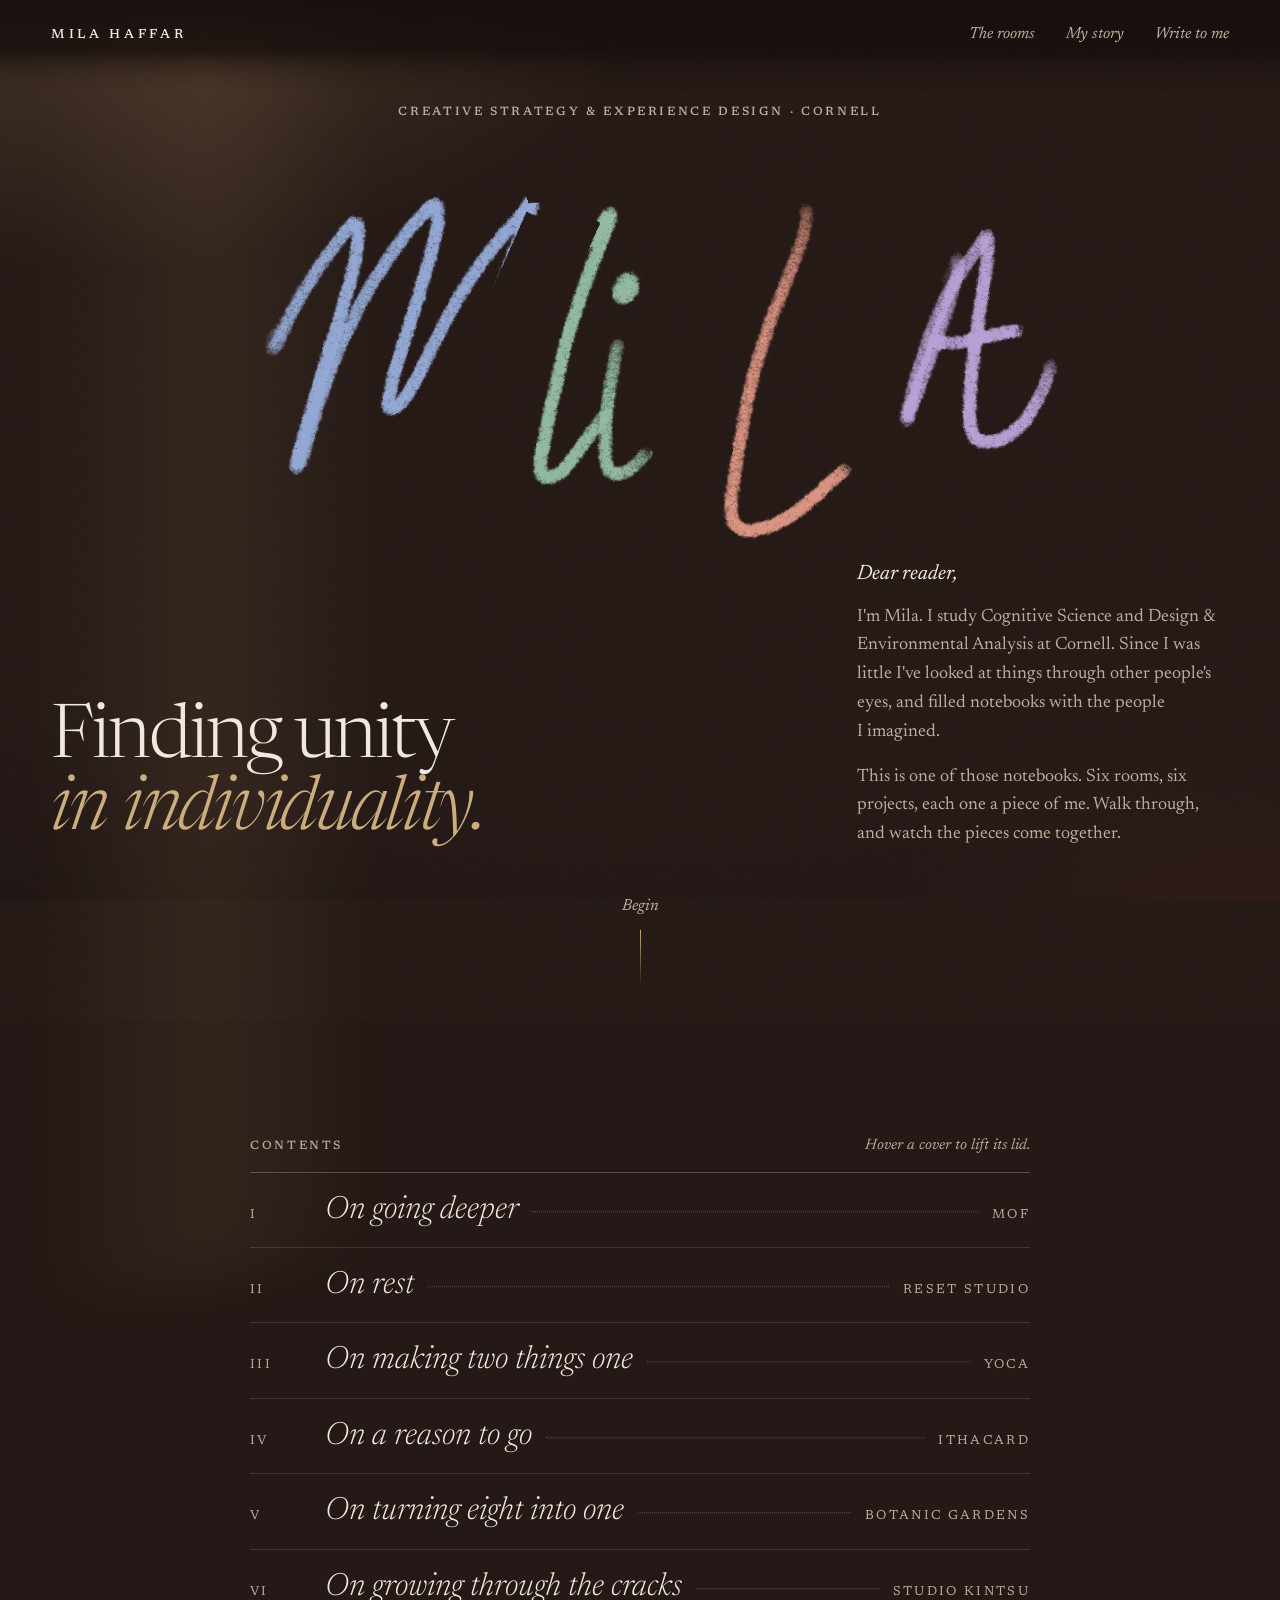
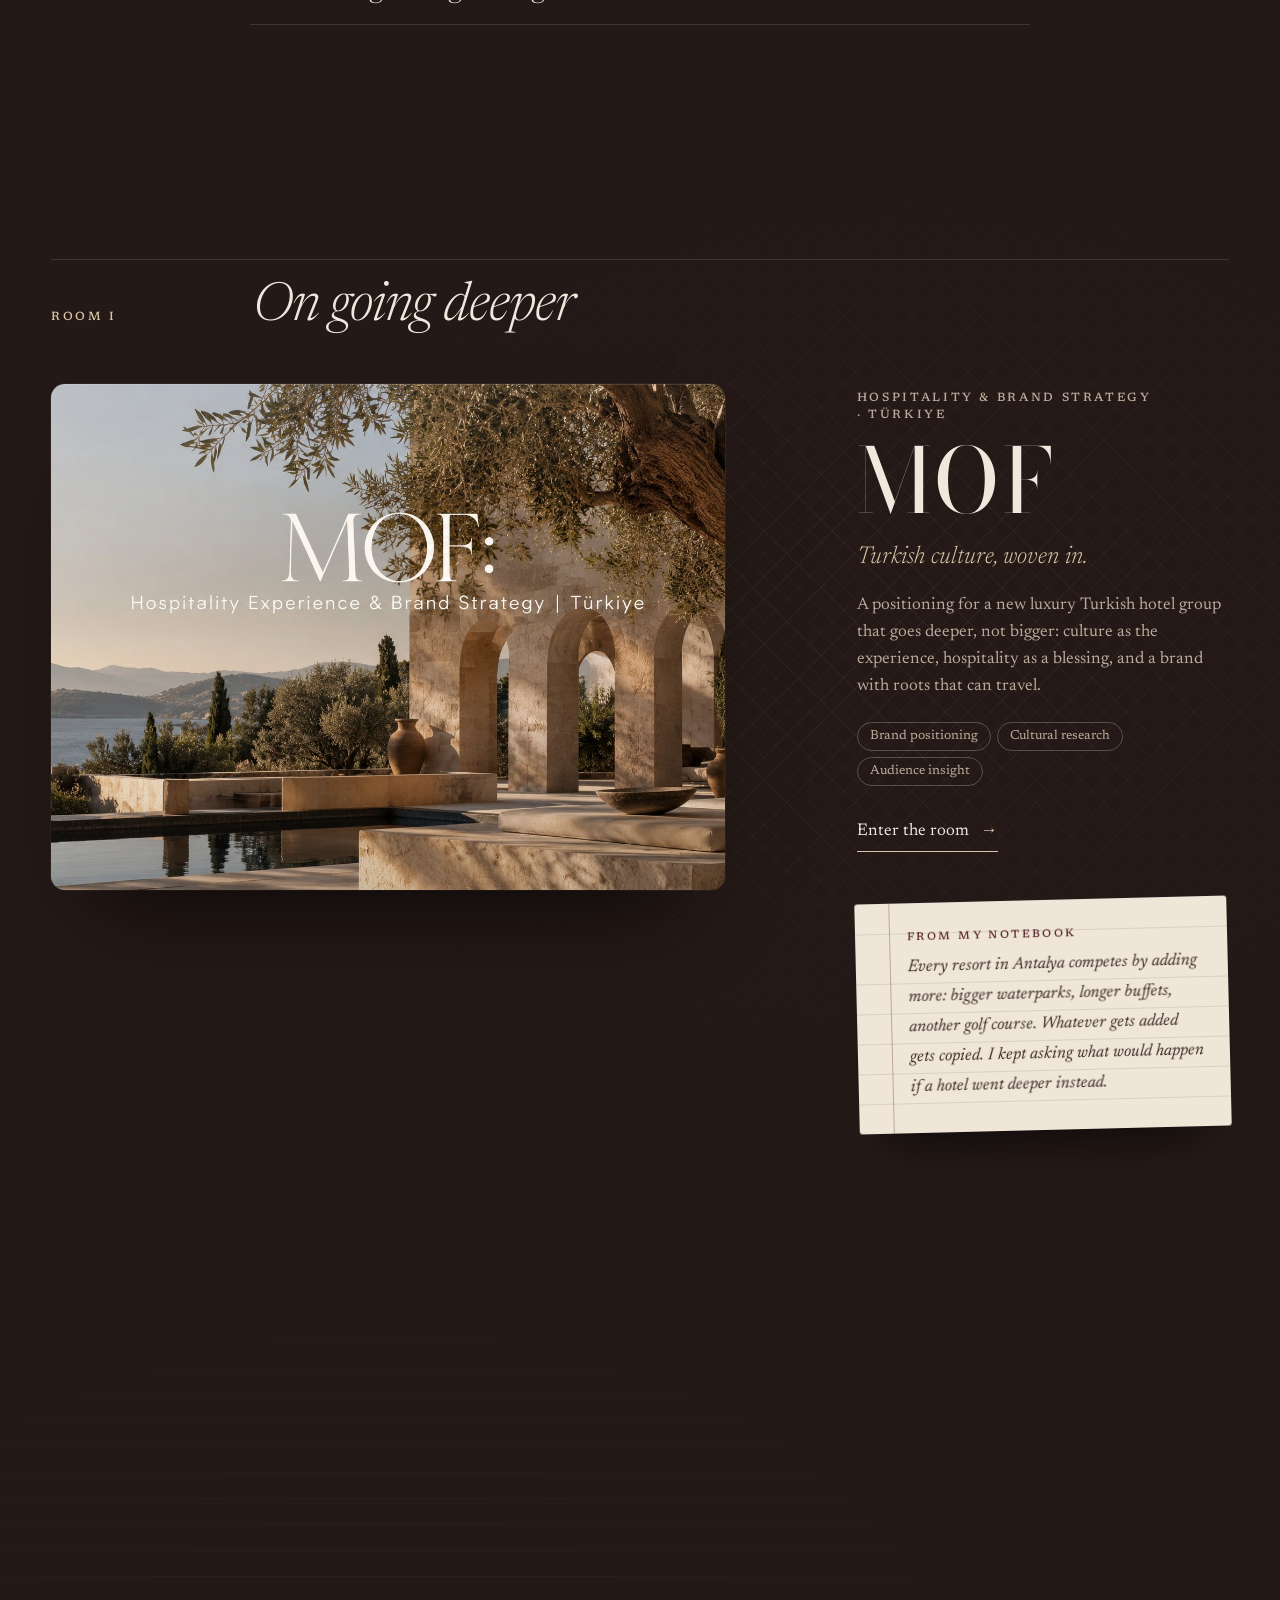
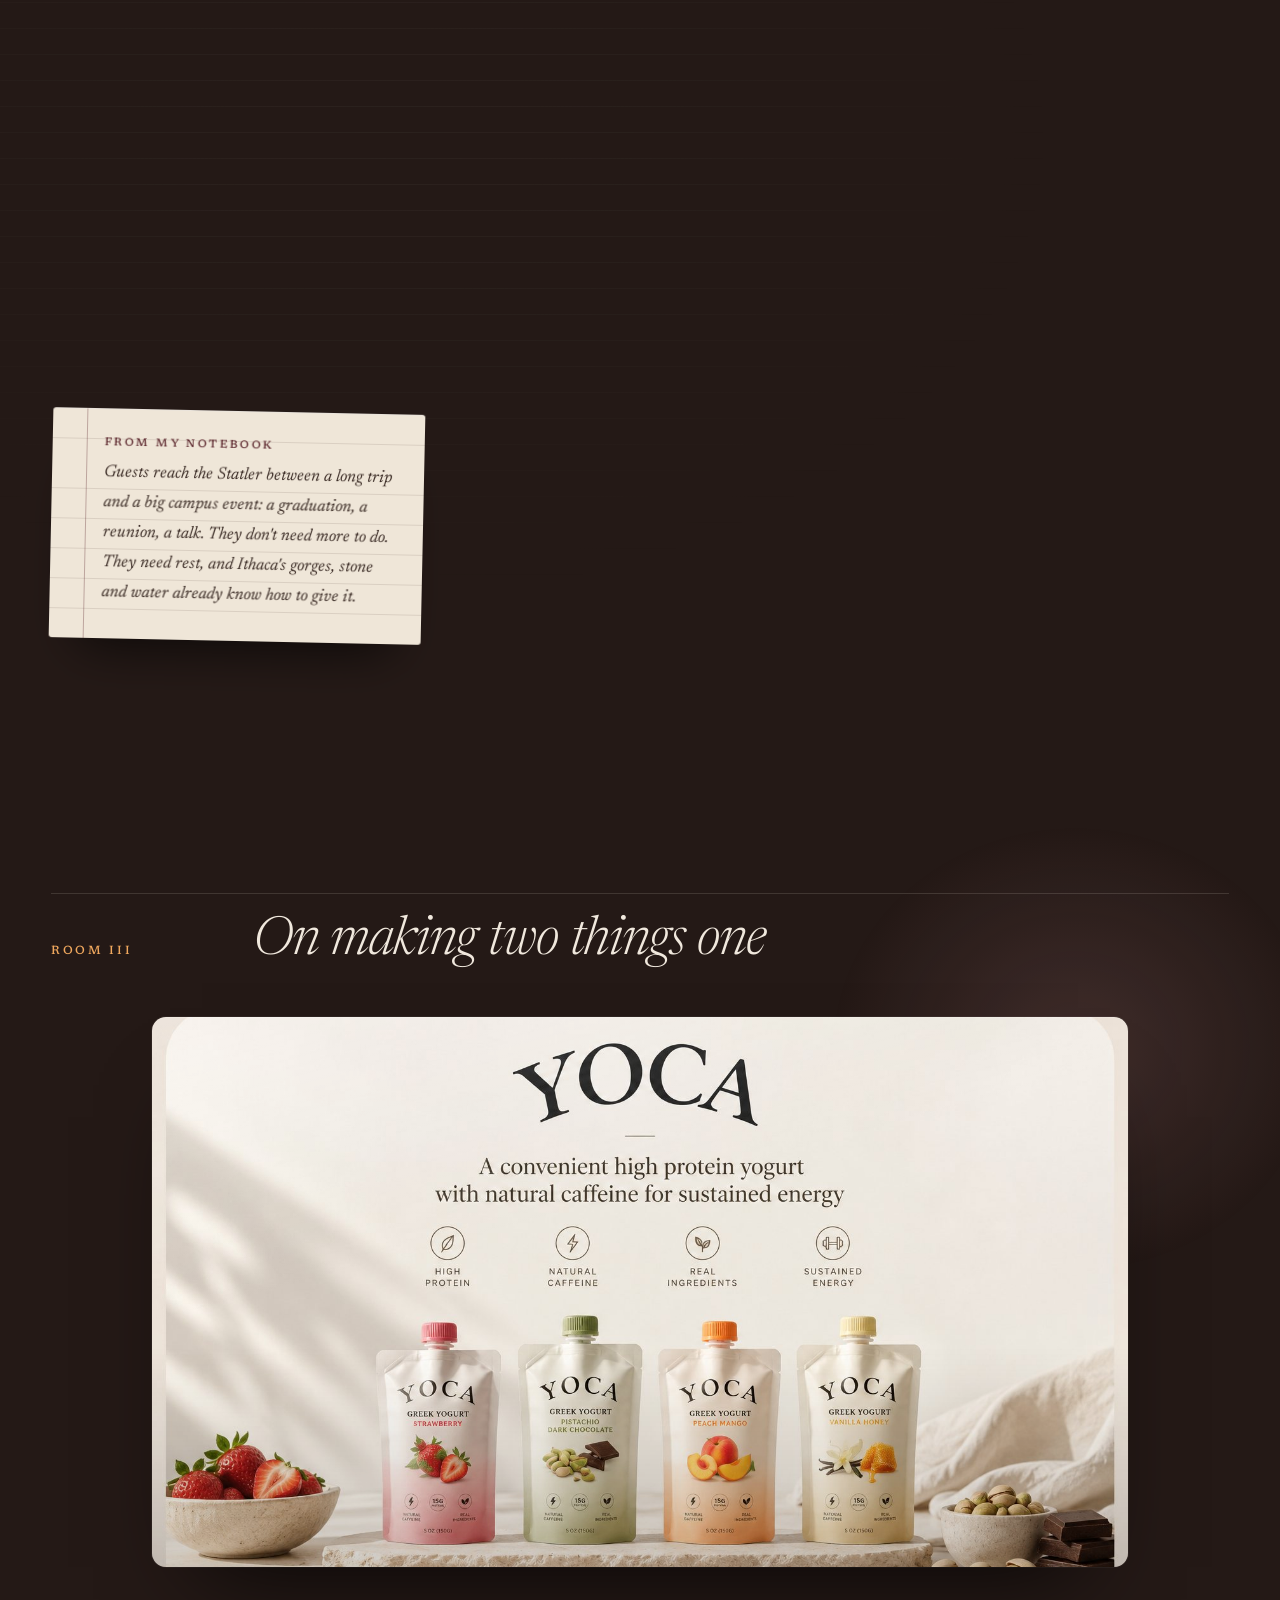
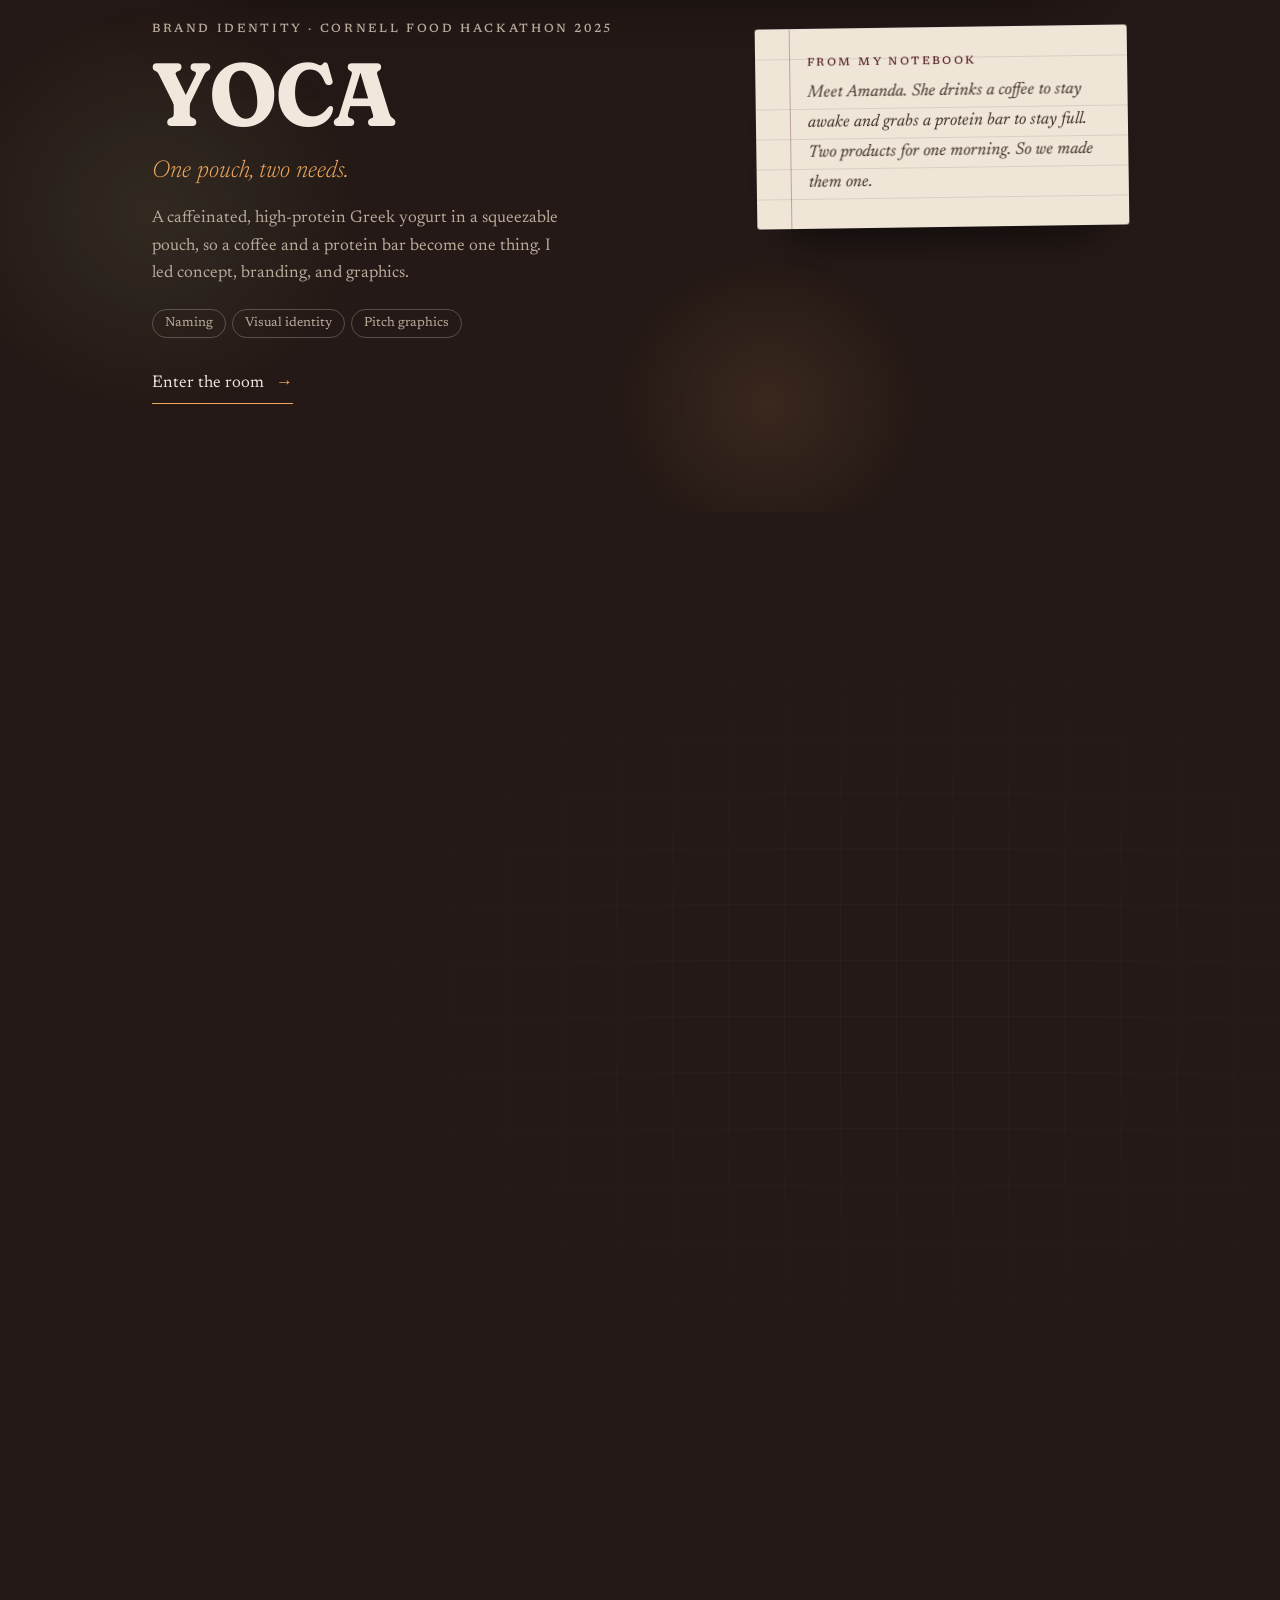
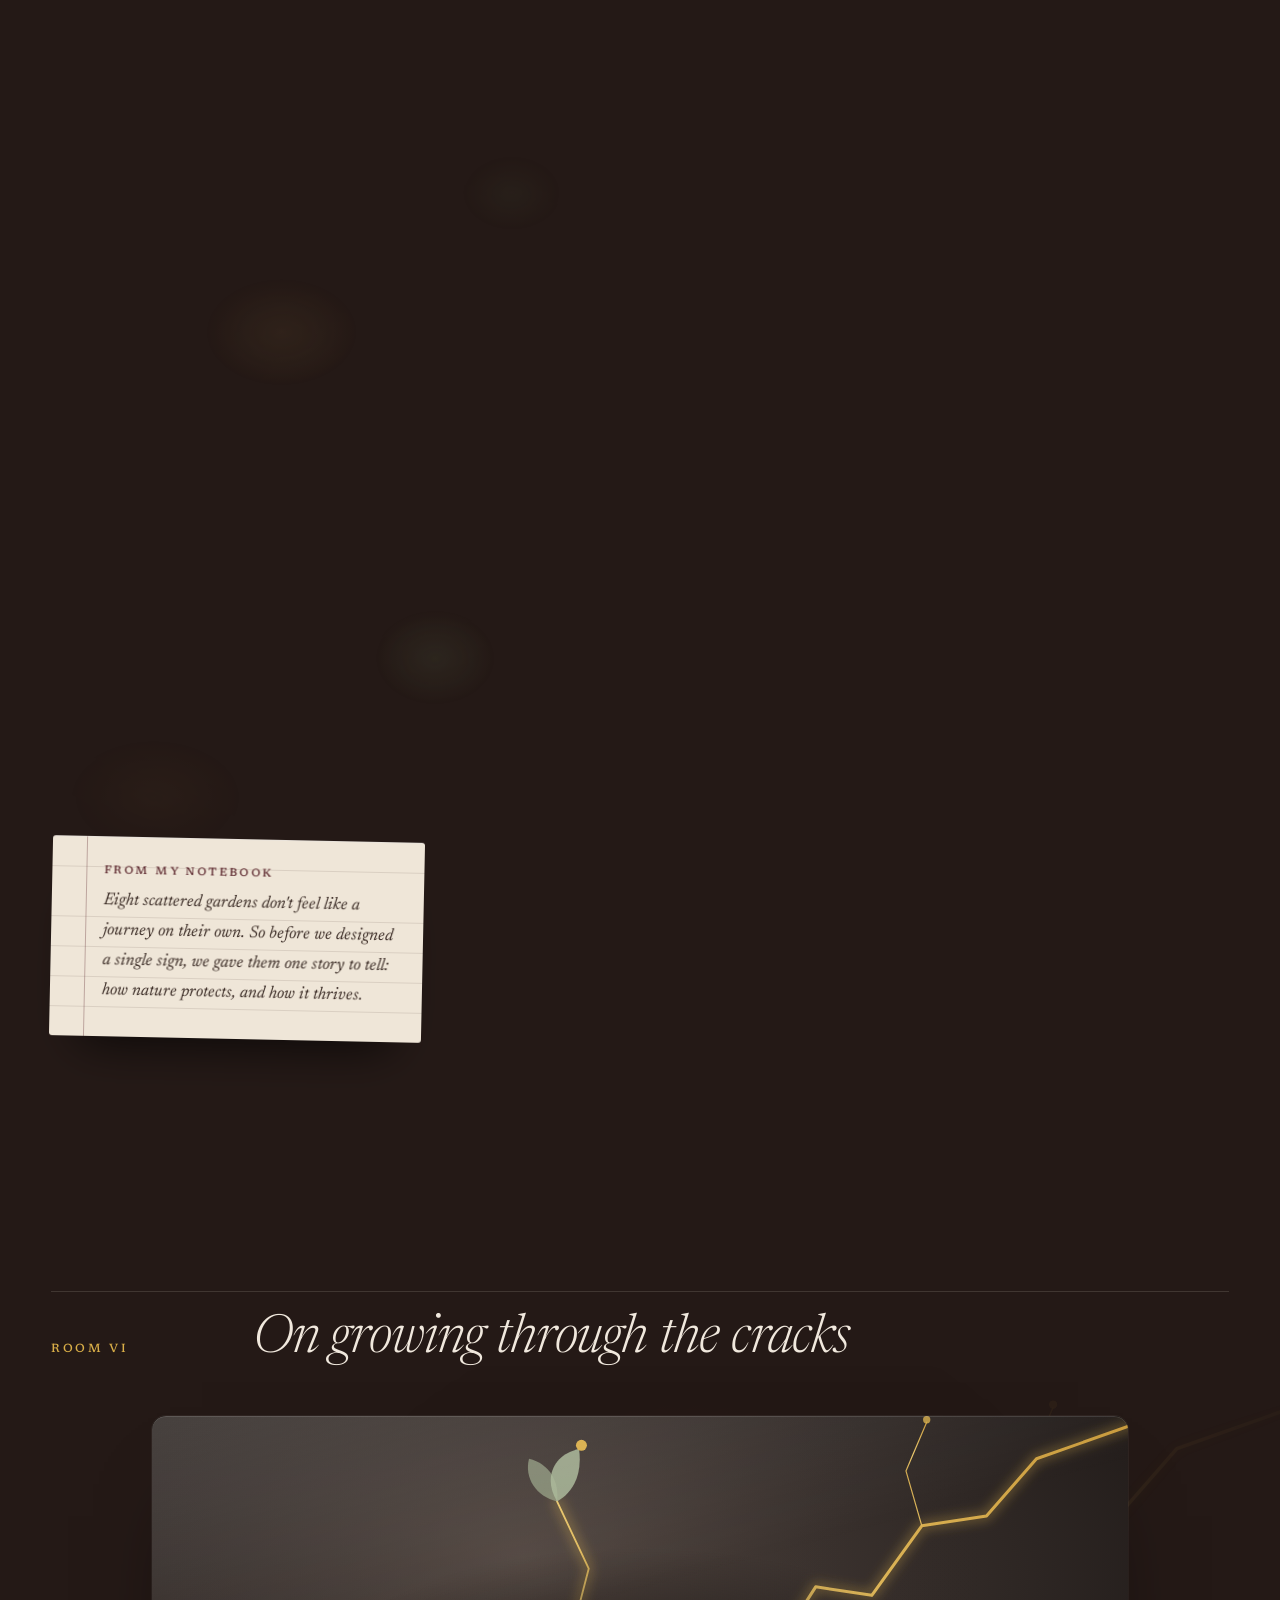
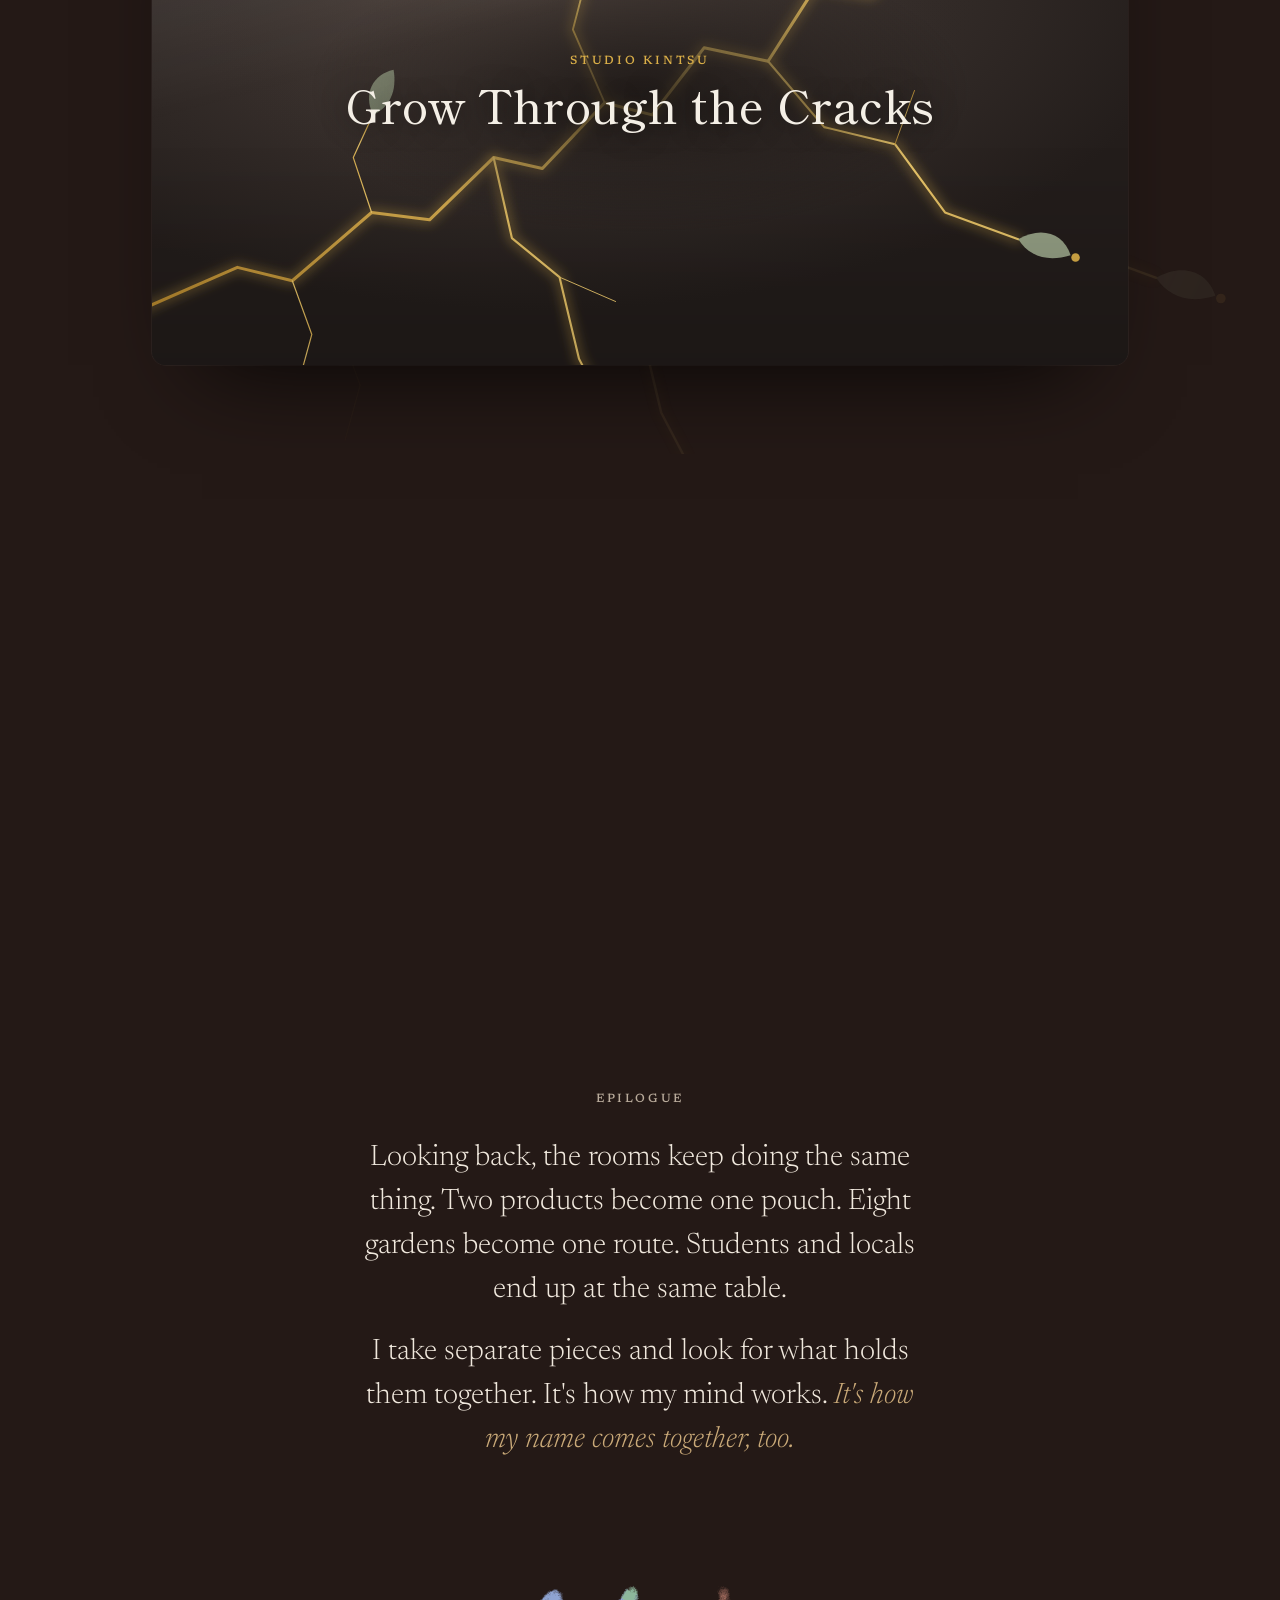
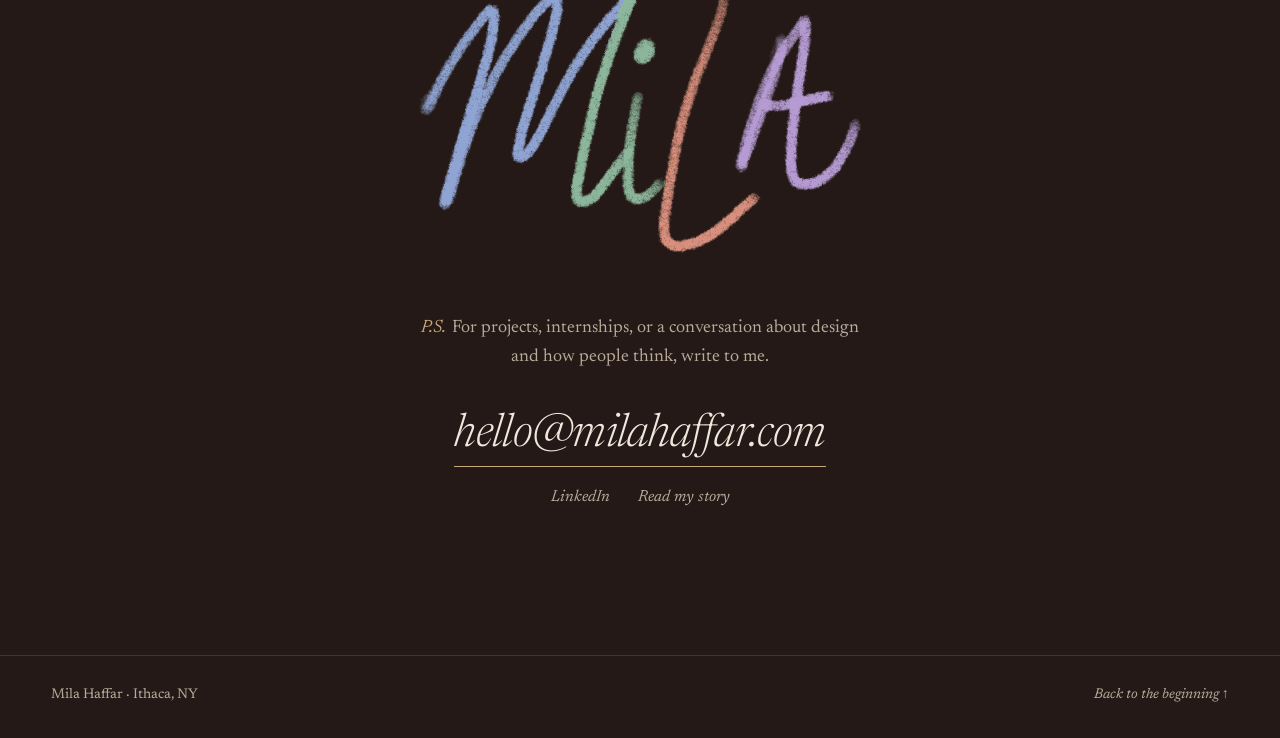
==== index.html @ f03a0a10 "Redesign the portfolio from Mila's survey: a diary in six rooms Mila filled in her portfolio directi" ====
<!DOCTYPE html>
<html lang="en" data-world="home">
<head>
<meta charset="utf-8">
<meta name="viewport" content="width=device-width, initial-scale=1">
<title>Mila Haffar — Creative Strategy &amp; Experience Design</title>
<meta name="description" content="Mila Haffar studies Cognitive Science and Design &amp; Environmental Analysis at Cornell. A diary of how she thinks, in six rooms: hospitality, service design, brand identity, an app, wayfinding and a lamp.">
<meta name="theme-color" content="#241916">
<script>document.documentElement.classList.add('js');</script>
<link rel="preconnect" href="https://fonts.googleapis.com">
<link rel="preconnect" href="https://fonts.gstatic.com" crossorigin>
<link rel="stylesheet" href="https://fonts.googleapis.com/css2?family=Newsreader:ital,opsz,wght@0,6..72,300..600;1,6..72,300..600&amp;display=swap">
<link rel="stylesheet" href="https://fonts.googleapis.com/css2?family=Bodoni+Moda:opsz,wght@6..96,400&amp;family=Marcellus&amp;family=Fraunces:opsz,wght,SOFT,WONK@144,700,100,1&amp;family=DM+Sans:opsz,wght@9..40,600&amp;family=Cormorant+Garamond:ital,wght@1,500&amp;family=Shippori+Mincho:wght@500&amp;display=swap&amp;text=%20ABCEFGIKMORSTYacdeghiklnorstuw">
<link rel="stylesheet" href="css/styles.css">
<script src="js/mila.js" defer></script>
<script src="js/site.js" defer></script>
</head>
<body id="top">
<a class="skip" href="#contents">Skip to the work</a>
<div class="atmosphere" aria-hidden="true"></div>
<div class="grain" aria-hidden="true"></div>

<header class="topbar">
  <a class="brand" href="index.html">Mila Haffar</a>
  <nav class="topnav" aria-label="Main">
    <a class="hide-sm" href="#contents">The rooms</a>
    <a href="about.html">My story</a>
    <a href="contact.html">Write to me</a>
  </nav>
  <div class="dock" aria-hidden="true">
    <div class="mila" data-mila="dock"></div>
    <div class="dock-text"><span class="dock-num">Room I of VI</span><span class="dock-chapter">On going deeper</span></div>
  </div>
</header>

<main>
  <section class="prologue" data-world="home" aria-labelledby="prologue-title">
    <p class="label prologue-label">Creative strategy &amp; experience design · Cornell</p>
    <div class="mila mila--hero" data-mila="hero" role="img" aria-label="Mila, handwritten, in four separate letters"></div>
    <h1 class="prologue-title" id="prologue-title">Finding unity <em>in individuality.</em></h1>
    <div class="prologue-note">
      <p class="salutation">Dear reader,</p>
      <p>I'm Mila. I study Cognitive Science and Design &amp; Environmental Analysis at Cornell. Since I was little I've looked at things through other people's eyes, and filled notebooks with the people I imagined.</p>
      <p>This is one of those notebooks. Six rooms, six projects, each one a piece of me. Walk through, and watch the pieces come together.</p>
    </div>
    <a class="cue" href="#contents">Begin<span class="cue-line" aria-hidden="true"></span></a>
  </section>

  <section class="contents" id="contents" data-world="home" aria-labelledby="contents-title">
    <div class="contents-inner" data-reveal>
      <div class="contents-head">
        <h2 class="label" id="contents-title">Contents</h2>
        <span class="contents-hint">Hover a cover to lift its lid.</span>
      </div>
      <ol>
        <li data-world="mof"><a href="#room-mof"><span class="c-num">I</span><span class="c-title">On going deeper</span><span class="c-leader" aria-hidden="true"></span><span class="c-proj">MOF</span></a></li>
        <li data-world="reset"><a href="#room-reset"><span class="c-num">II</span><span class="c-title">On rest</span><span class="c-leader" aria-hidden="true"></span><span class="c-proj">ReSET Studio</span></a></li>
        <li data-world="yoca"><a href="#room-yoca"><span class="c-num">III</span><span class="c-title">On making two things one</span><span class="c-leader" aria-hidden="true"></span><span class="c-proj">YOCA</span></a></li>
        <li data-world="ithacard"><a href="#room-ithacard"><span class="c-num">IV</span><span class="c-title">On a reason to go</span><span class="c-leader" aria-hidden="true"></span><span class="c-proj">IthaCard</span></a></li>
        <li data-world="botanic"><a href="#room-botanic"><span class="c-num">V</span><span class="c-title">On turning eight into one</span><span class="c-leader" aria-hidden="true"></span><span class="c-proj">Botanic Gardens</span></a></li>
        <li data-world="kintsu"><a href="#room-kintsu"><span class="c-num">VI</span><span class="c-title">On growing through the cracks</span><span class="c-leader" aria-hidden="true"></span><span class="c-proj">Studio Kintsu</span></a></li>
      </ol>
    </div>
  </section>

  <!-- Room I -->
  <section class="room room--left" id="room-mof" data-world="mof" data-num="I" data-chapter="On going deeper" aria-labelledby="t-mof">
    <header class="room-head" data-reveal>
      <p class="label room-num">Room I</p>
      <p class="room-chapter">On going deeper</p>
    </header>
    <a class="box" href="work/mof.html" aria-label="MOF: open the project" data-reveal style="--d: 120ms">
      <div class="kit">
        <div class="kit-top" style="--d: 200ms"><span class="label">Creative strategy · Hospitality</span><span class="kit-arrow" aria-hidden="true">↗</span></div>
        <div class="swatches" style="--d: 240ms"><span style="--c: #f2ebe0"></span><span style="--c: #d9c7a7"></span><span style="--c: #9c8a63"></span><span style="--c: #5b6f86"></span><span style="--c: #2e3a46"></span></div>
        <div class="lines" style="--d: 300ms"><span>Go deeper, not bigger</span><span>A guest is a blessing</span><span>Roots that travel</span></div>
      </div>
      <div class="lid"><img src="assets/mof-cover.jpg" alt="MOF — Hospitality Experience &amp; Brand Strategy, Türkiye" decoding="async"></div>
    </a>
    <div class="room-card" data-reveal style="--d: 200ms">
      <p class="label room-kind">Hospitality &amp; brand strategy · Türkiye</p>
      <h2 class="room-title title" id="t-mof"><a href="work/mof.html">MOF</a></h2>
      <p class="room-quote">Turkish culture, woven in.</p>
      <p class="room-desc">A positioning for a new luxury Turkish hotel group that goes deeper, not bigger: culture as the experience, hospitality as a blessing, and a brand with roots that can travel.</p>
      <ul class="pills"><li>Brand positioning</li><li>Cultural research</li><li>Audience insight</li></ul>
      <a class="enter" href="work/mof.html">Enter the room <span aria-hidden="true">→</span></a>
    </div>
    <aside class="note" data-reveal style="--d: 320ms">
      <p class="note-label">From my notebook</p>
      <p>Every resort in Antalya competes by adding more: bigger waterparks, longer buffets, another golf course. Whatever gets added gets copied. I kept asking what would happen if a hotel went deeper instead.</p>
    </aside>
  </section>

  <!-- Room II -->
  <section class="room room--right" id="room-reset" data-world="reset" data-num="II" data-chapter="On rest" aria-labelledby="t-reset">
    <header class="room-head" data-reveal>
      <p class="label room-num">Room II</p>
      <p class="room-chapter">On rest</p>
    </header>
    <a class="box" href="work/reset-studio.html" aria-label="ReSET Studio: open the project" data-reveal style="--d: 120ms">
      <div class="kit">
        <div class="kit-top" style="--d: 200ms"><span class="label">Service design · Statler Hotel</span><span class="kit-arrow" aria-hidden="true">↗</span></div>
        <div class="swatches" style="--d: 240ms"><span style="--c: #f3eee5"></span><span style="--c: #dcd5c8"></span><span style="--c: #9aa79a"></span><span style="--c: #7e8fa3"></span><span style="--c: #4f5b66"></span></div>
        <div class="lines" style="--d: 300ms"><span>Return to yourself</span><span>Slate, walnut, water</span><span>Rest is the amenity</span></div>
      </div>
      <div class="lid"><img src="assets/reset-cover.jpg" alt="ReSET Studio — The Statler Hotel, reimagining the guest experience" loading="lazy" decoding="async"></div>
    </a>
    <div class="room-card" data-reveal style="--d: 200ms">
      <p class="label room-kind">Service design · Statler Hotel · DEA 1110</p>
      <h2 class="room-title title" id="t-reset"><a href="work/reset-studio.html">ReSET Studio</a></h2>
      <p class="room-quote">Return to yourself.</p>
      <p class="room-desc">A room redesign that brings Ithaca's nature inside for guests who arrive between busy travel and busy campus events, and mostly need rest.</p>
      <ul class="pills"><li>Three personas</li><li>Journey map</li><li>Amenity kit</li></ul>
      <a class="enter" href="work/reset-studio.html">Enter the room <span aria-hidden="true">→</span></a>
    </div>
    <aside class="note" data-reveal style="--d: 320ms">
      <p class="note-label">From my notebook</p>
      <p>Guests reach the Statler between a long trip and a big campus event: a graduation, a reunion, a talk. They don't need more to do. They need rest, and Ithaca's gorges, stone and water already know how to give it.</p>
    </aside>
  </section>

  <!-- Room III -->
  <section class="room room--wide" id="room-yoca" data-world="yoca" data-num="III" data-chapter="On making two things one" aria-labelledby="t-yoca">
    <header class="room-head" data-reveal>
      <p class="label room-num">Room III</p>
      <p class="room-chapter">On making two things one</p>
    </header>
    <a class="box" href="work/yoca.html" aria-label="YOCA: open the project" data-reveal style="--d: 120ms">
      <div class="kit">
        <div class="kit-top" style="--d: 200ms"><span class="label">Brand identity · Food Hackathon</span><span class="kit-arrow" aria-hidden="true">↗</span></div>
        <div class="swatches" style="--d: 240ms"><span style="--c: #e6a3a9"></span><span style="--c: #9fb57f"></span><span style="--c: #4b3026"></span><span style="--c: #f0a85e"></span><span style="--c: #f1ddaa"></span></div>
        <div class="lines" style="--d: 300ms"><span>One pouch, two needs</span><span>20g protein, 100mg caffeine</span><span>Four flavors</span></div>
      </div>
      <div class="lid" style="--focus: 50% 18%"><img src="assets/yoca-cover.jpg" alt="YOCA — high-protein yogurt with natural caffeine" loading="lazy" decoding="async"></div>
    </a>
    <div class="room-card" data-reveal style="--d: 200ms">
      <p class="label room-kind">Brand identity · Cornell Food Hackathon 2025</p>
      <h2 class="room-title title" id="t-yoca"><a href="work/yoca.html">YOCA</a></h2>
      <p class="room-quote">One pouch, two needs.</p>
      <p class="room-desc">A caffeinated, high-protein Greek yogurt in a squeezable pouch, so a coffee and a protein bar become one thing. I led concept, branding, and graphics.</p>
      <ul class="pills"><li>Naming</li><li>Visual identity</li><li>Pitch graphics</li></ul>
      <a class="enter" href="work/yoca.html">Enter the room <span aria-hidden="true">→</span></a>
    </div>
    <aside class="note" data-reveal style="--d: 320ms">
      <p class="note-label">From my notebook</p>
      <p>Meet Amanda. She drinks a coffee to stay awake and grabs a protein bar to stay full. Two products for one morning. So we made them one.</p>
    </aside>
  </section>

  <!-- Room IV -->
  <section class="room room--left" id="room-ithacard" data-world="ithacard" data-num="IV" data-chapter="On a reason to go" aria-labelledby="t-ithacard">
    <header class="room-head" data-reveal>
      <p class="label room-num">Room IV</p>
      <p class="room-chapter">On a reason to go</p>
    </header>
    <a class="box" href="work/ithacard.html" aria-label="IthaCard: open the project" data-reveal style="--d: 120ms">
      <div class="kit">
        <div class="kit-top" style="--d: 200ms"><span class="label">App concept · Ithaca, NY</span><span class="kit-arrow" aria-hidden="true">↗</span></div>
        <div class="swatches" style="--d: 240ms"><span style="--c: #ece3d6"></span><span style="--c: #c9b9a3"></span><span style="--c: #2f2b28"></span><span style="--c: #2f8a85"></span><span style="--c: #e3a53c"></span></div>
        <div class="lines" style="--d: 300ms"><span>Campus to Commons</span><span>A reason to go</span><span>Rewarded for coming back</span></div>
      </div>
      <div class="lid"><img src="assets/ithacard-cover.jpg" alt="IthaCard — connecting Cornell students with local Ithaca businesses" loading="lazy" decoding="async"></div>
    </a>
    <div class="room-card" data-reveal style="--d: 200ms">
      <p class="label room-kind">App concept · AEM 3110 · Ithaca, NY</p>
      <h2 class="room-title title" id="t-ithacard"><a href="work/ithacard.html">IthaCard</a></h2>
      <p class="room-quote">Campus to Commons.</p>
      <p class="room-desc">An app that gives Cornell students a reason to leave Collegetown and gives local businesses loyal customers, shaped by interviews on both sides of the counter.</p>
      <ul class="pills"><li>Interviews</li><li>Rewards tiers</li><li>Maps prototype</li></ul>
      <a class="enter" href="work/ithacard.html">Enter the room <span aria-hidden="true">→</span></a>
    </div>
    <aside class="note" data-reveal style="--d: 320ms">
      <p class="note-label">From my notebook</p>
      <p>In our research, 83% felt disconnected from Ithaca beyond campus. Google and Yelp already list the places. What was missing was a reason to go, and a reason to come back.</p>
    </aside>
  </section>

  <!-- Room V -->
  <section class="room room--right" id="room-botanic" data-world="botanic" data-num="V" data-chapter="On turning eight into one" aria-labelledby="t-botanic">
    <header class="room-head" data-reveal>
      <p class="label room-num">Room V</p>
      <p class="room-chapter">On turning eight into one</p>
    </header>
    <a class="box" href="work/botanic-gardens.html" aria-label="Cornell Botanic Gardens: open the project" data-reveal style="--d: 120ms">
      <div class="kit">
        <div class="kit-top" style="--d: 200ms"><span class="label">Wayfinding · Climate Route</span><span class="kit-arrow" aria-hidden="true">↗</span></div>
        <div class="swatches" style="--d: 240ms"><span style="--c: #e7e4d8"></span><span style="--c: #7f9a6a"></span><span style="--c: #3c4a34"></span><span style="--c: #b88a4a"></span><span style="--c: #d8cbb0"></span></div>
        <div class="lines" style="--d: 300ms"><span>How nature protects</span><span>How nature thrives</span><span>Start anywhere</span></div>
      </div>
      <div class="lid"><img src="assets/botanic-cover.jpg" alt="Cornell Botanic Gardens — Climate Route wayfinding" loading="lazy" decoding="async"></div>
    </a>
    <div class="room-card" data-reveal style="--d: 200ms">
      <p class="label room-kind">Wayfinding · Climate Route · DEA 5540</p>
      <h2 class="room-title title" id="t-botanic"><a href="work/botanic-gardens.html">Cornell Botanic Gardens</a></h2>
      <p class="room-quote">Eight gardens, one story.</p>
      <p class="room-desc">A wayfinding system that turns eight scattered gardens into one Climate Route, with a single story about how nature protects and thrives in a warming world.</p>
      <ul class="pills"><li>Narrative</li><li>Leaf markers</li><li>Route map</li></ul>
      <a class="enter" href="work/botanic-gardens.html">Enter the room <span aria-hidden="true">→</span></a>
    </div>
    <aside class="note" data-reveal style="--d: 320ms">
      <p class="note-label">From my notebook</p>
      <p>Eight scattered gardens don't feel like a journey on their own. So before we designed a single sign, we gave them one story to tell: how nature protects, and how it thrives.</p>
    </aside>
  </section>

  <!-- Room VI -->
  <section class="room room--wide" id="room-kintsu" data-world="kintsu" data-num="VI" data-chapter="On growing through the cracks" aria-labelledby="t-kintsu">
    <header class="room-head" data-reveal>
      <p class="label room-num">Room VI</p>
      <p class="room-chapter">On growing through the cracks</p>
    </header>
    <a class="box" href="work/studio-kintsu.html" aria-label="Studio Kintsu: open the project" data-reveal style="--d: 120ms">
      <div class="kit">
        <div class="kit-top" style="--d: 200ms"><span class="label">Product design · Lamp</span><span class="kit-arrow" aria-hidden="true">↗</span></div>
        <div class="swatches" style="--d: 240ms"><span style="--c: #f4efe6"></span><span style="--c: #d4a83c"></span><span style="--c: #a9b797"></span><span style="--c: #b07a5a"></span><span style="--c: #3a3431"></span></div>
        <div class="lines" style="--d: 300ms"><span>Break, repair, grow</span><span>From healing to growing</span><span>A seed on top</span></div>
      </div>
      <div class="lid">
        <div class="lid-art" role="img" aria-label="Studio Kintsu — Grow Through the Cracks. Gold fills the cracks in dark ceramic, with new leaves at their ends.">
          <span class="label">Studio Kintsu</span>
          <span class="lid-art-title">Grow Through the Cracks</span>
        </div>
      </div>
    </a>
    <div class="room-card" data-reveal style="--d: 200ms">
      <p class="label room-kind">Product design · Lamp · Studio Kintsu</p>
      <h2 class="room-title title" id="t-kintsu"><a href="work/studio-kintsu.html">Studio Kintsu</a></h2>
      <p class="room-quote">Break, repair, grow.</p>
      <p class="room-desc">Grow Through the Cracks, a lamp that reads kintsugi as a story of growth: a fractured ceramic base, three floral shades, and a seed at the top.</p>
      <ul class="pills"><li>Concept</li><li>Form</li><li>Product story</li></ul>
      <a class="enter" href="work/studio-kintsu.html">Enter the room <span aria-hidden="true">→</span></a>
    </div>
    <aside class="note" data-reveal style="--d: 320ms">
      <p class="note-label">From my notebook</p>
      <p>Kintsugi says a bowl is more beautiful for having been broken. I wanted my lamp to take that one step further: from healing to growing.</p>
    </aside>
  </section>

  <section class="epilogue" id="epilogue" data-world="home" aria-labelledby="epilogue-title">
    <h2 class="label" id="epilogue-title" data-reveal>Epilogue</h2>
    <div class="epi-text" data-reveal style="--d: 120ms">
      <p>Looking back, the rooms keep doing the same thing. Two products become one pouch. Eight gardens become one route. Students and locals end up at the same table.</p>
      <p>I take separate pieces and look for what holds them together. It's how my mind works. <em>It's how my name comes together, too.</em></p>
    </div>
    <div class="mila mila--finale" data-mila="finale" role="img" aria-label="Mila's handwritten signature"></div>
    <div class="ps" data-reveal>
      <p><span class="ps-mark">P.S.</span>For projects, internships, or a conversation about design and how people think, write to me.</p>
      <a class="ps-email" href="mailto:hello@milahaffar.com">hello@milahaffar.com</a>
      <div class="ps-links"><a href="https://linkedin.com">LinkedIn</a><a href="about.html">Read my story</a></div>
    </div>
  </section>
</main>

<footer class="footer">
  <span>Mila Haffar · Ithaca, NY</span>
  <a href="#top">Back to the beginning ↑</a>
</footer>

</body>
</html>
---- css/styles.css ----
/* Mila Haffar — a diary in six rooms.
   Direction from Mila's portfolio survey (Ember, Oct 2026): golden hour after
   dark, velvet, film grain and ceramic; a diary entry, not a museum label; each
   project its own world; one continuous story as you scroll. */

/* — worlds —
   The page's light is set by data-world on <html>. The story page changes it
   as each room crosses the middle of the screen; case pages set it once.
   Registered so the light can fade between rooms. */
@property --ground { syntax: '<color>'; inherits: true; initial-value: #241916; }
@property --deep { syntax: '<color>'; inherits: true; initial-value: #150e0c; }
@property --accent { syntax: '<color>'; inherits: true; initial-value: #c9a978; }
@property --glow { syntax: '<color>'; inherits: true; initial-value: rgb(226 180 118 / 0.22); }
@property --tint { syntax: '<color>'; inherits: true; initial-value: #5e2a30; }

:root {
  /* Golden hour, from the survey: cream, sand, taupe, oxblood, espresso */
  --cream: #f0e8dd;
  --sand: #e6dccd;
  --taupe: #b6a68b;
  --oxblood: #5e2a30;
  --espresso: #4a3830;
  --paper: #efe6d8;
  --paper-ink: #3a2b25;

  --ink: var(--cream);
  --muted: #b9ab9b;
  --hair: rgb(240 232 221 / 0.14);
  --hair-strong: rgb(240 232 221 / 0.26);

  --font-voice: 'Newsreader', 'Iowan Old Style', Georgia, serif;
  --title: var(--font-voice);
  --title-weight: 400;
  --title-tracking: -0.01em;
  --title-size: clamp(56px, 7vw, 112px);
  --title-features: normal;

  --gutter: clamp(20px, 4vw, 56px);
  --col-gap: clamp(16px, 2.4vw, 36px);
  --r: 14px;

  --ease-out: cubic-bezier(0.2, 0.8, 0.2, 1);
  --ease-lid: cubic-bezier(0.65, 0, 0.25, 1);
  --ease-light: cubic-bezier(0.4, 0, 0.2, 1);

  transition: --ground 1.6s var(--ease-light), --deep 1.6s var(--ease-light), --accent 1.2s var(--ease-light),
    --glow 1.6s var(--ease-light), --tint 1.6s var(--ease-light);
}

:root, [data-world="home"] {
  --ground: #241916; --deep: #150e0c; --accent: #c9a978; --glow: rgb(226 180 118 / 0.22); --tint: #5e2a30;
}
/* MOF: Aegean stone, a family's textiles */
[data-world="mof"] {
  --ground: #1d2730; --deep: #10171d; --accent: #d9c7a7; --glow: rgb(217 199 167 / 0.18); --tint: #5b6f86;
  --title: 'Bodoni Moda', 'Didot', serif; --title-weight: 400; --title-tracking: 0.04em;
}
/* ReSET Studio: slate, walnut, water */
[data-world="reset"] {
  --ground: #232a2d; --deep: #15191b; --accent: #a9b7a8; --glow: rgb(220 213 200 / 0.14); --tint: #7e8fa3;
  --title: 'Marcellus', 'Trajan Pro', serif; --title-weight: 400; --title-tracking: 0.02em;
  --title-size: clamp(48px, 5.6vw, 92px);
}
/* YOCA: strawberry, matcha, chocolate, peach */
[data-world="yoca"] {
  --ground: #2d1c17; --deep: #1c110d; --accent: #f0a85e; --glow: rgb(230 163 169 / 0.18); --tint: #9fb57f;
  --title: 'Fraunces', 'Cooper', serif; --title-weight: 700; --title-tracking: -0.01em;
  --title-features: 'SOFT' 100, 'WONK' 1;
}
/* IthaCard: Commons brick, TCAT teal, amber */
[data-world="ithacard"] {
  --ground: #252220; --deep: #171513; --accent: #e3a53c; --glow: rgb(47 138 133 / 0.22); --tint: #2f8a85;
  --title: 'DM Sans', 'Helvetica Neue', sans-serif; --title-weight: 600; --title-tracking: -0.045em;
}
/* Cornell Botanic Gardens: moss, leaf, late sun */
[data-world="botanic"] {
  --ground: #1d251b; --deep: #11170f; --accent: #c99a58; --glow: rgb(127 154 106 / 0.2); --tint: #7f9a6a;
  --title: 'Cormorant Garamond', 'Garamond', serif; --title-weight: 500; --title-tracking: -0.01em;
  --title-size: clamp(48px, 5.8vw, 96px);
}
/* Studio Kintsu: fired clay, gold in the cracks */
[data-world="kintsu"] {
  --ground: #25201e; --deep: #171312; --accent: #d9ae48; --glow: rgb(212 168 60 / 0.17); --tint: #b07a5a;
  --title: 'Shippori Mincho', 'Hiragino Mincho ProN', serif; --title-weight: 500; --title-tracking: 0.01em;
  --title-size: clamp(48px, 5.8vw, 96px);
}

/* — base — */
*, *::before, *::after { box-sizing: border-box; }
html { -webkit-text-size-adjust: 100%; }
body {
  margin: 0;
  min-height: 100svh;
  background: var(--ground);
  color: var(--ink);
  font-family: var(--font-voice);
  font-optical-sizing: auto;
  font-size: 19px; line-height: 1.6; font-weight: 400;
  -webkit-font-smoothing: antialiased;
  overflow-x: clip;
}
h1, h2, h3 { margin: 0; font-weight: 400; line-height: 1.1; text-wrap: balance; }
p { margin: 0 0 0.9em; text-wrap: pretty; }
p:last-child { margin-bottom: 0; }
a { color: inherit; text-decoration-thickness: 1px; text-underline-offset: 0.22em; }
img { display: block; max-width: 100%; }
ul, ol { list-style: none; margin: 0; padding: 0; }
em { font-style: italic; }
strong { font-weight: 600; }
:focus { outline: none; }
:focus-visible { outline: 2px solid var(--accent); outline-offset: 4px; border-radius: 4px; }
::selection { background: color-mix(in srgb, var(--accent) 45%, transparent); color: var(--cream); }

.skip {
  position: absolute; left: var(--gutter); top: -60px; z-index: 100;
  background: var(--cream); color: var(--paper-ink); padding: 10px 16px; border-radius: 999px;
  font-size: 15px; text-decoration: none;
}
.skip:focus { top: 14px; }

.label {
  font-size: 12px; line-height: 1.4; letter-spacing: 0.22em; text-transform: uppercase;
  font-weight: 500; color: var(--muted); margin: 0;
}
.title {
  font-family: var(--title); font-weight: var(--title-weight); letter-spacing: var(--title-tracking);
  font-variation-settings: var(--title-features); font-optical-sizing: auto;
}

/* — the room's light: ground, golden window light, velvet edges, film grain — */
.atmosphere {
  position: fixed; inset: 0; z-index: -1; pointer-events: none;
  background: var(--ground);
}
.atmosphere::before {
  content: ""; position: absolute; inset: 0;
  background:
    radial-gradient(70% 60% at 6% -12%, var(--glow), transparent 70%),
    radial-gradient(55% 45% at 104% 112%, color-mix(in srgb, var(--tint) 34%, transparent), transparent 70%),
    radial-gradient(140% 100% at 50% 40%, transparent 52%, var(--deep) 100%);
}
.atmosphere::after {
  /* a soft shaft of window light, like the shadows on her covers */
  content: ""; position: absolute; top: -40%; left: -25%; width: 85%; height: 180%;
  background: linear-gradient(100deg, transparent 36%, color-mix(in srgb, var(--glow) 75%, transparent) 49%, transparent 61%);
  transform: rotate(-10deg); filter: blur(28px); opacity: 0.5;
  animation: breathe 16s ease-in-out infinite alternate;
}
@keyframes breathe { from { opacity: 0.32; translate: -2% 0; } to { opacity: 0.62; translate: 3% 0; } }

.grain {
  position: fixed; inset: -120px; z-index: 80; pointer-events: none;
  opacity: 0.075; mix-blend-mode: overlay;
  background-image: url("data:image/svg+xml,%3Csvg xmlns='http://www.w3.org/2000/svg' width='240' height='240'%3E%3Cfilter id='n'%3E%3CfeTurbulence type='fractalNoise' baseFrequency='0.8' numOctaves='3' stitchTiles='stitch'/%3E%3CfeColorMatrix values='0 0 0 0 1 0 0 0 0 1 0 0 0 0 1 0 0 0 1.1 0'/%3E%3C/filter%3E%3Crect width='100%25' height='100%25' filter='url(%23n)'/%3E%3C/svg%3E");
  animation: grain 0.8s steps(4) infinite;
}
@keyframes grain {
  0% { transform: translate(0, 0); }
  25% { transform: translate(-41px, 23px); }
  50% { transform: translate(19px, -37px); }
  75% { transform: translate(-13px, 31px); }
  100% { transform: translate(29px, 9px); }
}

/* — top bar — */
.topbar {
  position: fixed; top: 0; left: 0; right: 0; z-index: 40;
  display: flex; align-items: baseline; justify-content: space-between; gap: 24px;
  padding: 22px var(--gutter) 34px;
}
.topbar::before {
  content: ""; position: absolute; inset: 0 0 -10px; z-index: -1; pointer-events: none;
  background: linear-gradient(to bottom, color-mix(in srgb, var(--deep) 94%, transparent) 0%, color-mix(in srgb, var(--deep) 80%, transparent) 55%, transparent 100%);
  -webkit-backdrop-filter: blur(8px); backdrop-filter: blur(8px);
  -webkit-mask-image: linear-gradient(to bottom, #000 55%, transparent); mask-image: linear-gradient(to bottom, #000 55%, transparent);
}
.brand { transition: opacity 0.4s; }
.brand {
  font-size: 13px; letter-spacing: 0.28em; text-transform: uppercase; font-weight: 500;
  text-decoration: none; white-space: nowrap;
}
.topnav { display: flex; gap: clamp(16px, 2.4vw, 32px); }
.topnav a {
  font-size: 16px; font-style: italic; color: var(--muted); text-decoration: none;
  background: linear-gradient(var(--accent), var(--accent)) 0 100% / 0 1px no-repeat;
  transition: color 0.3s, background-size 0.5s var(--ease-out);
}
.topnav a:hover, .topnav a[aria-current="page"] { color: var(--ink); background-size: 100% 1px; }

/* — prologue — */
.prologue {
  position: relative; min-height: 100svh;
  padding: 104px var(--gutter) 40px;
  display: grid; grid-template-columns: repeat(12, minmax(0, 1fr)); column-gap: var(--col-gap);
  align-content: center;
}
.prologue-label { grid-column: 1 / -1; text-align: center; }
.mila { position: relative; width: 100%; overflow: hidden; }
.mila-stage { position: absolute; left: 0; top: 0; width: 1920px; height: 1080px; transform-origin: 0 0; }
.mila-stage svg { position: absolute; inset: 0; overflow: visible; }
.mila--hero { grid-column: 1 / -1; width: min(100%, 940px, calc((100svh - 400px) * 2.17)); min-width: min(100%, 520px); margin: 0 auto 4px; aspect-ratio: 1680 / 775; }
.prologue-title {
  grid-column: 1 / 8; align-self: end;
  font-size: clamp(44px, 5.8vw, 92px); font-weight: 300; line-height: 0.98; letter-spacing: -0.028em;
}
.prologue-title em { color: var(--accent); font-weight: 300; }
.prologue-note { grid-column: 9 / 13; align-self: end; font-size: 18px; line-height: 1.6; color: var(--muted); }
.prologue-note .salutation { font-style: italic; color: var(--ink); font-size: 21px; margin-bottom: 0.5em; }
.cue {
  grid-column: 1 / -1; justify-self: center; margin-top: clamp(28px, 5vh, 64px);
  display: inline-flex; flex-direction: column; align-items: center; gap: 10px;
  font-style: italic; font-size: 16px; color: var(--muted); text-decoration: none;
}
.cue-line { width: 1px; height: 56px; background: linear-gradient(var(--accent), transparent); transform-origin: top; animation: cue 2.6s var(--ease-out) infinite; }
@keyframes cue { 0% { transform: scaleY(0); opacity: 1; } 70% { transform: scaleY(1); opacity: 1; } 100% { transform: scaleY(1); opacity: 0; } }
.cue:hover { color: var(--ink); }

/* — contents: the diary's first page — */
.contents { padding: 12vh var(--gutter) 10vh; display: grid; justify-items: center; }
.contents-inner { width: min(780px, 100%); }
.contents-head { display: flex; justify-content: space-between; align-items: baseline; gap: 16px; border-bottom: 1px solid var(--hair-strong); padding-bottom: 14px; }
.contents-hint { font-size: 15px; font-style: italic; color: var(--muted); }
.contents ol { counter-reset: none; }
.contents li a {
  display: grid; grid-template-columns: 3.2em auto 1fr auto; align-items: baseline; gap: 14px;
  padding: 18px 0; border-bottom: 1px solid var(--hair); text-decoration: none;
  transition: padding 0.5s var(--ease-out), color 0.3s;
}
.c-num { font-size: 13px; letter-spacing: 0.18em; color: var(--muted); }
.c-title { font-size: clamp(22px, 2.6vw, 32px); font-style: italic; font-weight: 300; line-height: 1.2; }
.c-leader { border-bottom: 1px dotted var(--hair-strong); transform: translateY(-0.3em); min-width: 24px; }
.c-proj { font-size: 13px; letter-spacing: 0.18em; text-transform: uppercase; color: var(--muted); white-space: nowrap; }
.contents li a:hover { padding-left: 12px; }
.contents li a:hover .c-title { color: var(--wc, var(--accent)); }
.contents li a:hover .c-proj { color: var(--ink); }
.contents [data-world] { --wc: var(--accent); }

/* — rooms — */
.room {
  position: relative;
  padding: 16vh var(--gutter) 12vh;
  display: grid; grid-template-columns: repeat(12, minmax(0, 1fr)); column-gap: var(--col-gap); row-gap: clamp(28px, 4vw, 48px);
  align-items: start;
  scroll-margin-top: 0;
}
.room-head {
  grid-column: 1 / -1;
  display: grid; grid-template-columns: repeat(12, minmax(0, 1fr)); column-gap: var(--col-gap); align-items: baseline;
  border-top: 1px solid var(--hair); padding-top: 20px;
}
.room-num { grid-column: 1 / 3; color: var(--accent); }
.room-chapter {
  grid-column: 3 / 13;
  font-size: clamp(32px, 4.2vw, 64px); font-style: italic; font-weight: 300; line-height: 1.04; letter-spacing: -0.02em;
}

.room .box { grid-column: 1 / 8; grid-row: 2 / span 2; }
.room .room-card { grid-column: 9 / 13; grid-row: 2; }
.room .note { grid-column: 9 / 13; grid-row: 3; }

.room--right .box { grid-column: 6 / 13; }
.room--right .room-card { grid-column: 1 / 5; }
.room--right .note { grid-column: 1 / 5; }

.room--wide .box { grid-column: 2 / 12; grid-row: 2; aspect-ratio: 16 / 9; }
.room--wide .room-card { grid-column: 2 / 7; grid-row: 3; }
.room--wide .note { grid-column: 8 / 12; grid-row: 3; margin-top: 12px; }

/* Each room's own texture, faint and fading at the edges */
.room::before {
  content: ""; position: absolute; inset: 0; z-index: -1; pointer-events: none; opacity: 0.9;
  -webkit-mask-image: radial-gradient(75% 60% at 70% 45%, #000, transparent 75%);
  mask-image: radial-gradient(75% 60% at 70% 45%, #000, transparent 75%);
}
.room--right::before { -webkit-mask-image: radial-gradient(75% 60% at 30% 45%, #000, transparent 75%); mask-image: radial-gradient(75% 60% at 30% 45%, #000, transparent 75%); }
/* threads, woven */
.room[data-world="mof"]::before {
  background:
    repeating-linear-gradient(45deg, rgb(217 199 167 / 0.06) 0 1px, transparent 1px 16px),
    repeating-linear-gradient(-45deg, rgb(217 199 167 / 0.06) 0 1px, transparent 1px 16px);
}
/* slate and still water */
.room[data-world="reset"]::before {
  background: repeating-linear-gradient(to bottom, rgb(169 183 168 / 0.07) 0 1px, transparent 1px 26px);
}
/* strawberry and matcha, soft */
.room[data-world="yoca"]::before {
  background:
    radial-gradient(28% 24% at 84% 22%, rgb(230 163 169 / 0.16), transparent 70%),
    radial-gradient(24% 22% at 12% 78%, rgb(159 181 127 / 0.13), transparent 70%),
    radial-gradient(18% 16% at 60% 92%, rgb(240 168 94 / 0.12), transparent 70%);
  -webkit-mask-image: none; mask-image: none;
}
/* a street grid */
.room[data-world="ithacard"]::before {
  background:
    linear-gradient(rgb(47 138 133 / 0.09) 1px, transparent 1px) 0 0 / 56px 56px,
    linear-gradient(90deg, rgb(47 138 133 / 0.09) 1px, transparent 1px) 0 0 / 56px 56px;
}
/* light through leaves */
.room[data-world="botanic"]::before {
  background:
    radial-gradient(9% 7% at 22% 30%, rgb(201 154 88 / 0.13), transparent 70%),
    radial-gradient(7% 6% at 34% 58%, rgb(127 154 106 / 0.16), transparent 70%),
    radial-gradient(11% 8% at 12% 70%, rgb(201 154 88 / 0.1), transparent 70%),
    radial-gradient(6% 5% at 40% 18%, rgb(127 154 106 / 0.14), transparent 70%),
    radial-gradient(8% 7% at 26% 88%, rgb(127 154 106 / 0.12), transparent 70%);
}
/* gold in the cracks */
.room[data-world="kintsu"]::before {
  background: url("../assets/kintsu-cracks.svg") 100% 30% / 1100px auto no-repeat;
  opacity: 0.16;
}

/* The cover is a lid hinged at its top edge. Hover, focus, or (on touch
   screens) reaching the middle of the screen swings it up, and the project's
   kit rises underneath. */
.box {
  position: relative; display: block; aspect-ratio: 4 / 3; perspective: 1600px;
  text-decoration: none; color: var(--ink); border-radius: var(--r);
}
.kit {
  position: absolute; inset: 0; border-radius: var(--r); overflow: hidden;
  padding: clamp(18px, 2.4vw, 32px);
  display: flex; flex-direction: column; justify-content: flex-end; gap: 18px;
  background:
    radial-gradient(110% 80% at 20% 0%, color-mix(in srgb, var(--accent) 16%, transparent), transparent 65%),
    color-mix(in srgb, var(--deep) 75%, #000);
  box-shadow: inset 0 0 0 1px var(--hair), inset 0 40px 60px -40px rgb(0 0 0 / 0.8);
}
.kit > * {
  opacity: 0; translate: 0 16px;
  transition: opacity 0.5s ease var(--d, 200ms), translate 0.7s var(--ease-out) var(--d, 200ms);
}
.kit-top { display: flex; justify-content: space-between; align-items: baseline; gap: 12px; margin-bottom: auto; }
.kit-top .label { color: var(--accent); }
.kit-arrow { font-size: 22px; line-height: 1; color: var(--accent); }
.swatches { display: flex; gap: 6px; }
.swatches span { flex: 1; height: clamp(34px, 4vw, 52px); border-radius: 6px; background: var(--c); box-shadow: inset 0 0 0 1px rgb(255 255 255 / 0.06); }
.lines { display: flex; flex-direction: column; gap: 2px; }
.lines span { font-size: clamp(20px, 2.2vw, 30px); line-height: 1.18; font-style: italic; font-weight: 300; }
.pills { display: flex; flex-wrap: wrap; gap: 6px; }
.pills li { border: 1px solid var(--hair-strong); border-radius: 999px; padding: 3px 12px; font-size: 13px; color: var(--muted); }

.lid {
  position: absolute; inset: 0; border-radius: var(--r); overflow: hidden;
  transform-origin: 50% 0%; transform: rotateX(0deg);
  transition: transform 1s var(--ease-lid), box-shadow 1s var(--ease-lid);
  box-shadow: 0 50px 90px -50px rgb(0 0 0 / 0.85), 0 0 0 1px rgb(255 255 255 / 0.05);
  background: var(--deep);
}
.lid img { width: 100%; height: 100%; object-fit: cover; object-position: var(--focus, 50% 50%); }
.lid::after {
  /* ceramic glaze: a soft highlight across the top */
  content: ""; position: absolute; inset: 0; pointer-events: none; border-radius: inherit;
  background: linear-gradient(165deg, rgb(255 255 255 / 0.13), transparent 38%), linear-gradient(to top, rgb(0 0 0 / 0.18), transparent 40%);
  box-shadow: inset 0 1px 0 rgb(255 255 255 / 0.12);
}
.box:hover .lid, .box:focus-visible .lid, .box.is-open .lid { transform: rotateX(84deg); box-shadow: 0 10px 30px -10px rgb(0 0 0 / 0.6); }
.box:hover .kit > *, .box:focus-visible .kit > *, .box.is-open .kit > * { opacity: 1; translate: 0 0; }
.box:focus-visible { outline-offset: 6px; }

/* Studio Kintsu's cover: fired clay with gold in the cracks, until a photo arrives */
.lid-art {
  position: relative; width: 100%; height: 100%;
  display: grid; place-content: center; text-align: center; gap: 10px; padding: 24px;
  background:
    radial-gradient(34% 26% at 50% 50%, rgb(28 23 21 / 0.82), transparent 100%),
    url("../assets/kintsu-cracks.svg") center / cover no-repeat,
    radial-gradient(90% 80% at 40% 30%, #4a403b, #231d1b 75%);
}
.lid-art .label { color: #d9ae48; }
.lid-art-title {
  font-family: 'Shippori Mincho', serif; font-weight: 500; color: #f4efe6;
  font-size: clamp(28px, 3.6vw, 56px); line-height: 1.05; letter-spacing: 0.01em;
  text-shadow: 0 2px 24px rgb(0 0 0 / 0.5);
}

.room-card { padding-top: 6px; }
.room-kind { color: var(--muted); }
.room-title { font-size: var(--title-size); line-height: 0.92; margin: 16px 0 20px; }
.room-title a { text-decoration: none; }
.room-quote { font-size: clamp(21px, 1.9vw, 27px); line-height: 1.3; font-style: italic; font-weight: 300; color: var(--accent); margin-bottom: 18px; }
.room-desc { font-size: 17px; line-height: 1.6; color: var(--muted); max-width: 42ch; margin-bottom: 22px; }
.room-card .pills { margin-bottom: 30px; }

.enter {
  display: inline-flex; align-items: baseline; gap: 12px;
  font-size: 17px; text-decoration: none; color: var(--ink);
  padding-bottom: 6px; border-bottom: 1px solid var(--accent);
}
.enter span { transition: translate 0.5s var(--ease-out); color: var(--accent); }
.enter:hover span { translate: 6px 0; }

/* A page from her notebook: ruled, a margin line, set down on the table at a slight angle */
.note {
  --tilt: -1.4deg;
  position: relative; rotate: var(--tilt);
  background-color: var(--paper); color: var(--paper-ink);
  background-image:
    linear-gradient(to right, transparent 34px, rgb(94 42 48 / 0.35) 34px, rgb(94 42 48 / 0.35) 35px, transparent 35px),
    repeating-linear-gradient(to bottom, transparent 0, transparent 29px, rgb(74 56 48 / 0.13) 29px, rgb(74 56 48 / 0.13) 30px);
  background-position: 0 0, 0 51px;
  padding: 20px 26px 30px 52px; border-radius: 3px;
  font-size: 17px; line-height: 30px; font-style: italic;
  box-shadow: 0 34px 50px -30px rgb(0 0 0 / 0.75), 0 1px 0 rgb(255 255 255 / 0.4) inset;
  transition: rotate 0.8s var(--ease-out);
}
.note:hover { rotate: 0deg; }
.note-label {
  font-style: normal; font-size: 11px; letter-spacing: 0.22em; text-transform: uppercase; font-weight: 500;
  color: var(--oxblood); line-height: 30px; margin: 0;
}
.room--right .note { --tilt: 1.2deg; }
.room--wide .note { --tilt: -0.8deg; }

/* — epilogue — */
.epilogue {
  position: relative;
  padding: 14vh var(--gutter) 16vh;
  display: grid; justify-items: center; align-content: center; text-align: center;
}
.epi-text { max-width: 34ch; font-size: clamp(22px, 2.3vw, 31px); font-weight: 300; line-height: 1.5; margin-top: 28px; }
.epi-text p { margin-bottom: 0.6em; }
.epi-text em { color: var(--accent); }
.mila--finale { width: min(640px, 88vw); margin: clamp(24px, 5vh, 56px) auto; aspect-ratio: 1440 / 775; }
.ps { max-width: 44ch; font-size: 18px; color: var(--muted); }
.ps-mark { font-style: italic; color: var(--accent); margin-right: 0.3em; }
.ps-email {
  display: inline-block; margin: 22px 0 18px;
  font-size: clamp(28px, 3.6vw, 52px); font-style: italic; font-weight: 300; letter-spacing: -0.015em; line-height: 1.1;
  color: var(--ink); text-decoration: none;
  background: linear-gradient(var(--accent), var(--accent)) 0 100% / 100% 1px no-repeat; padding-bottom: 6px;
  transition: background-size 0.6s var(--ease-out);
}
.ps-email:hover { background-size: 0 1px; background-position: 100% 100%; }
.ps-links { display: flex; justify-content: center; gap: 28px; font-size: 16px; }
.ps-links a { color: var(--muted); text-decoration: none; font-style: italic; }
.ps-links a:hover { color: var(--ink); }

/* — the signature that gathers as you walk through the rooms — */
.dock {
  position: absolute; left: 50%; top: 10px;
  display: flex; align-items: center; gap: 12px;
  padding: 4px 18px 4px 6px; border-radius: 999px;
  background: color-mix(in srgb, var(--ground) 70%, transparent);
  box-shadow: inset 0 0 0 1px var(--hair);
  opacity: 0; translate: -50% -8px; pointer-events: none;
  transition: opacity 0.6s var(--ease-out), translate 0.6s var(--ease-out);
}
.dock.is-on { opacity: 1; translate: -50% 0; }
.dock .mila { width: 90px; aspect-ratio: 1680 / 775; }
.dock-text { display: flex; flex-direction: column; line-height: 1.25; }
.dock-num { font-size: 10px; letter-spacing: 0.22em; text-transform: uppercase; color: var(--accent); }
.dock-chapter { font-size: 14px; font-style: italic; color: var(--ink); white-space: nowrap; }

/* — footer — */
.footer {
  display: flex; justify-content: space-between; gap: 16px; flex-wrap: wrap;
  padding: 28px var(--gutter) 32px; border-top: 1px solid var(--hair);
  font-size: 14px; color: var(--muted);
}
.footer a { color: var(--muted); text-decoration: none; font-style: italic; }
.footer a:hover { color: var(--ink); }

/* — about: a letter on the table — */
.letter-wrap { padding: 140px var(--gutter) 96px; display: grid; justify-items: center; gap: 56px; }
.letter {
  width: min(780px, 100%);
  background: var(--paper); color: var(--paper-ink);
  padding: clamp(32px, 7vw, 88px) clamp(26px, 7vw, 92px) clamp(32px, 6vw, 72px);
  border-radius: 4px;
  box-shadow: 0 60px 90px -50px rgb(0 0 0 / 0.85), 0 1px 0 rgb(255 255 255 / 0.5) inset;
}
.letter .label { color: var(--oxblood); }
.letter h1 { font-size: clamp(42px, 6vw, 76px); font-weight: 300; letter-spacing: -0.025em; line-height: 1; margin: 18px 0 32px; color: #2c201b; }
.letter h2 { font-size: 12px; letter-spacing: 0.22em; text-transform: uppercase; font-weight: 500; color: var(--oxblood); margin: 36px 0 12px; }
.letter p { font-size: 19px; line-height: 1.75; }
.letter .lede { font-size: clamp(21px, 2.2vw, 25px); line-height: 1.55; font-weight: 300; }
.letter-sign { width: 190px; margin: 34px 0 0 -12px; }
.letter-sign + .label { margin-top: 2px; }
.letter-after { width: min(780px, 100%); display: grid; gap: 22px; justify-items: start; }
.letter-after .pills li { font-size: 14px; }

/* — contact — */
.contact-page {
  min-height: 100svh; padding: 140px var(--gutter) 96px;
  display: grid; align-content: center; justify-items: center; text-align: center; gap: 8px;
}
.contact-title { font-size: clamp(56px, 9vw, 140px); font-weight: 300; letter-spacing: -0.035em; line-height: 0.95; margin: 18px 0 22px; }
.contact-title em { color: var(--accent); }
.contact-lead { max-width: 40ch; font-size: clamp(18px, 1.8vw, 21px); color: var(--muted); }
.contact-page .mila { width: min(220px, 50vw); margin: 36px auto 0; }

/* — case studies: entering a room — */
.case-hero {
  padding: 150px var(--gutter) 0;
  display: grid; grid-template-columns: repeat(12, minmax(0, 1fr)); column-gap: var(--col-gap); row-gap: 24px;
  align-items: end;
}
.case-hero > .label { grid-column: 1 / -1; color: var(--accent); }
.case-title { grid-column: 1 / 9; font-size: clamp(64px, 11vw, 176px); line-height: 0.9; }
.case-title--long { font-size: clamp(52px, 8vw, 128px); }
.case-dek { grid-column: 1 / 8; font-size: clamp(21px, 2.2vw, 28px); line-height: 1.4; font-weight: 300; font-style: italic; color: var(--accent); margin: 8px 0 0; }
.case-hero .note { grid-column: 9 / 13; grid-row: 2 / span 2; align-self: end; }
.case-cover {
  margin: clamp(48px, 7vw, 96px) var(--gutter) 0; border-radius: var(--r); overflow: hidden; position: relative;
  aspect-ratio: 21 / 9; box-shadow: 0 60px 100px -60px rgb(0 0 0 / 0.9);
}
.case-cover img, .case-cover .lid-art { width: 100%; height: 100%; object-fit: cover; object-position: var(--focus, 50% 50%); }
.case-cover::after { content: ""; position: absolute; inset: 0; background: linear-gradient(165deg, rgb(255 255 255 / 0.1), transparent 35%); pointer-events: none; }
.case-meta {
  margin: 40px var(--gutter) 0;
  display: grid; grid-template-columns: repeat(4, minmax(0, 1fr));
  border-top: 1px solid var(--hair-strong); border-bottom: 1px solid var(--hair);
}
.case-meta div { padding: 16px 20px 18px 0; }
.case-meta div + div { border-left: 1px solid var(--hair); padding-left: 20px; }
.case-meta dt { font-size: 11px; letter-spacing: 0.22em; text-transform: uppercase; color: var(--muted); margin: 0 0 8px; font-weight: 500; }
.case-meta dd { margin: 0; font-size: 16px; line-height: 1.45; }

.case-section {
  padding: clamp(56px, 9vw, 110px) var(--gutter) 0;
  display: grid; grid-template-columns: repeat(12, minmax(0, 1fr)); column-gap: var(--col-gap);
}
.case-section > .label { grid-column: 1 / 4; color: var(--accent); padding-top: 8px; }
.case-body { grid-column: 4 / 11; max-width: 66ch; }
.case-body p, .case-body li { font-size: 19px; line-height: 1.7; }
.case-lead { font-size: clamp(22px, 2.3vw, 29px) !important; line-height: 1.45 !important; font-weight: 300; margin-bottom: 28px; }
.case-lead strong { font-weight: 500; }
.step { margin: 0 0 40px; padding-top: 28px; border-top: 1px solid var(--hair); }
.step:last-child { margin-bottom: 0; }
.step-num { display: block; font-size: 13px; letter-spacing: 0.18em; color: var(--accent); margin: 0 0 10px; }
.step h3 { font-size: clamp(24px, 2.4vw, 32px); font-style: italic; font-weight: 300; margin: 0 0 14px; }
.case-list { margin: 14px 0 18px; display: flex; flex-direction: column; gap: 10px; }
.case-list li { position: relative; padding-left: 22px; color: color-mix(in srgb, var(--ink) 86%, var(--ground)); }
.case-list li::before {
  content: ""; position: absolute; left: 0; top: 0.72em; width: 7px; height: 7px;
  border-radius: 50%; background: var(--accent);
}
.case-callout {
  font-style: italic; font-weight: 300; font-size: clamp(22px, 2.2vw, 28px) !important; line-height: 1.4 !important;
  margin-top: 36px !important; padding: 26px 0 0; border-top: 1px solid var(--accent); color: var(--ink);
}

.case-foot {
  margin-top: clamp(80px, 12vw, 160px);
  padding: 0 var(--gutter);
  display: grid; grid-template-columns: 1fr 1fr; border-top: 1px solid var(--hair-strong);
}
.case-foot a {
  display: grid; gap: 10px; align-content: start; padding: 40px 0 56px; text-decoration: none;
}
.case-foot a + a { border-left: 1px solid var(--hair); padding-left: var(--col-gap); text-align: right; justify-items: end; }
.case-foot .label { color: var(--muted); }
.case-foot-chapter { font-style: italic; font-weight: 300; font-size: clamp(20px, 2vw, 26px); color: var(--muted); }
.case-foot-title { font-size: clamp(40px, 5vw, 76px); line-height: 0.95; color: var(--ink); transition: color 0.3s; }
.case-foot a:hover .case-foot-title { color: var(--accent); }

/* — entrances — */
.js [data-reveal] {
  opacity: 0; translate: 0 26px;
  transition: opacity 1.1s var(--ease-out) var(--d, 0ms), translate 1.3s var(--ease-out) var(--d, 0ms);
}
.js [data-reveal].is-in { opacity: 1; translate: 0 0; }

/* — smaller screens — */
@media (max-width: 960px) {
  .prologue-title { grid-column: 1 / -1; }
  .prologue-note { grid-column: 1 / -1; max-width: 46ch; margin-top: 28px; }
  .room, .room-head, .case-hero, .case-section { grid-template-columns: minmax(0, 1fr); }
  .room > *, .room--right > *, .room--wide > *, .room-head > *, .case-hero > *, .case-section > * { grid-column: 1 / -1 !important; grid-row: auto !important; }
  .room { padding-top: 12vh; padding-bottom: 8vh; }
  .room-head { row-gap: 8px; }
  .room--wide .box { aspect-ratio: 4 / 3; }
  .note { max-width: 520px; }
  .case-hero .note { margin-top: 20px; }
  .case-cover { aspect-ratio: 4 / 3; }
  .case-meta { grid-template-columns: repeat(2, minmax(0, 1fr)); }
  .case-meta div:nth-child(3) { border-left: 0; padding-left: 0; }
  .case-meta div:nth-child(n + 3) { border-top: 1px solid var(--hair); }
  .case-section > .label { margin-bottom: 16px; }
}
@media (max-width: 600px) {
  body { font-size: 18px; }
  .topbar { padding-top: 16px; }
  .brand { font-size: 11px; letter-spacing: 0.22em; }
  .topnav a { font-size: 15px; }
  .topnav .hide-sm { display: none; }
  .prologue { padding-top: 104px; }
  .mila--hero { margin: 24px -8px 20px; width: calc(100% + 16px); }
  .contents li a { grid-template-columns: 2.4em 1fr; row-gap: 2px; }
  .c-leader { display: none; }
  .c-proj { grid-column: 2; }
  .dock { left: calc(var(--gutter) - 6px); top: 8px; translate: 0 -8px; padding-right: 14px; }
  .dock.is-on { translate: 0 0; }
  .topbar.is-docked .brand { opacity: 0; }
  .dock .mila { width: 70px; }
  .dock-chapter { display: none; }
  .case-meta { grid-template-columns: minmax(0, 1fr); }
  .case-meta div + div { border-left: 0; padding-left: 0; border-top: 1px solid var(--hair); }
  .case-foot { grid-template-columns: minmax(0, 1fr); }
  .case-foot a + a { border-left: 0; padding-left: 0; border-top: 1px solid var(--hair); text-align: left; justify-items: start; }
  .footer { font-size: 13px; }
}

/* — less motion — */
@media (prefers-reduced-motion: reduce) {
  :root { transition: none; }
  .grain, .atmosphere::after, .cue-line { animation: none; }
  .js [data-reveal] { opacity: 1; translate: none; transition: none; }
  .lid { transition: opacity 0.3s ease; }
  .box:hover .lid, .box:focus-visible .lid, .box.is-open .lid { transform: none; opacity: 0; }
  .kit > * { transition: opacity 0.3s ease; translate: none; }
  .note, .enter span, .contents li a { transition: none; }
}
@media (prefers-reduced-motion: no-preference) {
  html { scroll-behavior: smooth; }
}
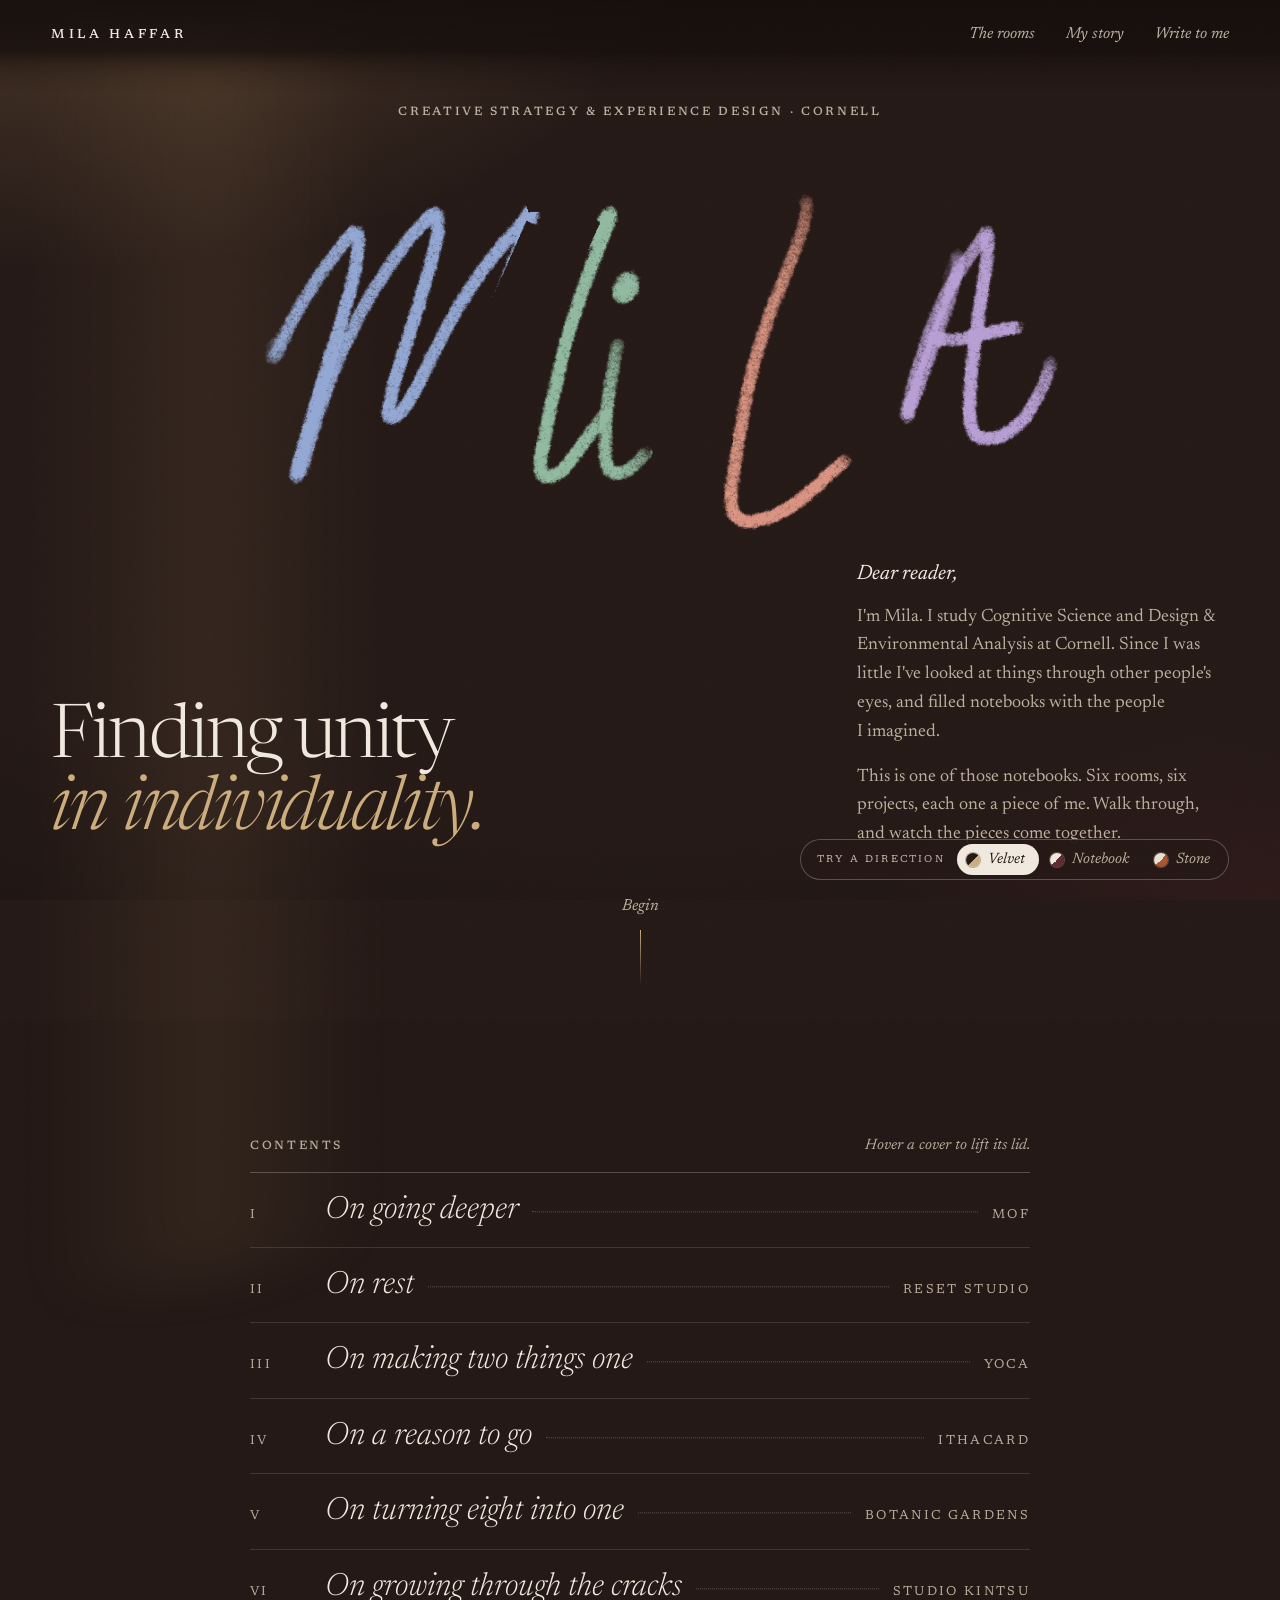
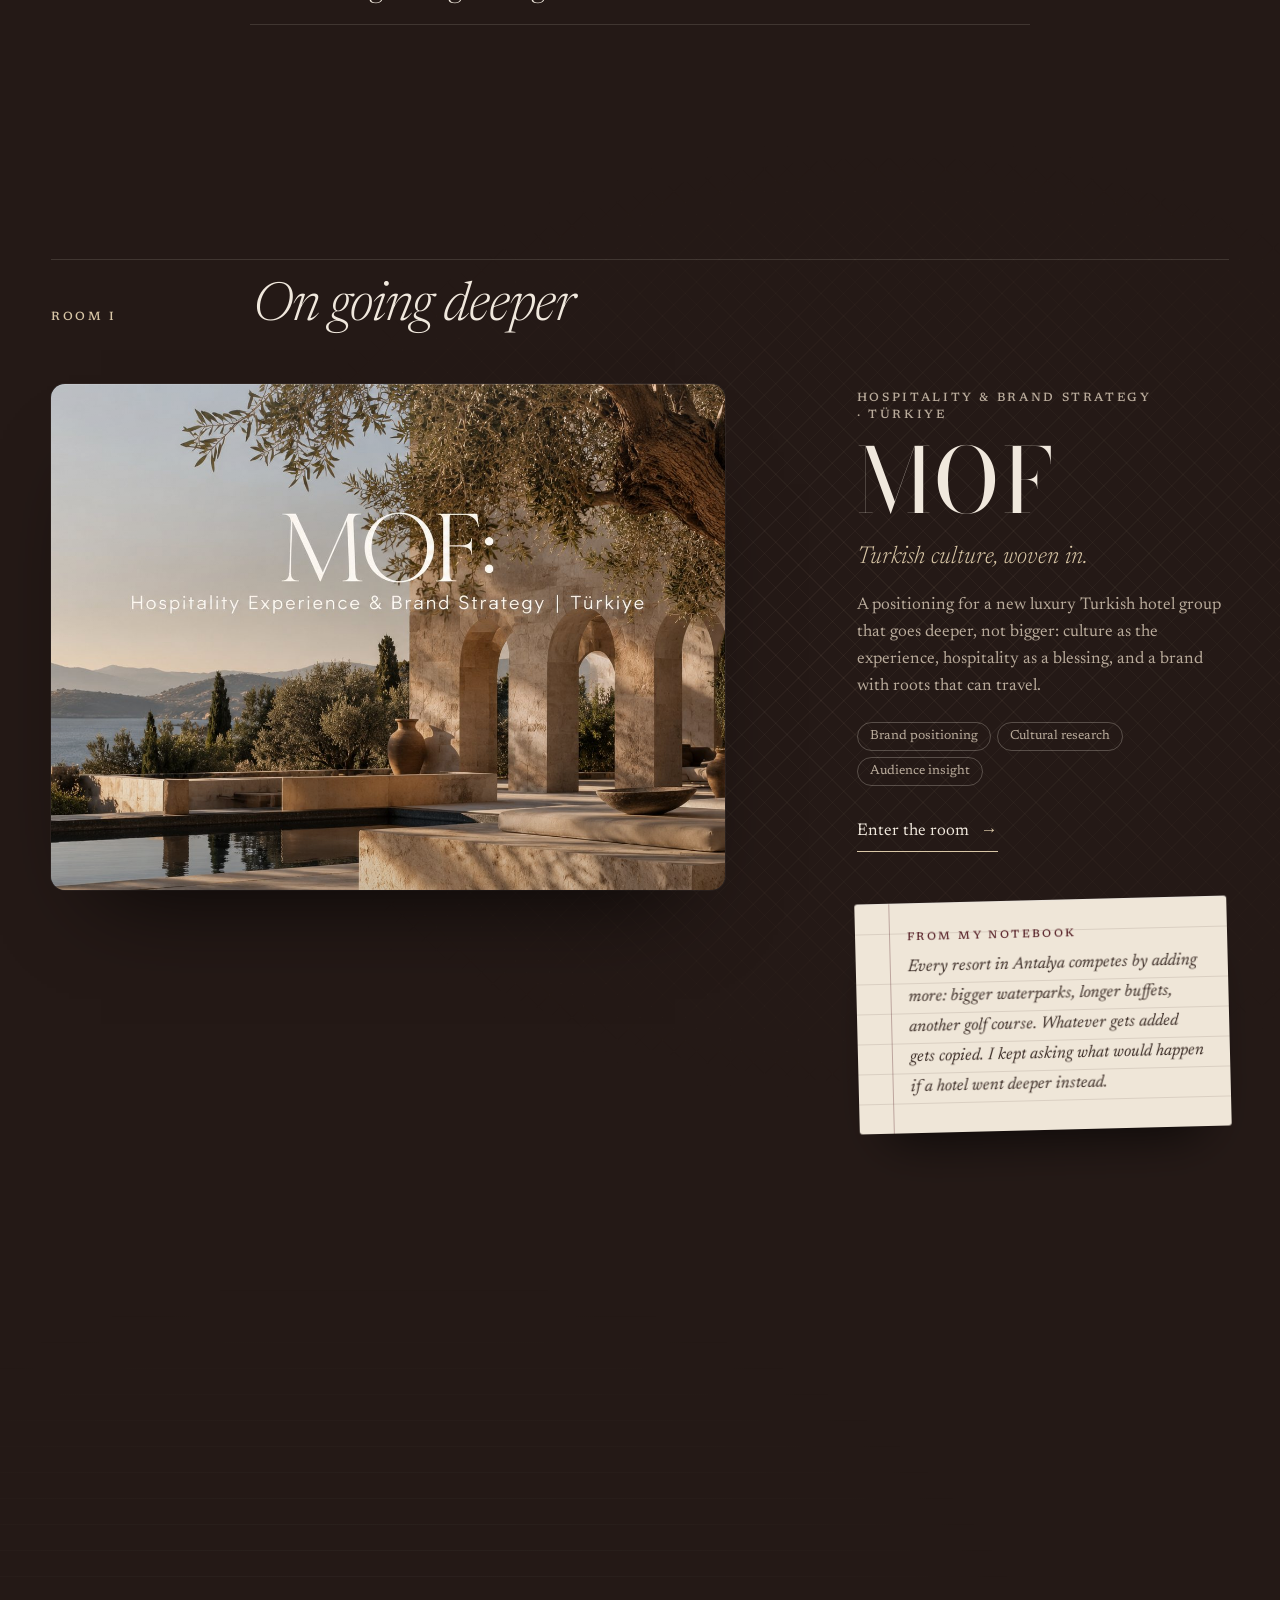
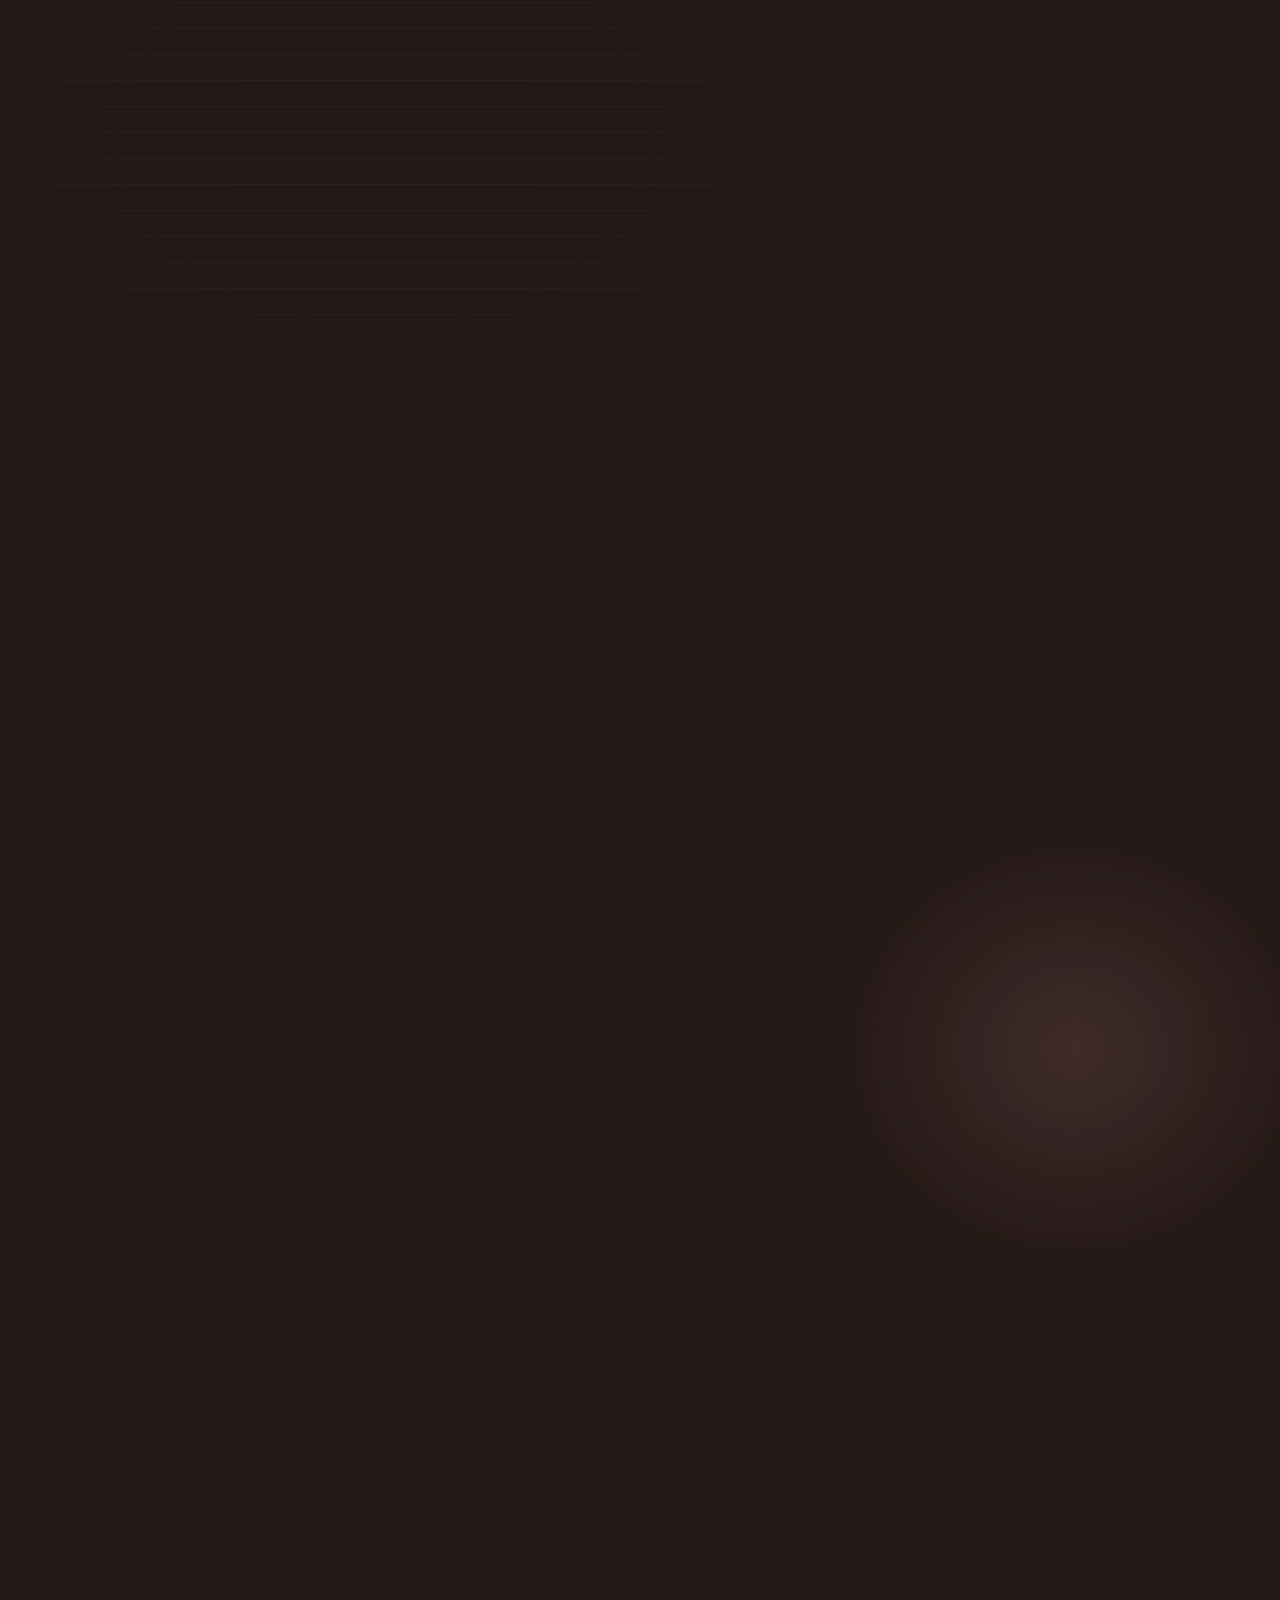
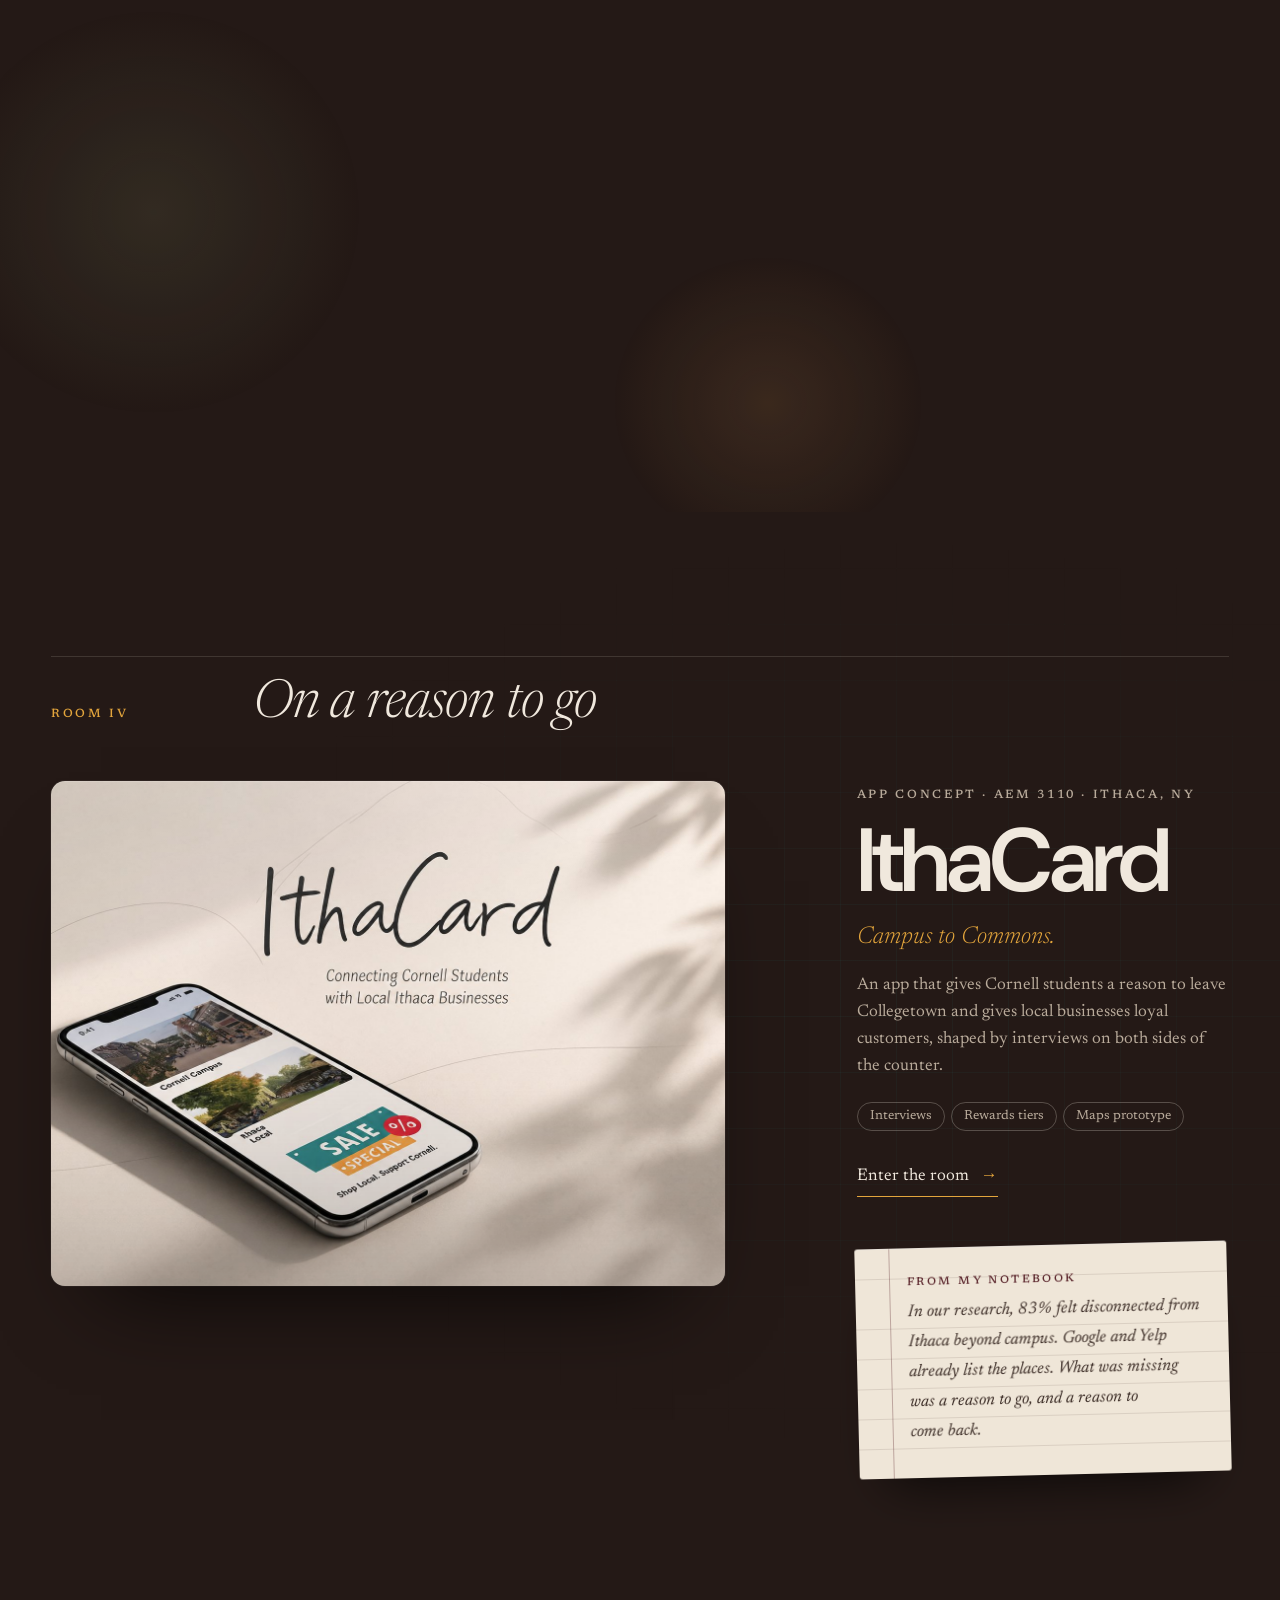
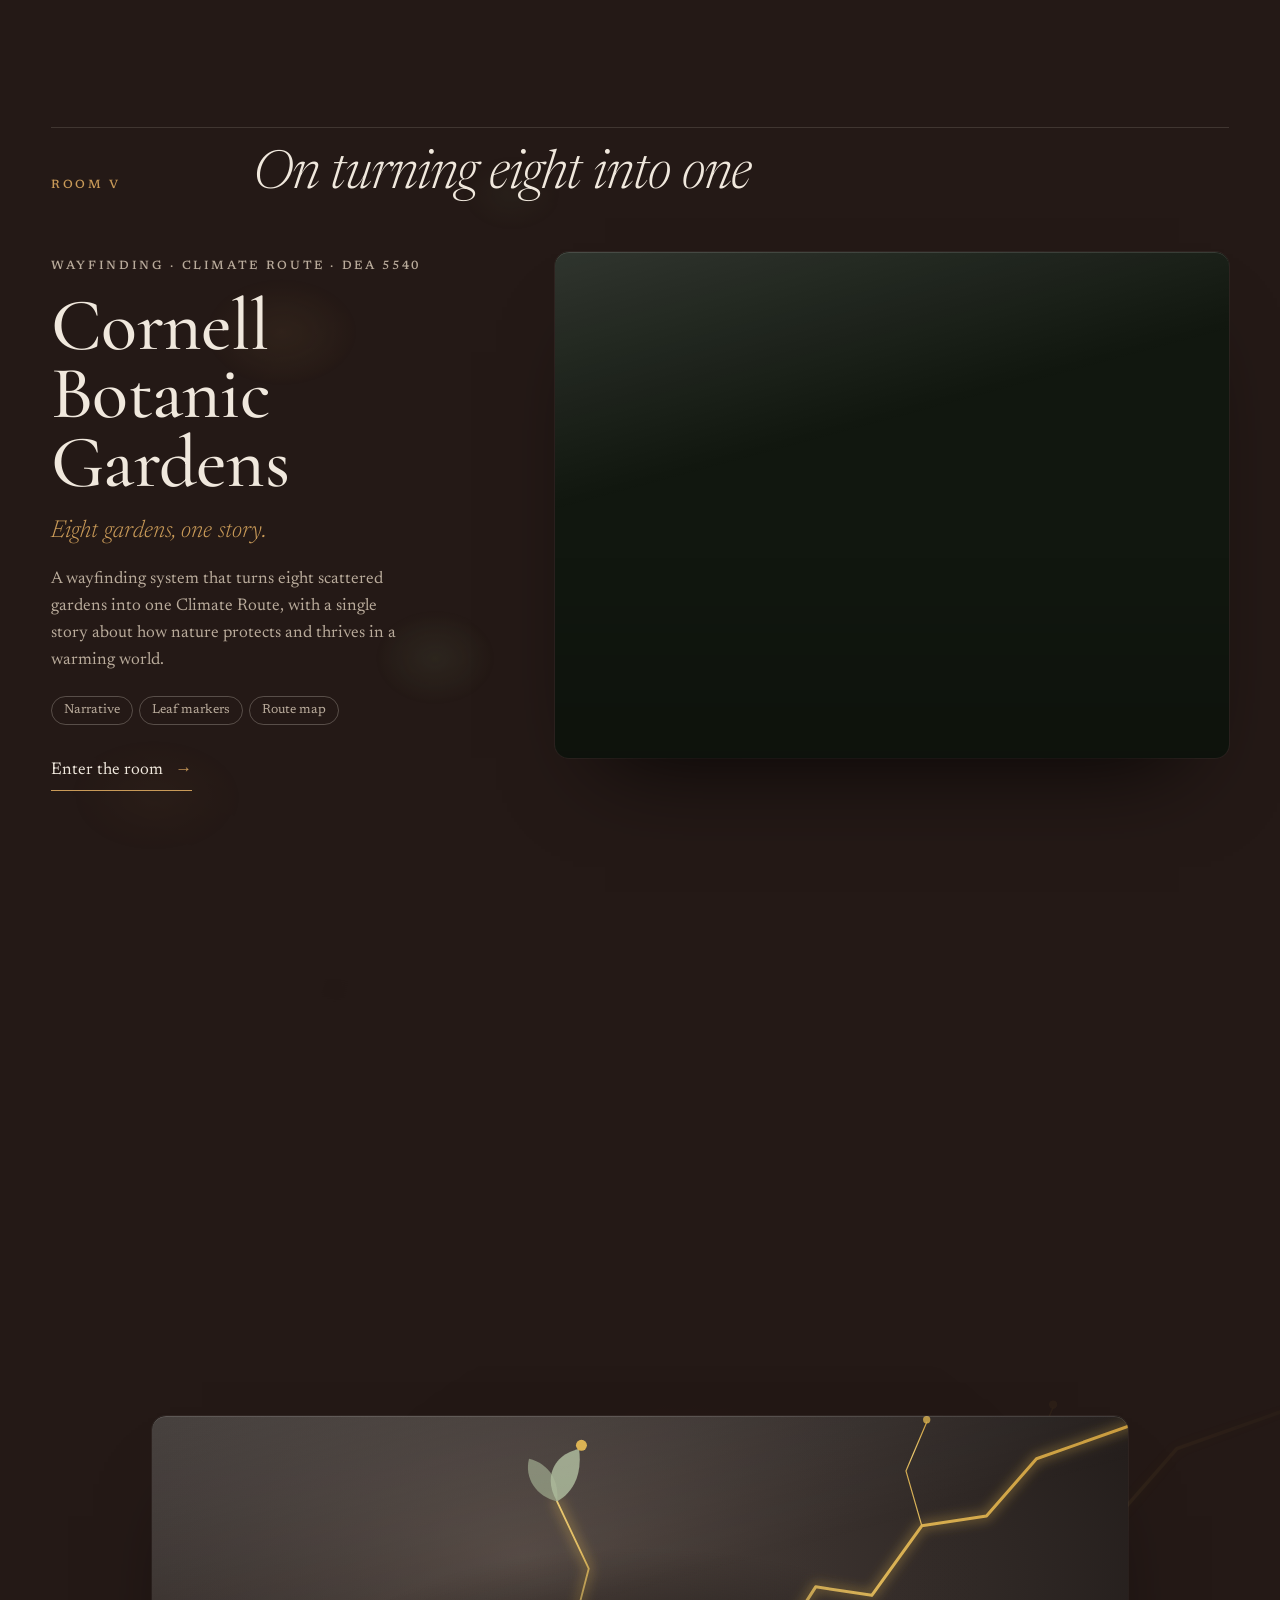
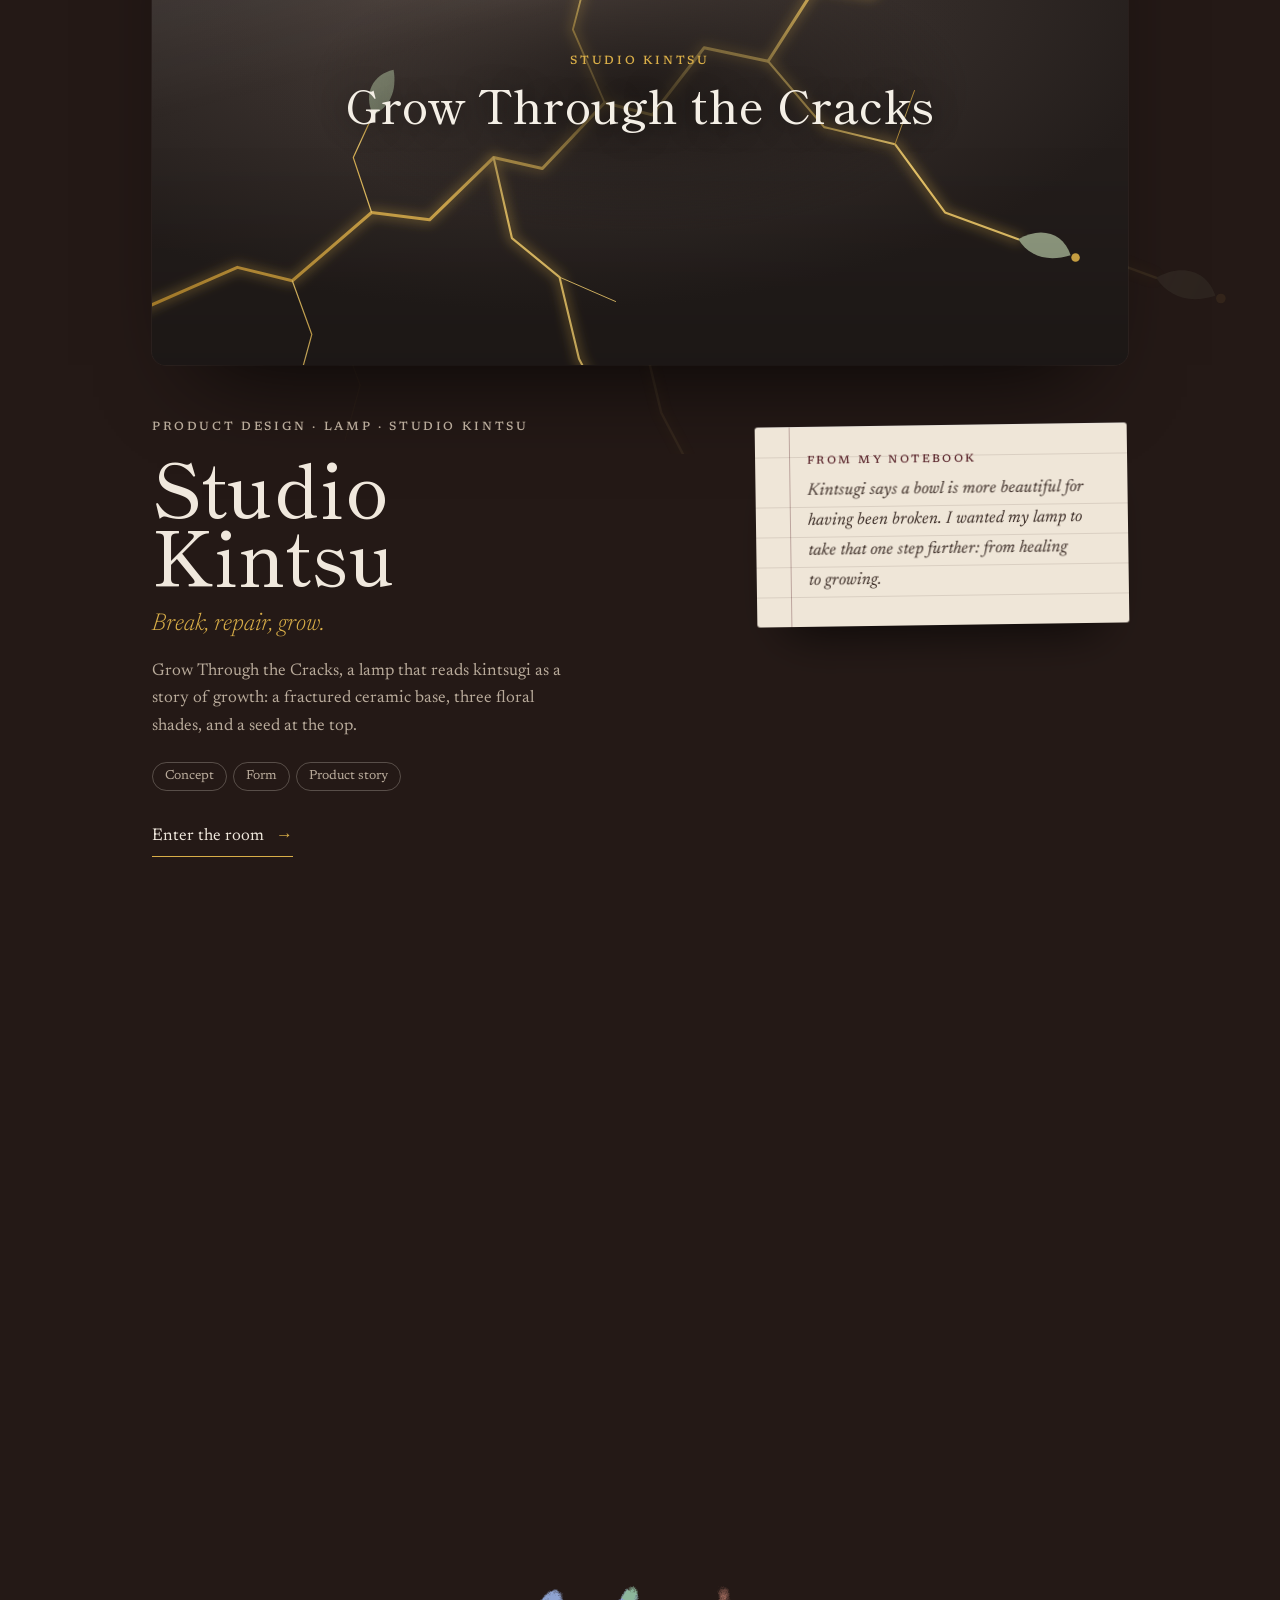
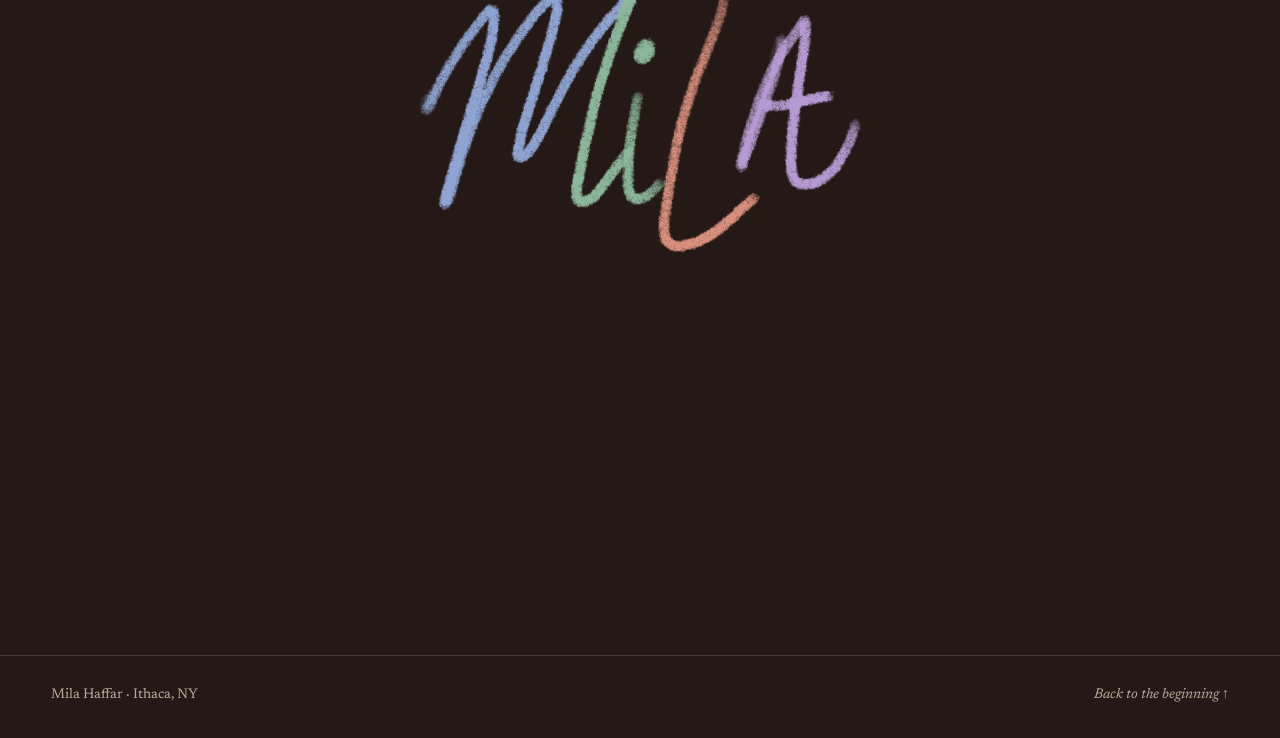
==== commit 16066df0: "Add a switcher to try three directions from Mila's survey Her answers pull in a few directions at on" ====
--- a/index.html
+++ b/index.html
@@ -6,14 +6,16 @@
 <title>Mila Haffar — Creative Strategy &amp; Experience Design</title>
 <meta name="description" content="Mila Haffar studies Cognitive Science and Design &amp; Environmental Analysis at Cornell. A diary of how she thinks, in six rooms: hospitality, service design, brand identity, an app, wayfinding and a lamp.">
 <meta name="theme-color" content="#241916">
-<script>document.documentElement.classList.add('js');</script>
+<script>(function(d){d.classList.add('js');try{var v=new URLSearchParams(location.search).get('direction')||localStorage.getItem('direction');if(/^(velvet|notebook|stone)$/.test(v))d.dataset.direction=v}catch(e){}})(document.documentElement);</script>
 <link rel="preconnect" href="https://fonts.googleapis.com">
 <link rel="preconnect" href="https://fonts.gstatic.com" crossorigin>
 <link rel="stylesheet" href="https://fonts.googleapis.com/css2?family=Newsreader:ital,opsz,wght@0,6..72,300..600;1,6..72,300..600&amp;display=swap">
+<link rel="stylesheet" href="https://fonts.googleapis.com/css2?family=Jost:wght@400;500&amp;display=swap">
 <link rel="stylesheet" href="https://fonts.googleapis.com/css2?family=Bodoni+Moda:opsz,wght@6..96,400&amp;family=Marcellus&amp;family=Fraunces:opsz,wght,SOFT,WONK@144,700,100,1&amp;family=DM+Sans:opsz,wght@9..40,600&amp;family=Cormorant+Garamond:ital,wght@1,500&amp;family=Shippori+Mincho:wght@500&amp;display=swap&amp;text=%20ABCEFGIKMORSTYacdeghiklnorstuw">
 <link rel="stylesheet" href="css/styles.css">
 <script src="js/mila.js" defer></script>
 <script src="js/site.js" defer></script>
+<script src="js/directions.js" defer></script>
 </head>
 <body id="top">
 <a class="skip" href="#contents">Skip to the work</a>
--- a/css/styles.css
+++ b/css/styles.css
@@ -12,6 +12,8 @@
 @property --accent { syntax: '<color>'; inherits: true; initial-value: #c9a978; }
 @property --glow { syntax: '<color>'; inherits: true; initial-value: rgb(226 180 118 / 0.22); }
 @property --tint { syntax: '<color>'; inherits: true; initial-value: #5e2a30; }
+@property --ink { syntax: '<color>'; inherits: true; initial-value: #f0e8dd; }
+@property --muted { syntax: '<color>'; inherits: true; initial-value: #b9ab9b; }
 
 :root {
   /* Golden hour, from the survey: cream, sand, taupe, oxblood, espresso */
@@ -29,6 +31,7 @@
   --hair-strong: rgb(240 232 221 / 0.26);
 
   --font-voice: 'Newsreader', 'Iowan Old Style', Georgia, serif;
+  --font-label: var(--font-voice);
   --title: var(--font-voice);
   --title-weight: 400;
   --title-tracking: -0.01em;
@@ -44,8 +47,9 @@
   --ease-light: cubic-bezier(0.4, 0, 0.2, 1);
 
   transition: --ground 1.6s var(--ease-light), --deep 1.6s var(--ease-light), --accent 1.2s var(--ease-light),
-    --glow 1.6s var(--ease-light), --tint 1.6s var(--ease-light);
-}
+    --glow 1.6s var(--ease-light), --tint 1.6s var(--ease-light), --ink 1.6s var(--ease-light), --muted 1.6s var(--ease-light);
+}
+:root.is-switching { transition-duration: 0.8s; }
 
 :root, [data-world="home"] {
   --ground: #241916; --deep: #150e0c; --accent: #c9a978; --glow: rgb(226 180 118 / 0.22); --tint: #5e2a30;
@@ -109,7 +113,7 @@
 strong { font-weight: 600; }
 :focus { outline: none; }
 :focus-visible { outline: 2px solid var(--accent); outline-offset: 4px; border-radius: 4px; }
-::selection { background: color-mix(in srgb, var(--accent) 45%, transparent); color: var(--cream); }
+::selection { background: color-mix(in srgb, var(--accent) 38%, transparent); }
 
 .skip {
   position: absolute; left: var(--gutter); top: -60px; z-index: 100;
@@ -118,6 +122,7 @@
 }
 .skip:focus { top: 14px; }
 
+.label, .brand, .c-num, .c-proj, .dock-num, .note-label, .letter h2, .case-meta dt, .step-num { font-family: var(--font-label); }
 .label {
   font-size: 12px; line-height: 1.4; letter-spacing: 0.22em; text-transform: uppercase;
   font-weight: 500; color: var(--muted); margin: 0;
@@ -276,12 +281,12 @@
 /* threads, woven */
 .room[data-world="mof"]::before {
   background:
-    repeating-linear-gradient(45deg, rgb(217 199 167 / 0.06) 0 1px, transparent 1px 16px),
-    repeating-linear-gradient(-45deg, rgb(217 199 167 / 0.06) 0 1px, transparent 1px 16px);
+    repeating-linear-gradient(45deg, color-mix(in srgb, var(--accent) 7%, transparent) 0 1px, transparent 1px 16px),
+    repeating-linear-gradient(-45deg, color-mix(in srgb, var(--accent) 7%, transparent) 0 1px, transparent 1px 16px);
 }
 /* slate and still water */
 .room[data-world="reset"]::before {
-  background: repeating-linear-gradient(to bottom, rgb(169 183 168 / 0.07) 0 1px, transparent 1px 26px);
+  background: repeating-linear-gradient(to bottom, color-mix(in srgb, var(--accent) 8%, transparent) 0 1px, transparent 1px 26px);
 }
 /* strawberry and matcha, soft */
 .room[data-world="yoca"]::before {
@@ -604,10 +609,234 @@
   .footer { font-size: 13px; }
 }
 
+/* — directions —
+   Three ways the survey could go, switched by data-direction on <html>
+   (js/directions.js). Velvet is everything above. Notebook and Stone
+   restyle it on light grounds. Once Mila picks one, keep only its rules. */
+
+/* Shared by the two light directions */
+:is([data-direction="notebook"], [data-direction="stone"]) .topbar::before {
+  background: linear-gradient(to bottom, color-mix(in srgb, var(--ground) 96%, transparent) 0%, color-mix(in srgb, var(--ground) 84%, transparent) 55%, transparent 100%);
+}
+:is([data-direction="notebook"], [data-direction="stone"]) .grain { filter: invert(1); mix-blend-mode: multiply; }
+:is([data-direction="notebook"], [data-direction="stone"]) .mila-stage { mix-blend-mode: multiply; }
+:is([data-direction="notebook"], [data-direction="stone"]) .kit {
+  background:
+    radial-gradient(110% 80% at 20% 0%, color-mix(in srgb, var(--accent) 12%, transparent), transparent 65%),
+    color-mix(in srgb, var(--ground) 55%, #fffdf8);
+  box-shadow: inset 0 0 0 1px var(--hair);
+}
+:is([data-direction="notebook"], [data-direction="stone"]) .lid { box-shadow: 0 34px 60px -36px rgb(60 42 30 / 0.55), 0 0 0 1px rgb(58 43 37 / 0.08); }
+:is([data-direction="notebook"], [data-direction="stone"]) .box:hover .lid,
+:is([data-direction="notebook"], [data-direction="stone"]) .box:focus-visible .lid,
+:is([data-direction="notebook"], [data-direction="stone"]) .box.is-open .lid { box-shadow: 0 8px 20px -10px rgb(60 42 30 / 0.4); }
+:is([data-direction="notebook"], [data-direction="stone"]) .lid::after { background: linear-gradient(165deg, rgb(255 255 255 / 0.16), transparent 38%); box-shadow: none; }
+:is([data-direction="notebook"], [data-direction="stone"]) .note { box-shadow: 0 24px 40px -28px rgb(60 42 30 / 0.5); }
+:is([data-direction="notebook"], [data-direction="stone"]) .letter { box-shadow: 0 40px 70px -40px rgb(60 42 30 / 0.5), 0 0 0 1px rgb(58 43 37 / 0.06); }
+:is([data-direction="notebook"], [data-direction="stone"]) .case-cover { box-shadow: 0 40px 80px -50px rgb(60 42 30 / 0.6); }
+
+/* — Notebook: a personal diary. Cream paper, ruled lines, photos taped onto
+   the page, notes in the margin, graphite handwriting. — */
+:root[data-direction="notebook"] {
+  --ink: #33261f; --muted: #75655a;
+  --hair: rgb(58 43 37 / 0.14); --hair-strong: rgb(58 43 37 / 0.26);
+  --r: 3px;
+}
+[data-direction="notebook"][data-world="home"], [data-direction="notebook"] [data-world="home"] {
+  --ground: #f0e8dd; --deep: #ddd0bd; --accent: #5e2a30; --glow: rgb(255 238 205 / 0.7); --tint: #d8c7ad;
+}
+[data-direction="notebook"][data-world="mof"], [data-direction="notebook"] [data-world="mof"] {
+  --ground: #ebe6dd; --deep: #d4cdc0; --accent: #3f5770; --glow: rgb(255 242 220 / 0.7); --tint: #b9c5d0;
+}
+[data-direction="notebook"][data-world="reset"], [data-direction="notebook"] [data-world="reset"] {
+  --ground: #e9e7e0; --deep: #d3d1c7; --accent: #56645a; --glow: rgb(250 246 236 / 0.7); --tint: #c3cbc6;
+}
+[data-direction="notebook"][data-world="yoca"], [data-direction="notebook"] [data-world="yoca"] {
+  --ground: #f3e7de; --deep: #e3cfc1; --accent: #a8502b; --glow: rgb(255 226 222 / 0.7); --tint: #ecc3c0;
+}
+[data-direction="notebook"][data-world="ithacard"], [data-direction="notebook"] [data-world="ithacard"] {
+  --ground: #eee6da; --deep: #d9ccb9; --accent: #1f6a66; --glow: rgb(255 240 214 / 0.7); --tint: #b6d2cf;
+}
+[data-direction="notebook"][data-world="botanic"], [data-direction="notebook"] [data-world="botanic"] {
+  --ground: #eae8da; --deep: #d3d1bc; --accent: #4c6639; --glow: rgb(250 244 214 / 0.7); --tint: #c7d3b6;
+}
+[data-direction="notebook"][data-world="kintsu"], [data-direction="notebook"] [data-world="kintsu"] {
+  --ground: #f1e9dd; --deep: #ddcfb9; --accent: #8e6a1c; --glow: rgb(255 236 196 / 0.7); --tint: #e2cc9c;
+}
+[data-direction="notebook"] .grain { opacity: 0.085; }
+[data-direction="notebook"] .atmosphere::after { opacity: 0.4; }
+/* the page is ruled, with a margin line down the left */
+[data-direction="notebook"] main {
+  background-image: repeating-linear-gradient(to bottom, transparent 0, transparent 35px, rgb(58 43 37 / 0.06) 35px, rgb(58 43 37 / 0.06) 36px);
+}
+[data-direction="notebook"] body::before {
+  content: ""; position: fixed; top: 0; bottom: 0; left: max(8px, calc(var(--gutter) - 22px)); width: 1px; z-index: 1;
+  background: rgb(94 42 48 / 0.32); pointer-events: none;
+}
+/* covers are photos with a paper border, taped at the top; the lid lifts from the tape */
+[data-direction="notebook"] .box { rotate: -0.8deg; }
+[data-direction="notebook"] .room--right .box { rotate: 0.7deg; }
+[data-direction="notebook"] .room--wide .box { rotate: -0.35deg; }
+[data-direction="notebook"] .lid { border: 9px solid #fbf8f2; }
+[data-direction="notebook"] .box::after {
+  content: ""; position: absolute; z-index: 3; top: -15px; left: 50%; width: 136px; height: 32px;
+  translate: -50% 0; rotate: -2.5deg; pointer-events: none;
+  background: rgb(232 221 196 / 0.82);
+  box-shadow: 0 1px 2px rgb(60 42 30 / 0.16);
+  -webkit-mask-image: linear-gradient(90deg, transparent 0, #000 4px, #000 calc(100% - 4px), transparent);
+  mask-image: linear-gradient(90deg, transparent 0, #000 4px, #000 calc(100% - 4px), transparent);
+}
+[data-direction="notebook"] .kit {
+  background-image: repeating-linear-gradient(to bottom, transparent 0, transparent 29px, rgb(58 43 37 / 0.08) 29px, rgb(58 43 37 / 0.08) 30px);
+  background-color: #f8f3ea;
+}
+[data-direction="notebook"] .room-head { border-top-style: dashed; }
+[data-direction="notebook"] .note { background-color: #e8dcc6; }
+[data-direction="notebook"] .letter { background: #fbf8f2; }
+[data-direction="notebook"] .case-cover { border: 10px solid #fbf8f2; rotate: -0.3deg; }
+
+/* — Stone: a slow stay at a Mediterranean hotel. Warm limestone, arched
+   doorways, shutter shadows, a card left on the pillow. — */
+:root[data-direction="stone"] {
+  --ink: #2f241e; --muted: #7a6858;
+  --hair: rgb(47 36 30 / 0.13); --hair-strong: rgb(47 36 30 / 0.24);
+  --font-label: 'Jost', 'Helvetica Neue', Arial, sans-serif;
+  --r: 10px;
+  --arch: 50% 50% 10px 10px / 34% 34% 10px 10px;
+}
+[data-direction="stone"][data-world="home"], [data-direction="stone"] [data-world="home"] {
+  --ground: #e8dfd2; --deep: #d3c6b2; --accent: #96643f; --glow: rgb(255 236 204 / 0.75); --tint: #d5c3a7;
+}
+[data-direction="stone"][data-world="mof"], [data-direction="stone"] [data-world="mof"] {
+  --ground: #e6e0d5; --deep: #cfc7b8; --accent: #46607a; --glow: rgb(255 238 210 / 0.75); --tint: #b7c6d2;
+}
+[data-direction="stone"][data-world="reset"], [data-direction="stone"] [data-world="reset"] {
+  --ground: #e4e1da; --deep: #ccc8be; --accent: #59685d; --glow: rgb(252 246 232 / 0.7); --tint: #c0c9c4;
+}
+[data-direction="stone"][data-world="yoca"], [data-direction="stone"] [data-world="yoca"] {
+  --ground: #ece0d5; --deep: #d8c5b3; --accent: #ad5733; --glow: rgb(255 228 216 / 0.75); --tint: #e7bfb8;
+}
+[data-direction="stone"][data-world="ithacard"], [data-direction="stone"] [data-world="ithacard"] {
+  --ground: #e7dfd3; --deep: #d0c3b0; --accent: #246d69; --glow: rgb(255 238 210 / 0.75); --tint: #b3cfcb;
+}
+[data-direction="stone"][data-world="botanic"], [data-direction="stone"] [data-world="botanic"] {
+  --ground: #e3e1d3; --deep: #cbc9b2; --accent: #566f43; --glow: rgb(252 244 214 / 0.75); --tint: #c3cfb0;
+}
+[data-direction="stone"][data-world="kintsu"], [data-direction="stone"] [data-world="kintsu"] {
+  --ground: #e9e0d3; --deep: #d2c3ad; --accent: #976f1f; --glow: rgb(255 234 194 / 0.75); --tint: #dcc594;
+}
+[data-direction="stone"] .grain { opacity: 0.045; }
+/* sunlight through louvered shutters, drifting slowly */
+[data-direction="stone"] .atmosphere::after {
+  top: -20%; left: 30%; width: 95%; height: 140%;
+  background: repeating-linear-gradient(100deg, transparent 0, transparent 46px, rgb(96 70 46 / 0.075) 46px, rgb(96 70 46 / 0.075) 76px);
+  filter: blur(7px); opacity: 1; transform: rotate(-8deg) skewX(-10deg);
+  -webkit-mask-image: radial-gradient(55% 50% at 62% 34%, #000, transparent 75%);
+  mask-image: radial-gradient(55% 50% at 62% 34%, #000, transparent 75%);
+  animation: shutters 24s ease-in-out infinite alternate;
+}
+@keyframes shutters { from { translate: 0 0; } to { translate: -4% 1.5%; } }
+[data-direction="stone"] .label,
+[data-direction="stone"] .c-num, [data-direction="stone"] .c-proj, [data-direction="stone"] .dock-num,
+[data-direction="stone"] .note-label, [data-direction="stone"] .letter h2,
+[data-direction="stone"] .case-meta dt, [data-direction="stone"] .step-num { font-weight: 400; letter-spacing: 0.3em; }
+[data-direction="stone"] .brand { font-weight: 400; letter-spacing: 0.4em; }
+/* arrival: everything on the center line */
+[data-direction="stone"] .prologue-title { text-align: center; justify-self: center; }
+[data-direction="stone"] .prologue-note { text-align: center; margin-top: 32px; justify-self: center; }
+@media (min-width: 961px) {
+  [data-direction="stone"] .prologue-title { grid-column: 2 / 12; }
+  [data-direction="stone"] .prologue-note { grid-column: 4 / 10; }
+}
+[data-direction="stone"] .room-head { display: block; text-align: center; border-top: 0; padding-top: 0; }
+[data-direction="stone"] .room-num { margin-bottom: 14px; }
+[data-direction="stone"] .room-chapter { font-style: normal; font-weight: 300; }
+/* each room is entered through an arched doorway */
+[data-direction="stone"] .room .box { grid-column: 3 / 11; grid-row: 2; aspect-ratio: 16 / 10; }
+[data-direction="stone"] .room .room-card { grid-column: 3 / 7; grid-row: 3; }
+[data-direction="stone"] .room .note { grid-column: 8 / 11; grid-row: 3; }
+[data-direction="stone"] .box,
+[data-direction="stone"] .box .lid,
+[data-direction="stone"] .box .kit { border-radius: var(--arch); }
+[data-direction="stone"] .kit { padding: 17% 11% 8%; align-items: center; text-align: center; }
+[data-direction="stone"] .kit-top { justify-content: center; margin-bottom: auto; }
+[data-direction="stone"] .kit-arrow { display: none; }
+[data-direction="stone"] .kit .swatches { width: 100%; }
+[data-direction="stone"] .kit .lines { align-items: center; }
+/* the note is a card left on the pillow */
+[data-direction="stone"] .note, [data-direction="stone"] .note:hover {
+  rotate: 0deg; background-image: none; background-color: #fbf8f3;
+  padding: 30px 30px 32px; text-align: center; border-radius: 2px;
+  line-height: 1.7; font-size: 17px;
+  box-shadow: inset 0 0 0 7px #fbf8f3, inset 0 0 0 8px color-mix(in srgb, var(--accent) 45%, transparent), 0 24px 40px -28px rgb(60 42 30 / 0.45);
+}
+[data-direction="stone"] .note-label { color: var(--accent); line-height: 1.4; margin-bottom: 14px; }
+[data-direction="stone"] .letter { background: #fbf8f3; }
+[data-direction="stone"] .case-cover {
+  aspect-ratio: 4 / 3; width: min(1000px, calc(100% - 2 * var(--gutter)));
+  margin-left: auto; margin-right: auto; border-radius: var(--arch);
+}
+[data-direction="stone"] .case-hero > .label, [data-direction="stone"] .case-section > .label { letter-spacing: 0.3em; }
+
+/* — the switcher — */
+.directions {
+  position: fixed; right: var(--gutter); bottom: 20px; z-index: 50;
+  display: grid; justify-items: end; gap: 10px;
+  font-family: var(--font-voice);
+}
+.directions-bar {
+  display: flex; align-items: center; gap: 2px; padding: 5px;
+  border-radius: 999px;
+  background: color-mix(in srgb, var(--ground) 84%, transparent);
+  -webkit-backdrop-filter: blur(14px); backdrop-filter: blur(14px);
+  box-shadow: inset 0 0 0 1px var(--hair-strong), 0 18px 40px -22px rgb(0 0 0 / 0.55);
+}
+.directions-label {
+  font-family: var(--font-label); font-size: 10px; letter-spacing: 0.22em; text-transform: uppercase;
+  color: var(--muted); padding: 0 10px 0 12px; white-space: nowrap;
+}
+.directions button {
+  appearance: none; border: 0; margin: 0; cursor: pointer;
+  display: inline-flex; align-items: center; gap: 8px;
+  padding: 8px 14px 8px 9px; border-radius: 999px;
+  background: transparent; color: var(--muted);
+  font: italic 15px/1 var(--font-voice);
+  transition: background-color 0.3s, color 0.3s;
+}
+.directions button:hover { color: var(--ink); }
+.directions button[aria-pressed="true"] { background: var(--ink); color: var(--ground); }
+.directions-swatch {
+  width: 14px; height: 14px; border-radius: 50%; flex: none;
+  background: linear-gradient(135deg, var(--a) 50%, var(--b) 50%);
+  box-shadow: 0 0 0 1px rgb(128 116 104 / 0.55);
+}
+.directions-note {
+  max-width: 330px; margin: 0; padding: 14px 18px;
+  border-radius: 14px; font-size: 15px; line-height: 1.5; color: var(--ink);
+  background: color-mix(in srgb, var(--ground) 92%, transparent);
+  -webkit-backdrop-filter: blur(14px); backdrop-filter: blur(14px);
+  box-shadow: inset 0 0 0 1px var(--hair-strong), 0 18px 40px -22px rgb(0 0 0 / 0.55);
+  opacity: 0; translate: 0 8px; pointer-events: none;
+  transition: opacity 0.4s var(--ease-out), translate 0.5s var(--ease-out);
+}
+.directions-note strong { font-weight: 600; font-style: italic; }
+.directions-from { display: block; margin-top: 8px; font-size: 13px; color: var(--muted); font-style: italic; }
+.directions.show-note .directions-note,
+.directions:hover .directions-note,
+.directions:focus-within .directions-note { opacity: 1; translate: 0 0; }
+@media (max-width: 600px) {
+  .directions { left: 10px; right: 10px; bottom: 10px; justify-items: center; }
+  .directions-label { display: none; }
+  .directions button { padding: 8px 12px 8px 8px; font-size: 14px; }
+  .directions-note { max-width: none; }
+}
+
 /* — less motion — */
 @media (prefers-reduced-motion: reduce) {
   :root { transition: none; }
-  .grain, .atmosphere::after, .cue-line { animation: none; }
+  .grain, .atmosphere::after, .cue-line,
+  [data-direction] .grain, [data-direction] .atmosphere::after { animation: none; }
+  .directions-note, .directions button { transition: none; }
   .js [data-reveal] { opacity: 1; translate: none; transition: none; }
   .lid { transition: opacity 0.3s ease; }
   .box:hover .lid, .box:focus-visible .lid, .box.is-open .lid { transform: none; opacity: 0; }
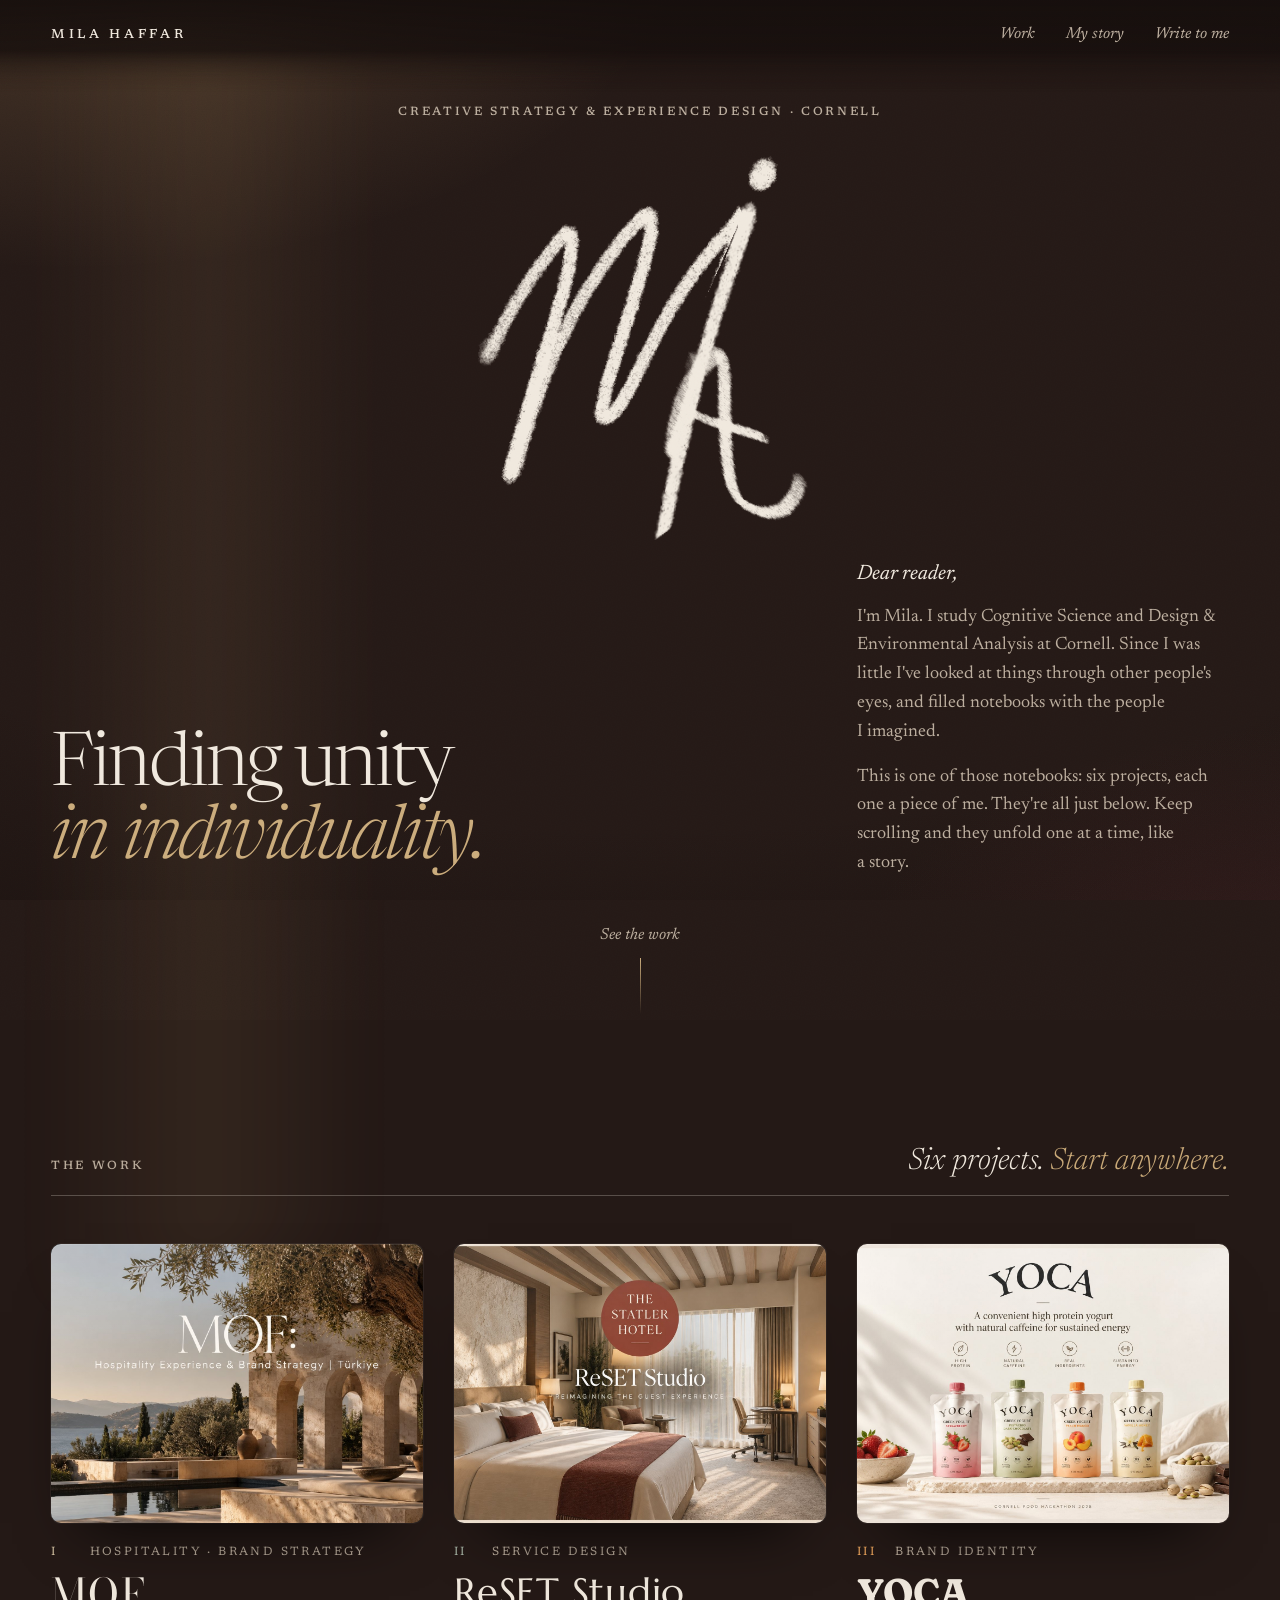
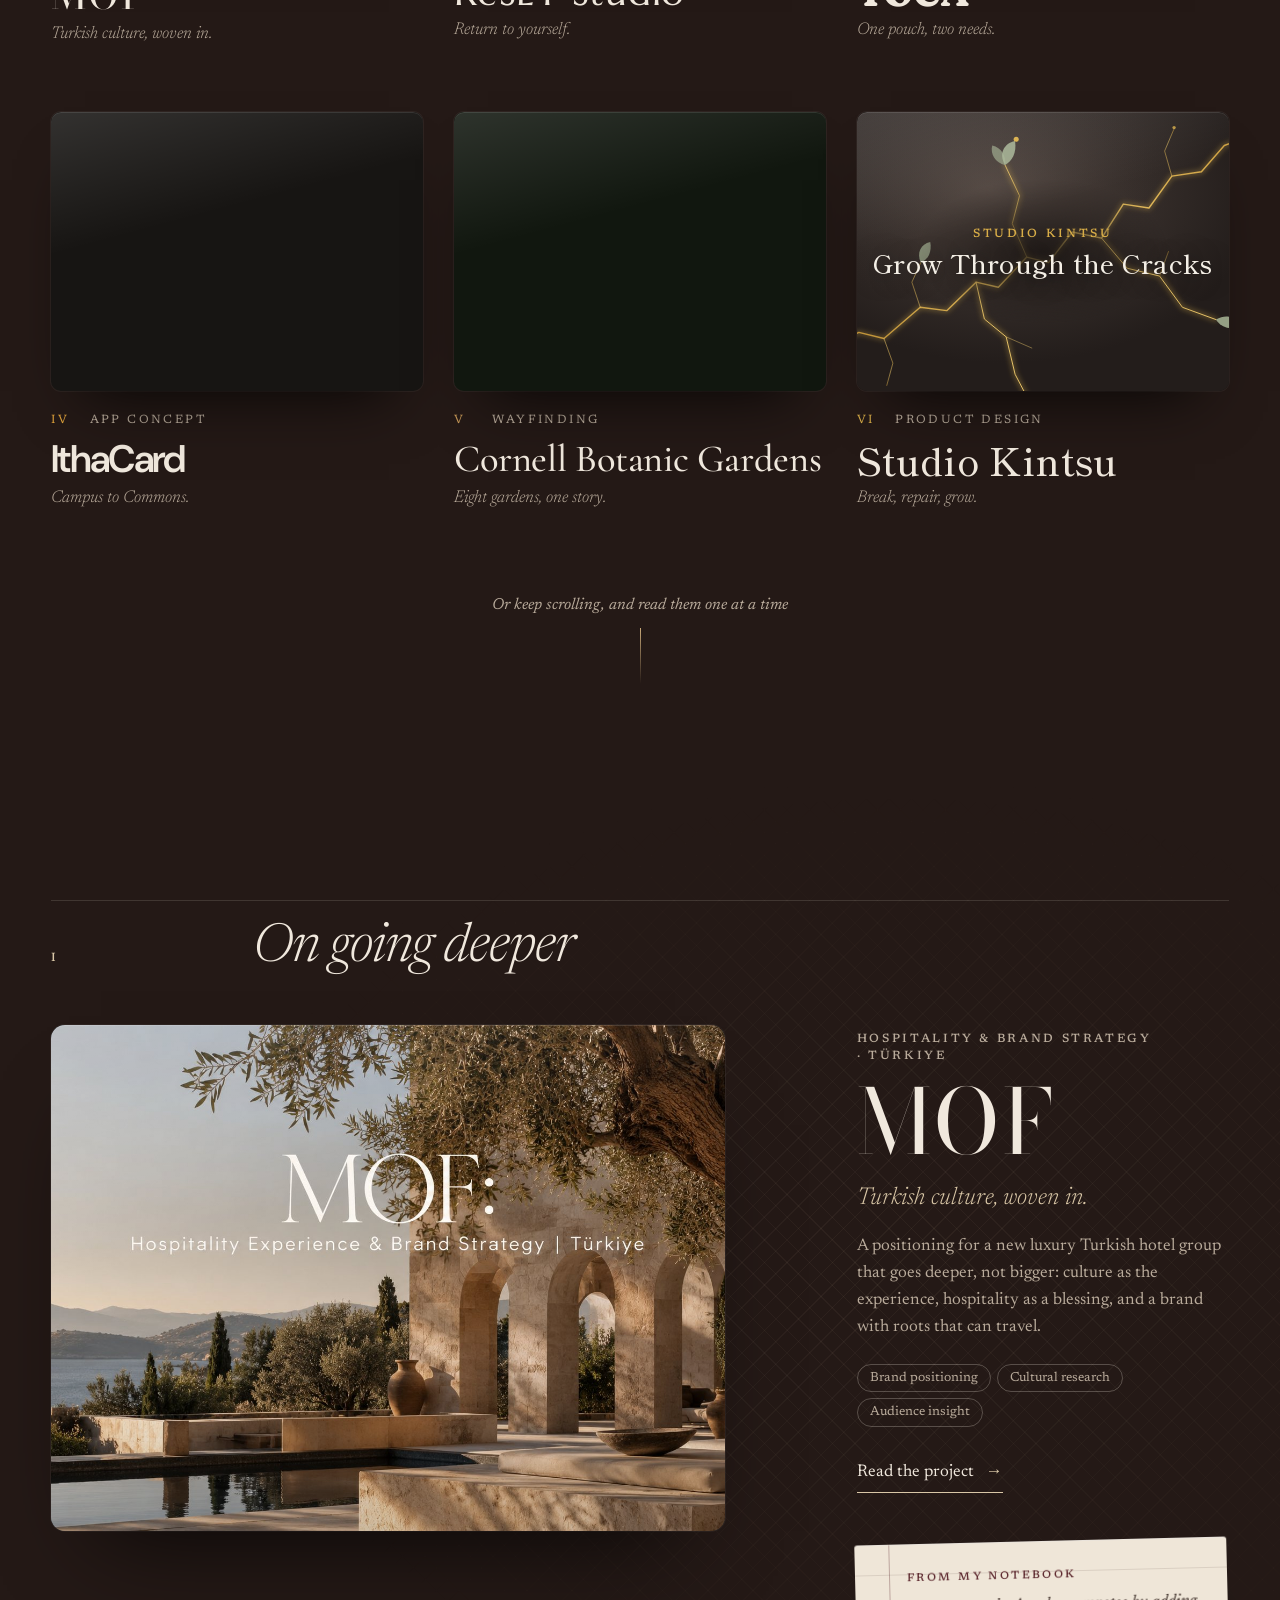
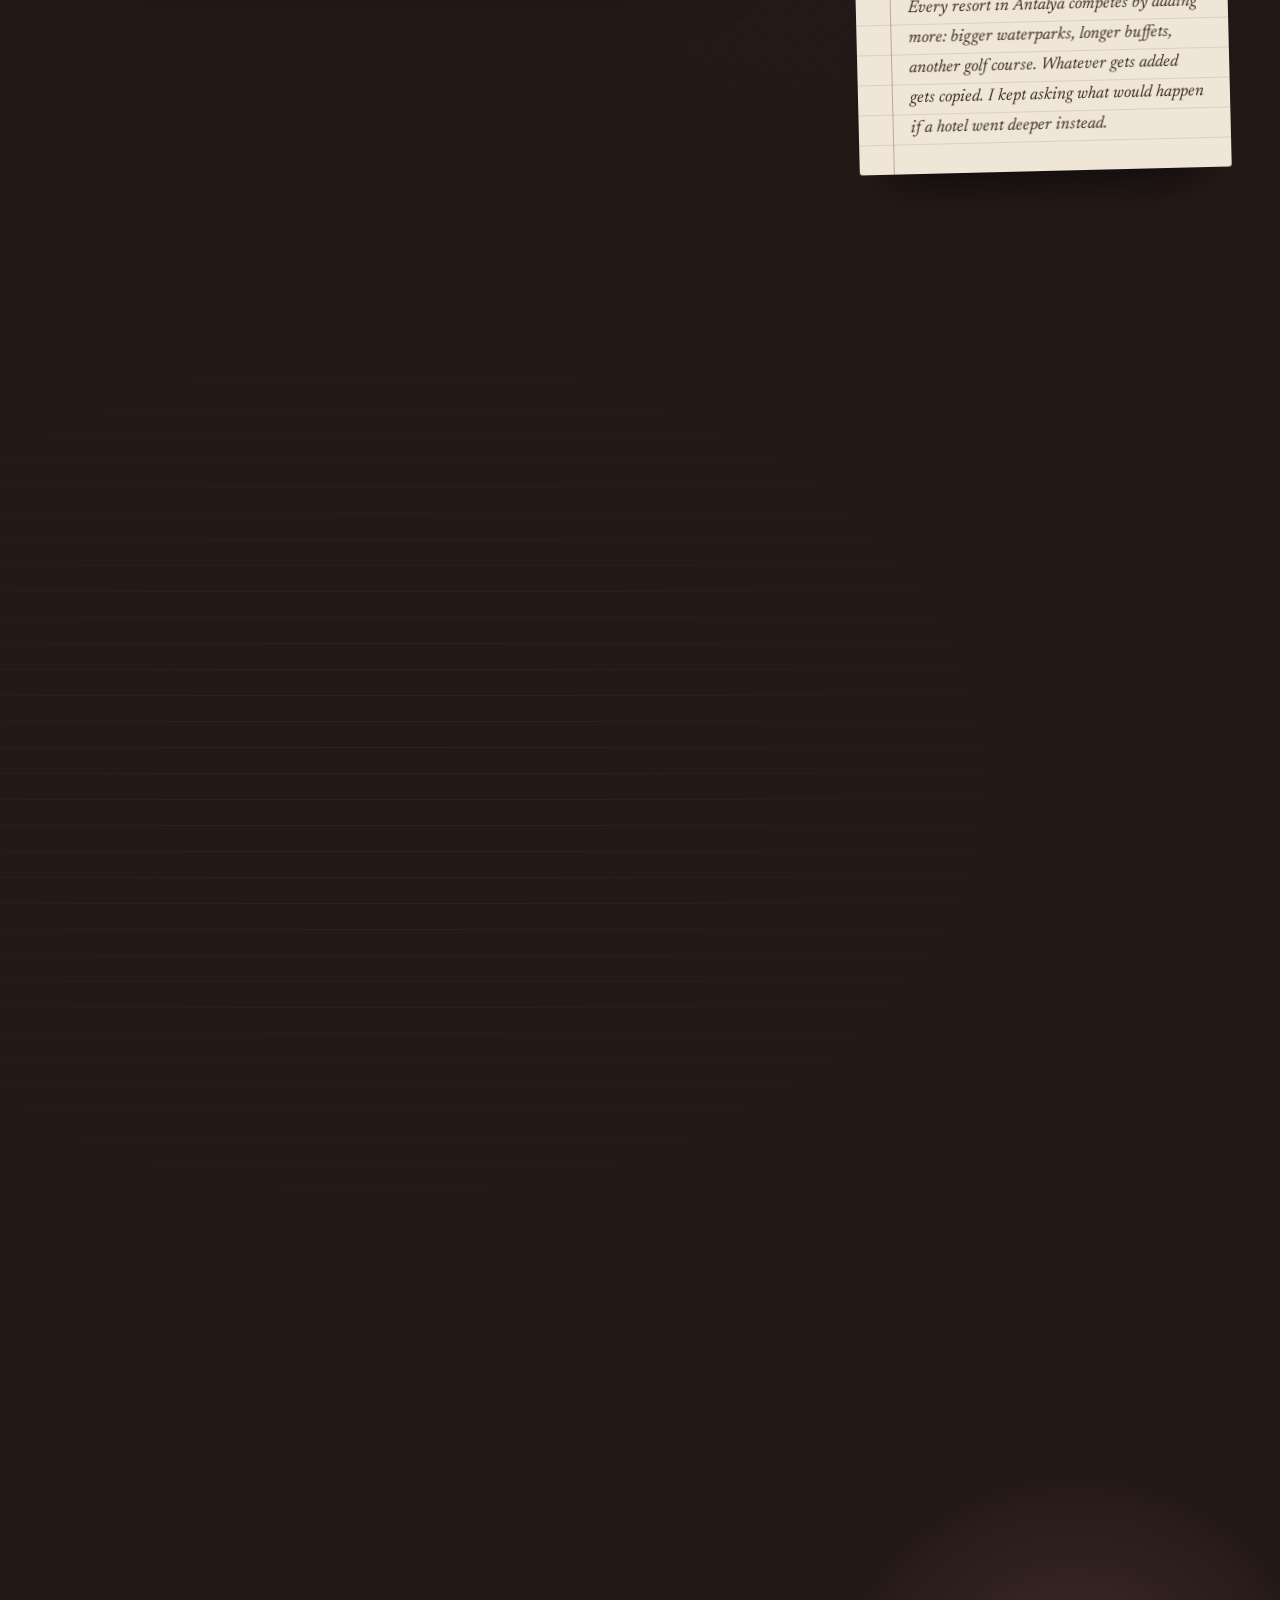
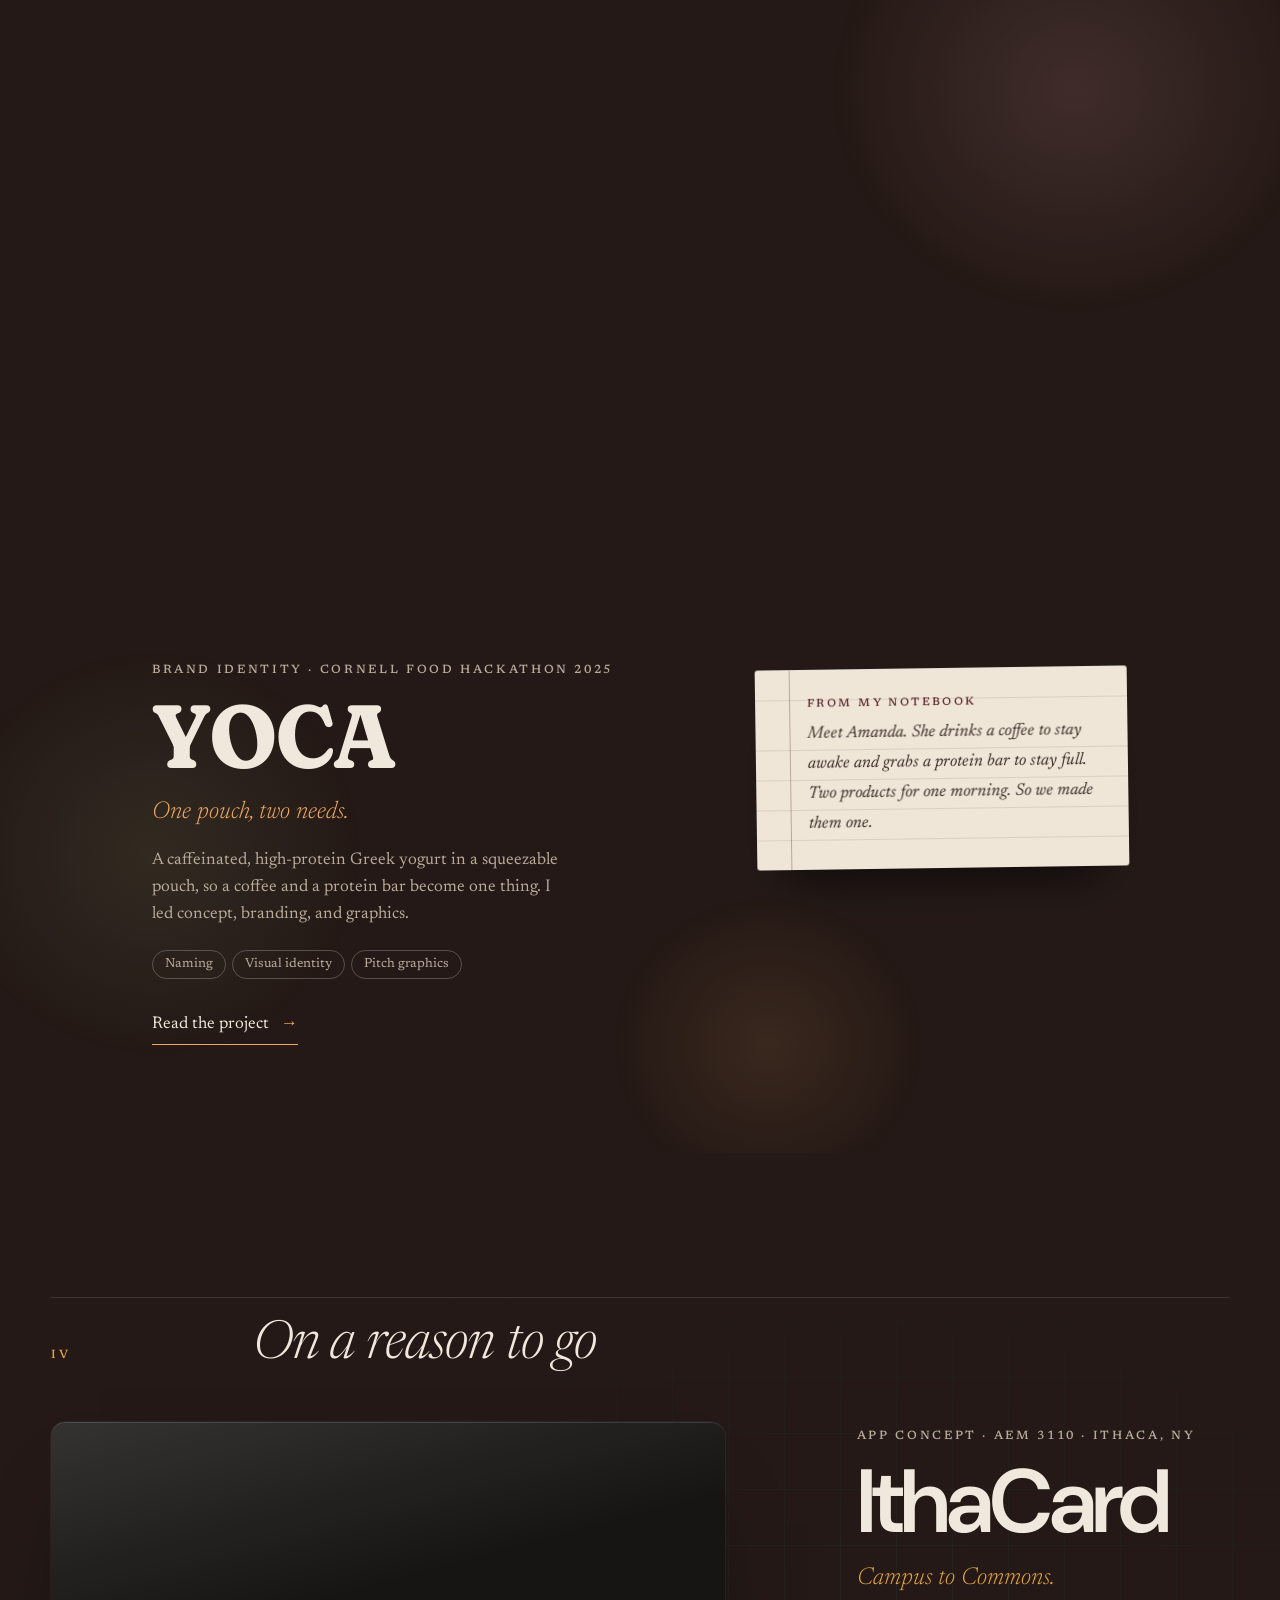
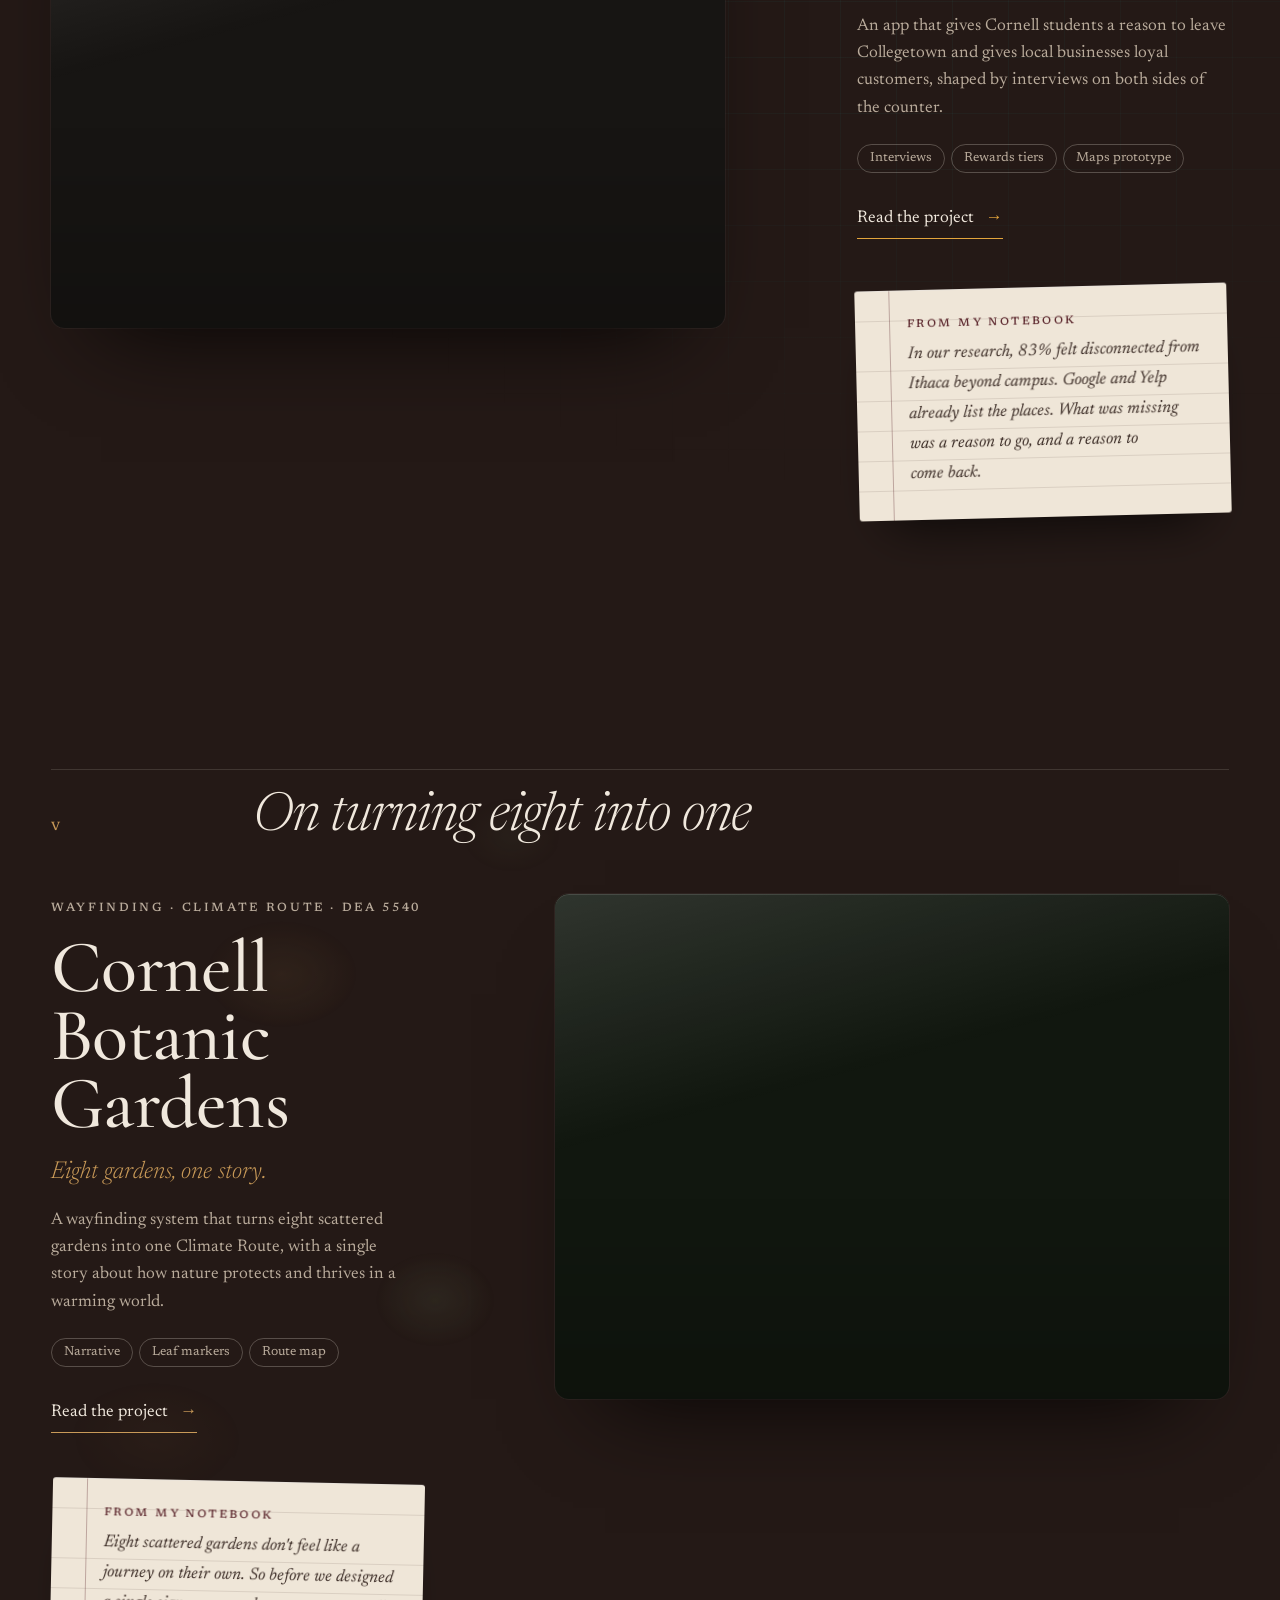
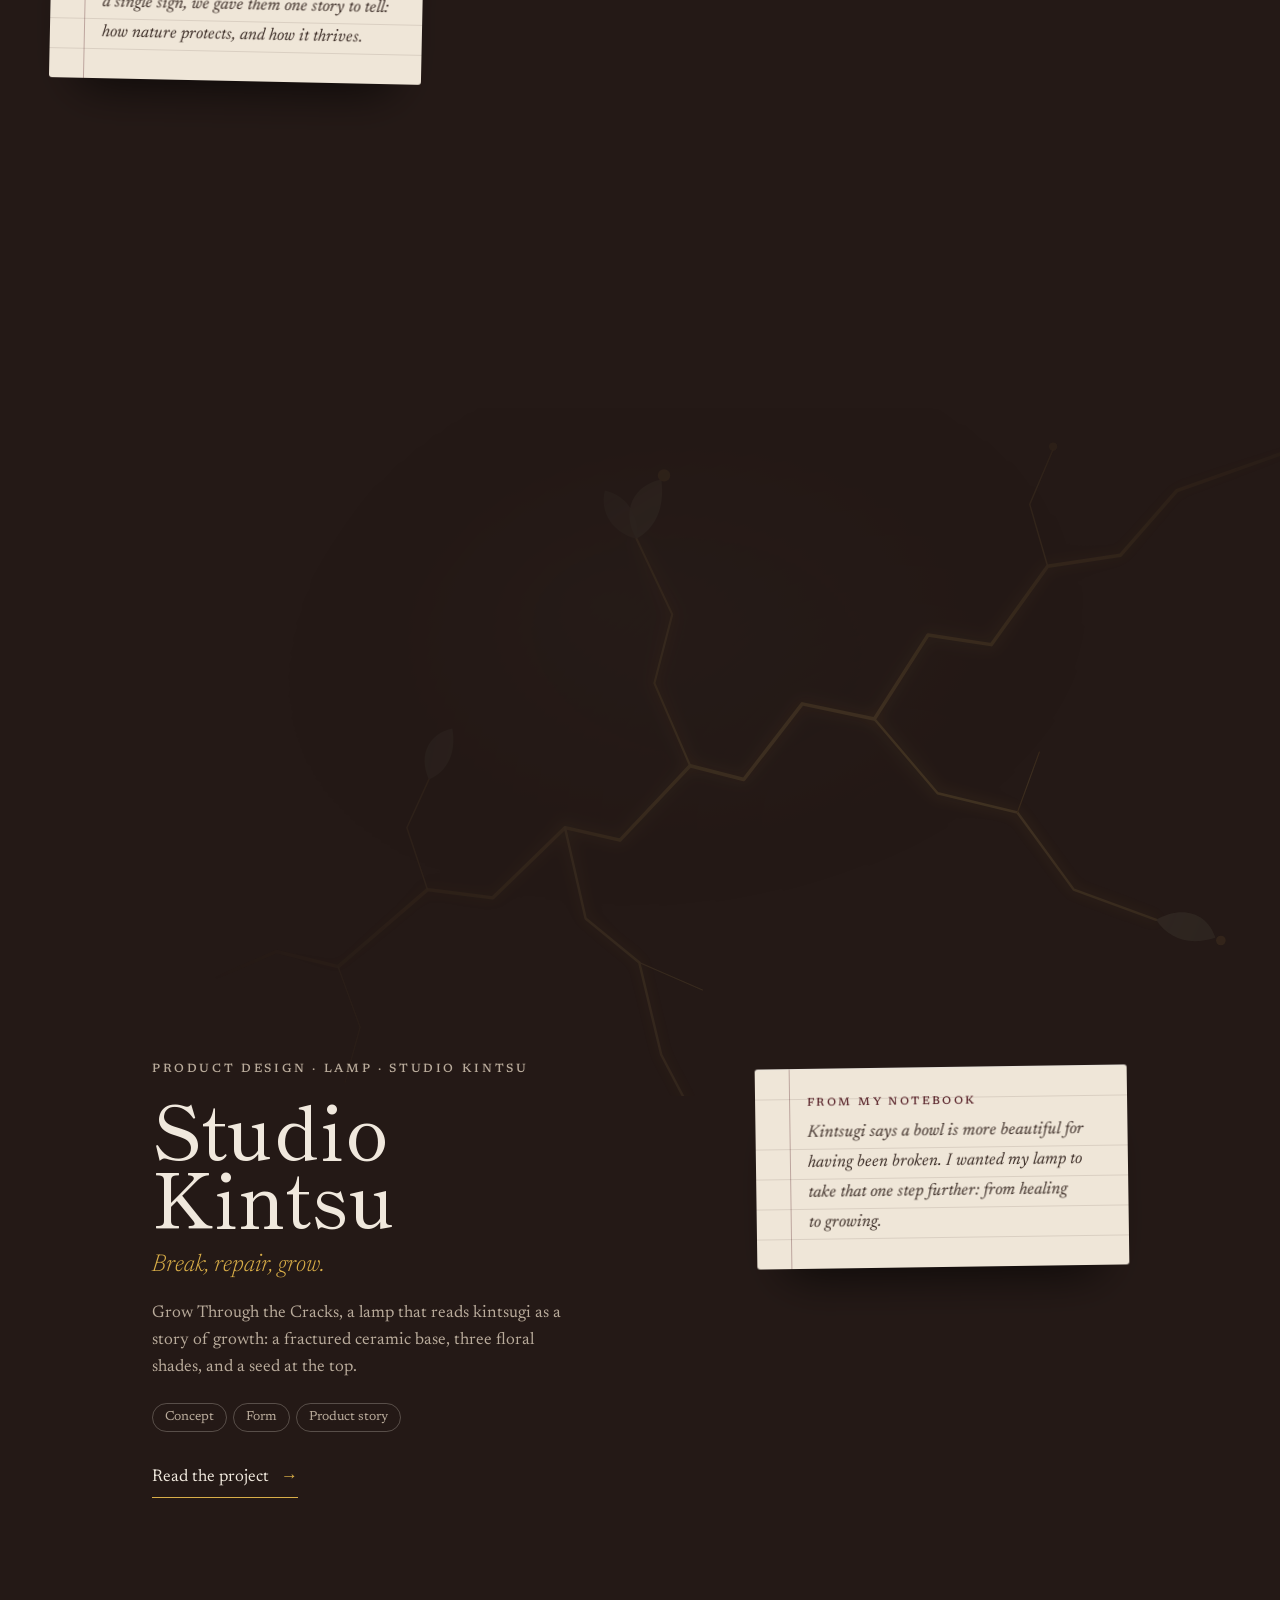
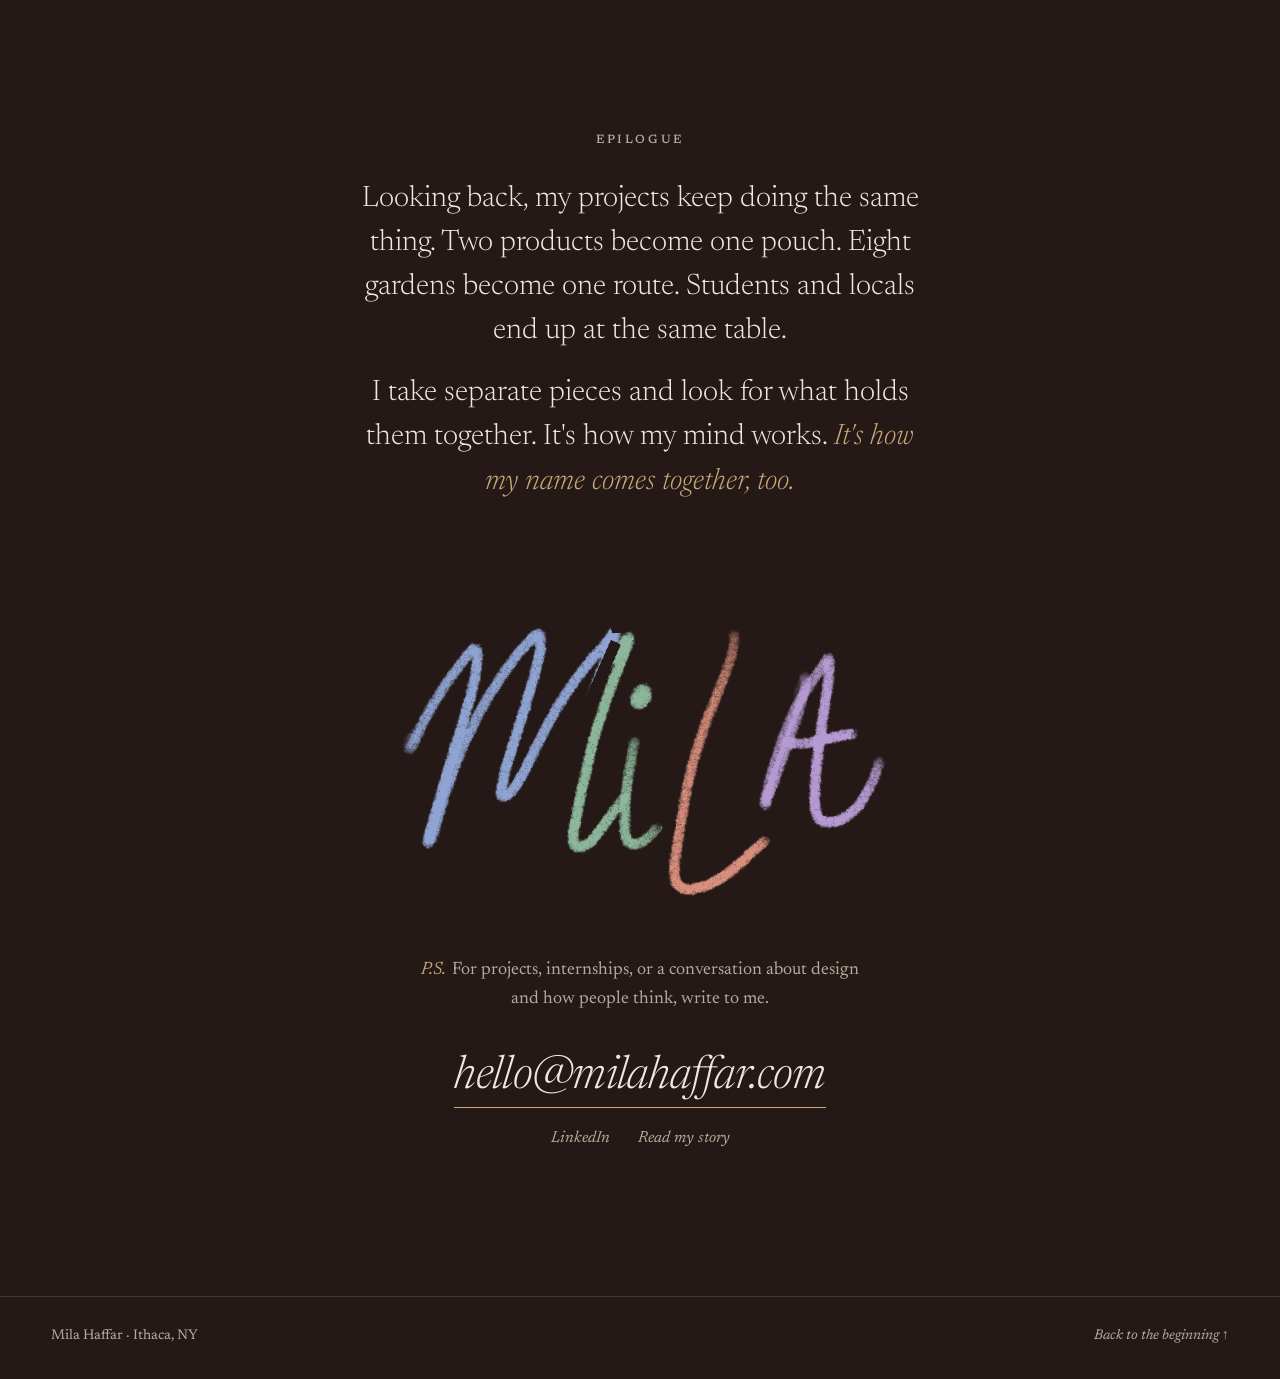
==== commit cd890f73: "Act on Mila's notes: velvet only, all work up top, her M on arrival Mila loved the velvet colors and" ====
--- a/index.html
+++ b/index.html
@@ -4,72 +4,111 @@
 <meta charset="utf-8">
 <meta name="viewport" content="width=device-width, initial-scale=1">
 <title>Mila Haffar — Creative Strategy &amp; Experience Design</title>
-<meta name="description" content="Mila Haffar studies Cognitive Science and Design &amp; Environmental Analysis at Cornell. A diary of how she thinks, in six rooms: hospitality, service design, brand identity, an app, wayfinding and a lamp.">
+<meta name="description" content="Mila Haffar studies Cognitive Science and Design &amp; Environmental Analysis at Cornell. Six projects from her notebook: hospitality, service design, brand identity, an app, wayfinding and a lamp.">
 <meta name="theme-color" content="#241916">
-<script>(function(d){d.classList.add('js');try{var v=new URLSearchParams(location.search).get('direction')||localStorage.getItem('direction');if(/^(velvet|notebook|stone)$/.test(v))d.dataset.direction=v}catch(e){}})(document.documentElement);</script>
+<script>document.documentElement.classList.add('js');</script>
 <link rel="preconnect" href="https://fonts.googleapis.com">
 <link rel="preconnect" href="https://fonts.gstatic.com" crossorigin>
 <link rel="stylesheet" href="https://fonts.googleapis.com/css2?family=Newsreader:ital,opsz,wght@0,6..72,300..600;1,6..72,300..600&amp;display=swap">
-<link rel="stylesheet" href="https://fonts.googleapis.com/css2?family=Jost:wght@400;500&amp;display=swap">
 <link rel="stylesheet" href="https://fonts.googleapis.com/css2?family=Bodoni+Moda:opsz,wght@6..96,400&amp;family=Marcellus&amp;family=Fraunces:opsz,wght,SOFT,WONK@144,700,100,1&amp;family=DM+Sans:opsz,wght@9..40,600&amp;family=Cormorant+Garamond:ital,wght@1,500&amp;family=Shippori+Mincho:wght@500&amp;display=swap&amp;text=%20ABCEFGIKMORSTYacdeghiklnorstuw">
 <link rel="stylesheet" href="css/styles.css">
 <script src="js/mila.js" defer></script>
 <script src="js/site.js" defer></script>
-<script src="js/directions.js" defer></script>
 </head>
 <body id="top">
-<a class="skip" href="#contents">Skip to the work</a>
+<a class="skip" href="#work">Skip to the work</a>
 <div class="atmosphere" aria-hidden="true"></div>
 <div class="grain" aria-hidden="true"></div>
 
 <header class="topbar">
   <a class="brand" href="index.html">Mila Haffar</a>
   <nav class="topnav" aria-label="Main">
-    <a class="hide-sm" href="#contents">The rooms</a>
+    <a class="hide-sm" href="#work">Work</a>
     <a href="about.html">My story</a>
     <a href="contact.html">Write to me</a>
   </nav>
   <div class="dock" aria-hidden="true">
-    <div class="mila" data-mila="dock"></div>
-    <div class="dock-text"><span class="dock-num">Room I of VI</span><span class="dock-chapter">On going deeper</span></div>
+    <div class="mila" data-mila="static"></div>
+    <div class="dock-text"><span class="dock-num">I of VI</span><span class="dock-chapter">On going deeper</span></div>
   </div>
 </header>
 
 <main>
   <section class="prologue" data-world="home" aria-labelledby="prologue-title">
     <p class="label prologue-label">Creative strategy &amp; experience design · Cornell</p>
-    <div class="mila mila--hero" data-mila="hero" role="img" aria-label="Mila, handwritten, in four separate letters"></div>
+    <div class="mila mila--hero" data-mila="hero" role="img" aria-label="Mila, handwritten: four separate letters that come together into one"></div>
     <h1 class="prologue-title" id="prologue-title">Finding unity <em>in individuality.</em></h1>
     <div class="prologue-note">
       <p class="salutation">Dear reader,</p>
       <p>I'm Mila. I study Cognitive Science and Design &amp; Environmental Analysis at Cornell. Since I was little I've looked at things through other people's eyes, and filled notebooks with the people I imagined.</p>
-      <p>This is one of those notebooks. Six rooms, six projects, each one a piece of me. Walk through, and watch the pieces come together.</p>
-    </div>
-    <a class="cue" href="#contents">Begin<span class="cue-line" aria-hidden="true"></span></a>
-  </section>
-
-  <section class="contents" id="contents" data-world="home" aria-labelledby="contents-title">
-    <div class="contents-inner" data-reveal>
-      <div class="contents-head">
-        <h2 class="label" id="contents-title">Contents</h2>
-        <span class="contents-hint">Hover a cover to lift its lid.</span>
-      </div>
-      <ol>
-        <li data-world="mof"><a href="#room-mof"><span class="c-num">I</span><span class="c-title">On going deeper</span><span class="c-leader" aria-hidden="true"></span><span class="c-proj">MOF</span></a></li>
-        <li data-world="reset"><a href="#room-reset"><span class="c-num">II</span><span class="c-title">On rest</span><span class="c-leader" aria-hidden="true"></span><span class="c-proj">ReSET Studio</span></a></li>
-        <li data-world="yoca"><a href="#room-yoca"><span class="c-num">III</span><span class="c-title">On making two things one</span><span class="c-leader" aria-hidden="true"></span><span class="c-proj">YOCA</span></a></li>
-        <li data-world="ithacard"><a href="#room-ithacard"><span class="c-num">IV</span><span class="c-title">On a reason to go</span><span class="c-leader" aria-hidden="true"></span><span class="c-proj">IthaCard</span></a></li>
-        <li data-world="botanic"><a href="#room-botanic"><span class="c-num">V</span><span class="c-title">On turning eight into one</span><span class="c-leader" aria-hidden="true"></span><span class="c-proj">Botanic Gardens</span></a></li>
-        <li data-world="kintsu"><a href="#room-kintsu"><span class="c-num">VI</span><span class="c-title">On growing through the cracks</span><span class="c-leader" aria-hidden="true"></span><span class="c-proj">Studio Kintsu</span></a></li>
-      </ol>
-    </div>
-  </section>
-
-  <!-- Room I -->
-  <section class="room room--left" id="room-mof" data-world="mof" data-num="I" data-chapter="On going deeper" aria-labelledby="t-mof">
-    <header class="room-head" data-reveal>
-      <p class="label room-num">Room I</p>
-      <p class="room-chapter">On going deeper</p>
+      <p>This is one of those notebooks: six projects, each one a piece of me. They're all just below. Keep scrolling and they unfold one at a time, like a story.</p>
+    </div>
+    <a class="cue" href="#work">See the work<span class="cue-line" aria-hidden="true"></span></a>
+  </section>
+
+  <section class="work" id="work" data-world="home" aria-labelledby="work-title">
+    <header class="work-head" data-reveal>
+      <h2 class="label" id="work-title">The work</h2>
+      <p class="work-lead">Six projects. <em>Start anywhere.</em></p>
+    </header>
+    <ol class="index">
+      <li class="index-item" data-world="mof" data-reveal style="--d: 0ms">
+        <a href="work/mof.html">
+          <span class="index-cover" aria-hidden="true"><span class="index-lid"><img src="assets/mof-cover.jpg" alt="" decoding="async"></span></span>
+          <span class="index-line"><span class="index-num">I</span><span class="index-kind">Hospitality · Brand strategy</span></span>
+          <span class="index-title title">MOF</span>
+          <span class="index-quote">Turkish culture, woven in.</span>
+        </a>
+      </li>
+      <li class="index-item" data-world="reset" data-reveal style="--d: 90ms">
+        <a href="work/reset-studio.html">
+          <span class="index-cover" aria-hidden="true"><span class="index-lid"><img src="assets/reset-cover.jpg" alt="" decoding="async"></span></span>
+          <span class="index-line"><span class="index-num">II</span><span class="index-kind">Service design</span></span>
+          <span class="index-title title">ReSET Studio</span>
+          <span class="index-quote">Return to yourself.</span>
+        </a>
+      </li>
+      <li class="index-item" data-world="yoca" data-reveal style="--d: 180ms">
+        <a href="work/yoca.html">
+          <span class="index-cover" aria-hidden="true"><span class="index-lid" style="--focus: 50% 18%"><img src="assets/yoca-cover.jpg" alt="" decoding="async"></span></span>
+          <span class="index-line"><span class="index-num">III</span><span class="index-kind">Brand identity</span></span>
+          <span class="index-title title">YOCA</span>
+          <span class="index-quote">One pouch, two needs.</span>
+        </a>
+      </li>
+      <li class="index-item" data-world="ithacard" data-reveal style="--d: 0ms">
+        <a href="work/ithacard.html">
+          <span class="index-cover" aria-hidden="true"><span class="index-lid"><img src="assets/ithacard-cover.jpg" alt="" loading="lazy" decoding="async"></span></span>
+          <span class="index-line"><span class="index-num">IV</span><span class="index-kind">App concept</span></span>
+          <span class="index-title title">IthaCard</span>
+          <span class="index-quote">Campus to Commons.</span>
+        </a>
+      </li>
+      <li class="index-item" data-world="botanic" data-reveal style="--d: 90ms">
+        <a href="work/botanic-gardens.html">
+          <span class="index-cover" aria-hidden="true"><span class="index-lid"><img src="assets/botanic-cover.jpg" alt="" loading="lazy" decoding="async"></span></span>
+          <span class="index-line"><span class="index-num">V</span><span class="index-kind">Wayfinding</span></span>
+          <span class="index-title title">Cornell Botanic Gardens</span>
+          <span class="index-quote">Eight gardens, one story.</span>
+        </a>
+      </li>
+      <li class="index-item" data-world="kintsu" data-reveal style="--d: 180ms">
+        <a href="work/studio-kintsu.html">
+          <span class="index-cover" aria-hidden="true"><span class="index-lid"><span class="lid-art"><span class="label">Studio Kintsu</span><span class="lid-art-title">Grow Through the Cracks</span></span></span></span>
+          <span class="index-line"><span class="index-num">VI</span><span class="index-kind">Product design</span></span>
+          <span class="index-title title">Studio Kintsu</span>
+          <span class="index-quote">Break, repair, grow.</span>
+        </a>
+      </li>
+    </ol>
+    <a class="cue work-cue" href="#chapter-mof" data-reveal>Or keep scrolling, and read them one at a time<span class="cue-line" aria-hidden="true"></span></a>
+  </section>
+
+  <!-- I -->
+  <section class="chapter chapter--left" id="chapter-mof" data-world="mof" data-num="I" data-chapter="On going deeper" aria-labelledby="t-mof">
+    <header class="chapter-head" data-reveal>
+      <p class="label chapter-num">I</p>
+      <p class="chapter-name">On going deeper</p>
     </header>
     <a class="box" href="work/mof.html" aria-label="MOF: open the project" data-reveal style="--d: 120ms">
       <div class="kit">
@@ -79,13 +118,13 @@
       </div>
       <div class="lid"><img src="assets/mof-cover.jpg" alt="MOF — Hospitality Experience &amp; Brand Strategy, Türkiye" decoding="async"></div>
     </a>
-    <div class="room-card" data-reveal style="--d: 200ms">
-      <p class="label room-kind">Hospitality &amp; brand strategy · Türkiye</p>
-      <h2 class="room-title title" id="t-mof"><a href="work/mof.html">MOF</a></h2>
-      <p class="room-quote">Turkish culture, woven in.</p>
-      <p class="room-desc">A positioning for a new luxury Turkish hotel group that goes deeper, not bigger: culture as the experience, hospitality as a blessing, and a brand with roots that can travel.</p>
+    <div class="chapter-card" data-reveal style="--d: 200ms">
+      <p class="label chapter-kind">Hospitality &amp; brand strategy · Türkiye</p>
+      <h2 class="chapter-title title" id="t-mof"><a href="work/mof.html">MOF</a></h2>
+      <p class="chapter-quote">Turkish culture, woven in.</p>
+      <p class="chapter-desc">A positioning for a new luxury Turkish hotel group that goes deeper, not bigger: culture as the experience, hospitality as a blessing, and a brand with roots that can travel.</p>
       <ul class="pills"><li>Brand positioning</li><li>Cultural research</li><li>Audience insight</li></ul>
-      <a class="enter" href="work/mof.html">Enter the room <span aria-hidden="true">→</span></a>
+      <a class="enter" href="work/mof.html">Read the project <span aria-hidden="true">→</span></a>
     </div>
     <aside class="note" data-reveal style="--d: 320ms">
       <p class="note-label">From my notebook</p>
@@ -93,11 +132,11 @@
     </aside>
   </section>
 
-  <!-- Room II -->
-  <section class="room room--right" id="room-reset" data-world="reset" data-num="II" data-chapter="On rest" aria-labelledby="t-reset">
-    <header class="room-head" data-reveal>
-      <p class="label room-num">Room II</p>
-      <p class="room-chapter">On rest</p>
+  <!-- II -->
+  <section class="chapter chapter--right" id="chapter-reset" data-world="reset" data-num="II" data-chapter="On rest" aria-labelledby="t-reset">
+    <header class="chapter-head" data-reveal>
+      <p class="label chapter-num">II</p>
+      <p class="chapter-name">On rest</p>
     </header>
     <a class="box" href="work/reset-studio.html" aria-label="ReSET Studio: open the project" data-reveal style="--d: 120ms">
       <div class="kit">
@@ -107,13 +146,13 @@
       </div>
       <div class="lid"><img src="assets/reset-cover.jpg" alt="ReSET Studio — The Statler Hotel, reimagining the guest experience" loading="lazy" decoding="async"></div>
     </a>
-    <div class="room-card" data-reveal style="--d: 200ms">
-      <p class="label room-kind">Service design · Statler Hotel · DEA 1110</p>
-      <h2 class="room-title title" id="t-reset"><a href="work/reset-studio.html">ReSET Studio</a></h2>
-      <p class="room-quote">Return to yourself.</p>
-      <p class="room-desc">A room redesign that brings Ithaca's nature inside for guests who arrive between busy travel and busy campus events, and mostly need rest.</p>
+    <div class="chapter-card" data-reveal style="--d: 200ms">
+      <p class="label chapter-kind">Service design · Statler Hotel · DEA 1110</p>
+      <h2 class="chapter-title title" id="t-reset"><a href="work/reset-studio.html">ReSET Studio</a></h2>
+      <p class="chapter-quote">Return to yourself.</p>
+      <p class="chapter-desc">A room redesign that brings Ithaca's nature inside for guests who arrive between busy travel and busy campus events, and mostly need rest.</p>
       <ul class="pills"><li>Three personas</li><li>Journey map</li><li>Amenity kit</li></ul>
-      <a class="enter" href="work/reset-studio.html">Enter the room <span aria-hidden="true">→</span></a>
+      <a class="enter" href="work/reset-studio.html">Read the project <span aria-hidden="true">→</span></a>
     </div>
     <aside class="note" data-reveal style="--d: 320ms">
       <p class="note-label">From my notebook</p>
@@ -121,11 +160,11 @@
     </aside>
   </section>
 
-  <!-- Room III -->
-  <section class="room room--wide" id="room-yoca" data-world="yoca" data-num="III" data-chapter="On making two things one" aria-labelledby="t-yoca">
-    <header class="room-head" data-reveal>
-      <p class="label room-num">Room III</p>
-      <p class="room-chapter">On making two things one</p>
+  <!-- III -->
+  <section class="chapter chapter--wide" id="chapter-yoca" data-world="yoca" data-num="III" data-chapter="On making two things one" aria-labelledby="t-yoca">
+    <header class="chapter-head" data-reveal>
+      <p class="label chapter-num">III</p>
+      <p class="chapter-name">On making two things one</p>
     </header>
     <a class="box" href="work/yoca.html" aria-label="YOCA: open the project" data-reveal style="--d: 120ms">
       <div class="kit">
@@ -135,13 +174,13 @@
       </div>
       <div class="lid" style="--focus: 50% 18%"><img src="assets/yoca-cover.jpg" alt="YOCA — high-protein yogurt with natural caffeine" loading="lazy" decoding="async"></div>
     </a>
-    <div class="room-card" data-reveal style="--d: 200ms">
-      <p class="label room-kind">Brand identity · Cornell Food Hackathon 2025</p>
-      <h2 class="room-title title" id="t-yoca"><a href="work/yoca.html">YOCA</a></h2>
-      <p class="room-quote">One pouch, two needs.</p>
-      <p class="room-desc">A caffeinated, high-protein Greek yogurt in a squeezable pouch, so a coffee and a protein bar become one thing. I led concept, branding, and graphics.</p>
+    <div class="chapter-card" data-reveal style="--d: 200ms">
+      <p class="label chapter-kind">Brand identity · Cornell Food Hackathon 2025</p>
+      <h2 class="chapter-title title" id="t-yoca"><a href="work/yoca.html">YOCA</a></h2>
+      <p class="chapter-quote">One pouch, two needs.</p>
+      <p class="chapter-desc">A caffeinated, high-protein Greek yogurt in a squeezable pouch, so a coffee and a protein bar become one thing. I led concept, branding, and graphics.</p>
       <ul class="pills"><li>Naming</li><li>Visual identity</li><li>Pitch graphics</li></ul>
-      <a class="enter" href="work/yoca.html">Enter the room <span aria-hidden="true">→</span></a>
+      <a class="enter" href="work/yoca.html">Read the project <span aria-hidden="true">→</span></a>
     </div>
     <aside class="note" data-reveal style="--d: 320ms">
       <p class="note-label">From my notebook</p>
@@ -149,11 +188,11 @@
     </aside>
   </section>
 
-  <!-- Room IV -->
-  <section class="room room--left" id="room-ithacard" data-world="ithacard" data-num="IV" data-chapter="On a reason to go" aria-labelledby="t-ithacard">
-    <header class="room-head" data-reveal>
-      <p class="label room-num">Room IV</p>
-      <p class="room-chapter">On a reason to go</p>
+  <!-- IV -->
+  <section class="chapter chapter--left" id="chapter-ithacard" data-world="ithacard" data-num="IV" data-chapter="On a reason to go" aria-labelledby="t-ithacard">
+    <header class="chapter-head" data-reveal>
+      <p class="label chapter-num">IV</p>
+      <p class="chapter-name">On a reason to go</p>
     </header>
     <a class="box" href="work/ithacard.html" aria-label="IthaCard: open the project" data-reveal style="--d: 120ms">
       <div class="kit">
@@ -163,13 +202,13 @@
       </div>
       <div class="lid"><img src="assets/ithacard-cover.jpg" alt="IthaCard — connecting Cornell students with local Ithaca businesses" loading="lazy" decoding="async"></div>
     </a>
-    <div class="room-card" data-reveal style="--d: 200ms">
-      <p class="label room-kind">App concept · AEM 3110 · Ithaca, NY</p>
-      <h2 class="room-title title" id="t-ithacard"><a href="work/ithacard.html">IthaCard</a></h2>
-      <p class="room-quote">Campus to Commons.</p>
-      <p class="room-desc">An app that gives Cornell students a reason to leave Collegetown and gives local businesses loyal customers, shaped by interviews on both sides of the counter.</p>
+    <div class="chapter-card" data-reveal style="--d: 200ms">
+      <p class="label chapter-kind">App concept · AEM 3110 · Ithaca, NY</p>
+      <h2 class="chapter-title title" id="t-ithacard"><a href="work/ithacard.html">IthaCard</a></h2>
+      <p class="chapter-quote">Campus to Commons.</p>
+      <p class="chapter-desc">An app that gives Cornell students a reason to leave Collegetown and gives local businesses loyal customers, shaped by interviews on both sides of the counter.</p>
       <ul class="pills"><li>Interviews</li><li>Rewards tiers</li><li>Maps prototype</li></ul>
-      <a class="enter" href="work/ithacard.html">Enter the room <span aria-hidden="true">→</span></a>
+      <a class="enter" href="work/ithacard.html">Read the project <span aria-hidden="true">→</span></a>
     </div>
     <aside class="note" data-reveal style="--d: 320ms">
       <p class="note-label">From my notebook</p>
@@ -177,11 +216,11 @@
     </aside>
   </section>
 
-  <!-- Room V -->
-  <section class="room room--right" id="room-botanic" data-world="botanic" data-num="V" data-chapter="On turning eight into one" aria-labelledby="t-botanic">
-    <header class="room-head" data-reveal>
-      <p class="label room-num">Room V</p>
-      <p class="room-chapter">On turning eight into one</p>
+  <!-- V -->
+  <section class="chapter chapter--right" id="chapter-botanic" data-world="botanic" data-num="V" data-chapter="On turning eight into one" aria-labelledby="t-botanic">
+    <header class="chapter-head" data-reveal>
+      <p class="label chapter-num">V</p>
+      <p class="chapter-name">On turning eight into one</p>
     </header>
     <a class="box" href="work/botanic-gardens.html" aria-label="Cornell Botanic Gardens: open the project" data-reveal style="--d: 120ms">
       <div class="kit">
@@ -191,13 +230,13 @@
       </div>
       <div class="lid"><img src="assets/botanic-cover.jpg" alt="Cornell Botanic Gardens — Climate Route wayfinding" loading="lazy" decoding="async"></div>
     </a>
-    <div class="room-card" data-reveal style="--d: 200ms">
-      <p class="label room-kind">Wayfinding · Climate Route · DEA 5540</p>
-      <h2 class="room-title title" id="t-botanic"><a href="work/botanic-gardens.html">Cornell Botanic Gardens</a></h2>
-      <p class="room-quote">Eight gardens, one story.</p>
-      <p class="room-desc">A wayfinding system that turns eight scattered gardens into one Climate Route, with a single story about how nature protects and thrives in a warming world.</p>
+    <div class="chapter-card" data-reveal style="--d: 200ms">
+      <p class="label chapter-kind">Wayfinding · Climate Route · DEA 5540</p>
+      <h2 class="chapter-title title" id="t-botanic"><a href="work/botanic-gardens.html">Cornell Botanic Gardens</a></h2>
+      <p class="chapter-quote">Eight gardens, one story.</p>
+      <p class="chapter-desc">A wayfinding system that turns eight scattered gardens into one Climate Route, with a single story about how nature protects and thrives in a warming world.</p>
       <ul class="pills"><li>Narrative</li><li>Leaf markers</li><li>Route map</li></ul>
-      <a class="enter" href="work/botanic-gardens.html">Enter the room <span aria-hidden="true">→</span></a>
+      <a class="enter" href="work/botanic-gardens.html">Read the project <span aria-hidden="true">→</span></a>
     </div>
     <aside class="note" data-reveal style="--d: 320ms">
       <p class="note-label">From my notebook</p>
@@ -205,11 +244,11 @@
     </aside>
   </section>
 
-  <!-- Room VI -->
-  <section class="room room--wide" id="room-kintsu" data-world="kintsu" data-num="VI" data-chapter="On growing through the cracks" aria-labelledby="t-kintsu">
-    <header class="room-head" data-reveal>
-      <p class="label room-num">Room VI</p>
-      <p class="room-chapter">On growing through the cracks</p>
+  <!-- VI -->
+  <section class="chapter chapter--wide" id="chapter-kintsu" data-world="kintsu" data-num="VI" data-chapter="On growing through the cracks" aria-labelledby="t-kintsu">
+    <header class="chapter-head" data-reveal>
+      <p class="label chapter-num">VI</p>
+      <p class="chapter-name">On growing through the cracks</p>
     </header>
     <a class="box" href="work/studio-kintsu.html" aria-label="Studio Kintsu: open the project" data-reveal style="--d: 120ms">
       <div class="kit">
@@ -224,13 +263,13 @@
         </div>
       </div>
     </a>
-    <div class="room-card" data-reveal style="--d: 200ms">
-      <p class="label room-kind">Product design · Lamp · Studio Kintsu</p>
-      <h2 class="room-title title" id="t-kintsu"><a href="work/studio-kintsu.html">Studio Kintsu</a></h2>
-      <p class="room-quote">Break, repair, grow.</p>
-      <p class="room-desc">Grow Through the Cracks, a lamp that reads kintsugi as a story of growth: a fractured ceramic base, three floral shades, and a seed at the top.</p>
+    <div class="chapter-card" data-reveal style="--d: 200ms">
+      <p class="label chapter-kind">Product design · Lamp · Studio Kintsu</p>
+      <h2 class="chapter-title title" id="t-kintsu"><a href="work/studio-kintsu.html">Studio Kintsu</a></h2>
+      <p class="chapter-quote">Break, repair, grow.</p>
+      <p class="chapter-desc">Grow Through the Cracks, a lamp that reads kintsugi as a story of growth: a fractured ceramic base, three floral shades, and a seed at the top.</p>
       <ul class="pills"><li>Concept</li><li>Form</li><li>Product story</li></ul>
-      <a class="enter" href="work/studio-kintsu.html">Enter the room <span aria-hidden="true">→</span></a>
+      <a class="enter" href="work/studio-kintsu.html">Read the project <span aria-hidden="true">→</span></a>
     </div>
     <aside class="note" data-reveal style="--d: 320ms">
       <p class="note-label">From my notebook</p>
@@ -241,7 +280,7 @@
   <section class="epilogue" id="epilogue" data-world="home" aria-labelledby="epilogue-title">
     <h2 class="label" id="epilogue-title" data-reveal>Epilogue</h2>
     <div class="epi-text" data-reveal style="--d: 120ms">
-      <p>Looking back, the rooms keep doing the same thing. Two products become one pouch. Eight gardens become one route. Students and locals end up at the same table.</p>
+      <p>Looking back, my projects keep doing the same thing. Two products become one pouch. Eight gardens become one route. Students and locals end up at the same table.</p>
       <p>I take separate pieces and look for what holds them together. It's how my mind works. <em>It's how my name comes together, too.</em></p>
     </div>
     <div class="mila mila--finale" data-mila="finale" role="img" aria-label="Mila's handwritten signature"></div>
--- a/css/styles.css
+++ b/css/styles.css
@@ -1,12 +1,14 @@
-/* Mila Haffar — a diary in six rooms.
-   Direction from Mila's portfolio survey (Ember, Oct 2026): golden hour after
-   dark, velvet, film grain and ceramic; a diary entry, not a museum label; each
-   project its own world; one continuous story as you scroll. */
+/* Mila Haffar — six projects from her notebook, in velvet.
+   Direction from Mila's portfolio survey (Ember, Oct 2026) and her notes on the
+   first version: golden hour after dark, velvet, film grain and ceramic; every
+   project in one place near the top; a story that unfolds below for anyone who
+   keeps scrolling; each project quietly its own world, never named as one. */
 
 /* — worlds —
-   The page's light is set by data-world on <html>. The story page changes it
-   as each room crosses the middle of the screen; case pages set it once.
-   Registered so the light can fade between rooms. */
+   The page's light is set by data-world on <html>. The homepage changes it
+   as each chapter crosses the middle of the screen (or while a cover in the
+   grid is pointed at); case pages set it once. Registered so the light can
+   fade from one project to the next. */
 @property --ground { syntax: '<color>'; inherits: true; initial-value: #241916; }
 @property --deep { syntax: '<color>'; inherits: true; initial-value: #150e0c; }
 @property --accent { syntax: '<color>'; inherits: true; initial-value: #c9a978; }
@@ -122,7 +124,7 @@
 }
 .skip:focus { top: 14px; }
 
-.label, .brand, .c-num, .c-proj, .dock-num, .note-label, .letter h2, .case-meta dt, .step-num { font-family: var(--font-label); }
+.label, .brand, .index-line, .dock-num, .note-label, .letter h2, .case-meta dt, .step-num { font-family: var(--font-label); }
 .label {
   font-size: 12px; line-height: 1.4; letter-spacing: 0.22em; text-transform: uppercase;
   font-weight: 500; color: var(--muted); margin: 0;
@@ -132,7 +134,7 @@
   font-variation-settings: var(--title-features); font-optical-sizing: auto;
 }
 
-/* — the room's light: ground, golden window light, velvet edges, film grain — */
+/* — the light: ground, golden window light, velvet edges, film grain — */
 .atmosphere {
   position: fixed; inset: 0; z-index: -1; pointer-events: none;
   background: var(--ground);
@@ -220,76 +222,103 @@
 @keyframes cue { 0% { transform: scaleY(0); opacity: 1; } 70% { transform: scaleY(1); opacity: 1; } 100% { transform: scaleY(1); opacity: 0; } }
 .cue:hover { color: var(--ink); }
 
-/* — contents: the diary's first page — */
-.contents { padding: 12vh var(--gutter) 10vh; display: grid; justify-items: center; }
-.contents-inner { width: min(780px, 100%); }
-.contents-head { display: flex; justify-content: space-between; align-items: baseline; gap: 16px; border-bottom: 1px solid var(--hair-strong); padding-bottom: 14px; }
-.contents-hint { font-size: 15px; font-style: italic; color: var(--muted); }
-.contents ol { counter-reset: none; }
-.contents li a {
-  display: grid; grid-template-columns: 3.2em auto 1fr auto; align-items: baseline; gap: 14px;
-  padding: 18px 0; border-bottom: 1px solid var(--hair); text-decoration: none;
-  transition: padding 0.5s var(--ease-out), color 0.3s;
-}
-.c-num { font-size: 13px; letter-spacing: 0.18em; color: var(--muted); }
-.c-title { font-size: clamp(22px, 2.6vw, 32px); font-style: italic; font-weight: 300; line-height: 1.2; }
-.c-leader { border-bottom: 1px dotted var(--hair-strong); transform: translateY(-0.3em); min-width: 24px; }
-.c-proj { font-size: 13px; letter-spacing: 0.18em; text-transform: uppercase; color: var(--muted); white-space: nowrap; }
-.contents li a:hover { padding-left: 12px; }
-.contents li a:hover .c-title { color: var(--wc, var(--accent)); }
-.contents li a:hover .c-proj { color: var(--ink); }
-.contents [data-world] { --wc: var(--accent); }
-
-/* — rooms — */
-.room {
+/* — the work: all six in one place, right under the opening — */
+.work { padding: 10vh var(--gutter) 8vh; display: grid; justify-items: center; }
+.work-head {
+  width: 100%; display: flex; justify-content: space-between; align-items: baseline; gap: 16px; flex-wrap: wrap;
+  border-bottom: 1px solid var(--hair-strong); padding-bottom: 14px; margin-bottom: clamp(28px, 4vw, 48px);
+}
+.work-lead { margin: 0; font-size: clamp(22px, 2.4vw, 32px); font-weight: 300; font-style: italic; line-height: 1.2; }
+.work-lead em { color: var(--accent); }
+.index {
+  width: 100%;
+  display: grid; grid-template-columns: repeat(3, minmax(0, 1fr));
+  gap: clamp(40px, 5vw, 72px) var(--col-gap);
+}
+.index-item > a { display: grid; gap: 6px; text-decoration: none; color: var(--ink); }
+/* The cover is a lid on a box; pointing at it opens it a crack, and the
+   project's own light shows underneath. */
+.index-cover {
+  position: relative; display: block; aspect-ratio: 4 / 3; margin-bottom: 14px;
+  perspective: 1400px; border-radius: 10px;
+  background: radial-gradient(70% 60% at 50% 100%, color-mix(in srgb, var(--accent) 55%, transparent), transparent 75%), var(--deep);
+}
+.index-lid {
+  position: absolute; inset: 0; border-radius: inherit; overflow: hidden; background: var(--deep);
+  transform-origin: 50% 0; transition: transform 0.9s var(--ease-lid), box-shadow 0.9s var(--ease-lid);
+  box-shadow: 0 34px 60px -34px rgb(0 0 0 / 0.85), 0 0 0 1px rgb(255 255 255 / 0.05);
+}
+.index-lid img { width: 100%; height: 100%; object-fit: cover; object-position: var(--focus, 50% 50%); }
+.index-lid::after {
+  content: ""; position: absolute; inset: 0; pointer-events: none; border-radius: inherit;
+  background: linear-gradient(165deg, rgb(255 255 255 / 0.12), transparent 38%);
+  box-shadow: inset 0 1px 0 rgb(255 255 255 / 0.1);
+}
+.index-lid .lid-art { gap: 6px; padding: 12px; }
+.index-lid .lid-art-title { font-size: clamp(18px, 2.1vw, 30px); }
+.index-item > a:hover .index-lid, .index-item > a:focus-visible .index-lid {
+  transform: rotateX(18deg); box-shadow: 0 40px 50px -30px color-mix(in srgb, var(--accent) 45%, transparent);
+}
+.index-line { display: flex; gap: 12px; align-items: baseline; font-size: 12px; letter-spacing: 0.2em; text-transform: uppercase; color: var(--muted); }
+.index-num { color: var(--accent); min-width: 2.2em; }
+.index-title { font-size: clamp(30px, 3vw, 46px); line-height: 1; margin-top: 4px; transition: color 0.3s; }
+.index-item[data-world="mof"] .index-title { font-size: clamp(32px, 3.3vw, 50px); }
+.index-quote { font-size: 17px; font-style: italic; font-weight: 300; color: var(--muted); transition: color 0.3s; }
+.index-item > a:hover .index-title { color: var(--accent); }
+.index-item > a:hover .index-quote { color: var(--ink); }
+.index-item > a:focus-visible { outline-offset: 10px; }
+.work-cue { margin-top: clamp(56px, 9vh, 104px); text-align: center; }
+
+/* — the story: each project, one at a time — */
+.chapter {
   position: relative;
   padding: 16vh var(--gutter) 12vh;
   display: grid; grid-template-columns: repeat(12, minmax(0, 1fr)); column-gap: var(--col-gap); row-gap: clamp(28px, 4vw, 48px);
   align-items: start;
   scroll-margin-top: 0;
 }
-.room-head {
+.chapter-head {
   grid-column: 1 / -1;
   display: grid; grid-template-columns: repeat(12, minmax(0, 1fr)); column-gap: var(--col-gap); align-items: baseline;
   border-top: 1px solid var(--hair); padding-top: 20px;
 }
-.room-num { grid-column: 1 / 3; color: var(--accent); }
-.room-chapter {
+.chapter-num { grid-column: 1 / 3; color: var(--accent); }
+.chapter-name {
   grid-column: 3 / 13;
   font-size: clamp(32px, 4.2vw, 64px); font-style: italic; font-weight: 300; line-height: 1.04; letter-spacing: -0.02em;
 }
 
-.room .box { grid-column: 1 / 8; grid-row: 2 / span 2; }
-.room .room-card { grid-column: 9 / 13; grid-row: 2; }
-.room .note { grid-column: 9 / 13; grid-row: 3; }
-
-.room--right .box { grid-column: 6 / 13; }
-.room--right .room-card { grid-column: 1 / 5; }
-.room--right .note { grid-column: 1 / 5; }
-
-.room--wide .box { grid-column: 2 / 12; grid-row: 2; aspect-ratio: 16 / 9; }
-.room--wide .room-card { grid-column: 2 / 7; grid-row: 3; }
-.room--wide .note { grid-column: 8 / 12; grid-row: 3; margin-top: 12px; }
-
-/* Each room's own texture, faint and fading at the edges */
-.room::before {
+.chapter .box { grid-column: 1 / 8; grid-row: 2 / span 2; }
+.chapter .chapter-card { grid-column: 9 / 13; grid-row: 2; }
+.chapter .note { grid-column: 9 / 13; grid-row: 3; }
+
+.chapter--right .box { grid-column: 6 / 13; }
+.chapter--right .chapter-card { grid-column: 1 / 5; }
+.chapter--right .note { grid-column: 1 / 5; }
+
+.chapter--wide .box { grid-column: 2 / 12; grid-row: 2; aspect-ratio: 16 / 9; }
+.chapter--wide .chapter-card { grid-column: 2 / 7; grid-row: 3; }
+.chapter--wide .note { grid-column: 8 / 12; grid-row: 3; margin-top: 12px; }
+
+/* Each project's own texture, faint and fading at the edges */
+.chapter::before {
   content: ""; position: absolute; inset: 0; z-index: -1; pointer-events: none; opacity: 0.9;
   -webkit-mask-image: radial-gradient(75% 60% at 70% 45%, #000, transparent 75%);
   mask-image: radial-gradient(75% 60% at 70% 45%, #000, transparent 75%);
 }
-.room--right::before { -webkit-mask-image: radial-gradient(75% 60% at 30% 45%, #000, transparent 75%); mask-image: radial-gradient(75% 60% at 30% 45%, #000, transparent 75%); }
+.chapter--right::before { -webkit-mask-image: radial-gradient(75% 60% at 30% 45%, #000, transparent 75%); mask-image: radial-gradient(75% 60% at 30% 45%, #000, transparent 75%); }
 /* threads, woven */
-.room[data-world="mof"]::before {
+.chapter[data-world="mof"]::before {
   background:
     repeating-linear-gradient(45deg, color-mix(in srgb, var(--accent) 7%, transparent) 0 1px, transparent 1px 16px),
     repeating-linear-gradient(-45deg, color-mix(in srgb, var(--accent) 7%, transparent) 0 1px, transparent 1px 16px);
 }
 /* slate and still water */
-.room[data-world="reset"]::before {
+.chapter[data-world="reset"]::before {
   background: repeating-linear-gradient(to bottom, color-mix(in srgb, var(--accent) 8%, transparent) 0 1px, transparent 1px 26px);
 }
 /* strawberry and matcha, soft */
-.room[data-world="yoca"]::before {
+.chapter[data-world="yoca"]::before {
   background:
     radial-gradient(28% 24% at 84% 22%, rgb(230 163 169 / 0.16), transparent 70%),
     radial-gradient(24% 22% at 12% 78%, rgb(159 181 127 / 0.13), transparent 70%),
@@ -297,13 +326,13 @@
   -webkit-mask-image: none; mask-image: none;
 }
 /* a street grid */
-.room[data-world="ithacard"]::before {
+.chapter[data-world="ithacard"]::before {
   background:
     linear-gradient(rgb(47 138 133 / 0.09) 1px, transparent 1px) 0 0 / 56px 56px,
     linear-gradient(90deg, rgb(47 138 133 / 0.09) 1px, transparent 1px) 0 0 / 56px 56px;
 }
 /* light through leaves */
-.room[data-world="botanic"]::before {
+.chapter[data-world="botanic"]::before {
   background:
     radial-gradient(9% 7% at 22% 30%, rgb(201 154 88 / 0.13), transparent 70%),
     radial-gradient(7% 6% at 34% 58%, rgb(127 154 106 / 0.16), transparent 70%),
@@ -312,7 +341,7 @@
     radial-gradient(8% 7% at 26% 88%, rgb(127 154 106 / 0.12), transparent 70%);
 }
 /* gold in the cracks */
-.room[data-world="kintsu"]::before {
+.chapter[data-world="kintsu"]::before {
   background: url("../assets/kintsu-cracks.svg") 100% 30% / 1100px auto no-repeat;
   opacity: 0.16;
 }
@@ -381,13 +410,13 @@
   text-shadow: 0 2px 24px rgb(0 0 0 / 0.5);
 }
 
-.room-card { padding-top: 6px; }
-.room-kind { color: var(--muted); }
-.room-title { font-size: var(--title-size); line-height: 0.92; margin: 16px 0 20px; }
-.room-title a { text-decoration: none; }
-.room-quote { font-size: clamp(21px, 1.9vw, 27px); line-height: 1.3; font-style: italic; font-weight: 300; color: var(--accent); margin-bottom: 18px; }
-.room-desc { font-size: 17px; line-height: 1.6; color: var(--muted); max-width: 42ch; margin-bottom: 22px; }
-.room-card .pills { margin-bottom: 30px; }
+.chapter-card { padding-top: 6px; }
+.chapter-kind { color: var(--muted); }
+.chapter-title { font-size: var(--title-size); line-height: 0.92; margin: 16px 0 20px; }
+.chapter-title a { text-decoration: none; }
+.chapter-quote { font-size: clamp(21px, 1.9vw, 27px); line-height: 1.3; font-style: italic; font-weight: 300; color: var(--accent); margin-bottom: 18px; }
+.chapter-desc { font-size: 17px; line-height: 1.6; color: var(--muted); max-width: 42ch; margin-bottom: 22px; }
+.chapter-card .pills { margin-bottom: 30px; }
 
 .enter {
   display: inline-flex; align-items: baseline; gap: 12px;
@@ -416,8 +445,8 @@
   font-style: normal; font-size: 11px; letter-spacing: 0.22em; text-transform: uppercase; font-weight: 500;
   color: var(--oxblood); line-height: 30px; margin: 0;
 }
-.room--right .note { --tilt: 1.2deg; }
-.room--wide .note { --tilt: -0.8deg; }
+.chapter--right .note { --tilt: 1.2deg; }
+.chapter--wide .note { --tilt: -0.8deg; }
 
 /* — epilogue — */
 .epilogue {
@@ -443,18 +472,18 @@
 .ps-links a { color: var(--muted); text-decoration: none; font-style: italic; }
 .ps-links a:hover { color: var(--ink); }
 
-/* — the signature that gathers as you walk through the rooms — */
+/* — which chapter you're in, beside her M, while you read the story — */
 .dock {
   position: absolute; left: 50%; top: 10px;
   display: flex; align-items: center; gap: 12px;
-  padding: 4px 18px 4px 6px; border-radius: 999px;
+  padding: 4px 18px 4px 8px; border-radius: 999px;
   background: color-mix(in srgb, var(--ground) 70%, transparent);
   box-shadow: inset 0 0 0 1px var(--hair);
   opacity: 0; translate: -50% -8px; pointer-events: none;
   transition: opacity 0.6s var(--ease-out), translate 0.6s var(--ease-out);
 }
 .dock.is-on { opacity: 1; translate: -50% 0; }
-.dock .mila { width: 90px; aspect-ratio: 1680 / 775; }
+.dock .mila { width: 30px; margin: 2px 0 2px 8px; }
 .dock-text { display: flex; flex-direction: column; line-height: 1.25; }
 .dock-num { font-size: 10px; letter-spacing: 0.22em; text-transform: uppercase; color: var(--accent); }
 .dock-chapter { font-size: 14px; font-style: italic; color: var(--ink); white-space: nowrap; }
@@ -497,7 +526,7 @@
 .contact-lead { max-width: 40ch; font-size: clamp(18px, 1.8vw, 21px); color: var(--muted); }
 .contact-page .mila { width: min(220px, 50vw); margin: 36px auto 0; }
 
-/* — case studies: entering a room — */
+/* — case studies — */
 .case-hero {
   padding: 150px var(--gutter) 0;
   display: grid; grid-template-columns: repeat(12, minmax(0, 1fr)); column-gap: var(--col-gap); row-gap: 24px;
@@ -573,12 +602,13 @@
 @media (max-width: 960px) {
   .prologue-title { grid-column: 1 / -1; }
   .prologue-note { grid-column: 1 / -1; max-width: 46ch; margin-top: 28px; }
-  .room, .room-head, .case-hero, .case-section { grid-template-columns: minmax(0, 1fr); }
-  .room > *, .room--right > *, .room--wide > *, .room-head > *, .case-hero > *, .case-section > * { grid-column: 1 / -1 !important; grid-row: auto !important; }
-  .room { padding-top: 12vh; padding-bottom: 8vh; }
-  .room-head { row-gap: 8px; }
-  .room--wide .box { aspect-ratio: 4 / 3; }
+  .chapter, .chapter-head, .case-hero, .case-section { grid-template-columns: minmax(0, 1fr); }
+  .chapter > *, .chapter--right > *, .chapter--wide > *, .chapter-head > *, .case-hero > *, .case-section > * { grid-column: 1 / -1 !important; grid-row: auto !important; }
+  .chapter { padding-top: 12vh; padding-bottom: 8vh; }
+  .chapter-head { row-gap: 8px; }
+  .chapter--wide .box { aspect-ratio: 4 / 3; }
   .note { max-width: 520px; }
+  .index { grid-template-columns: repeat(2, minmax(0, 1fr)); }
   .case-hero .note { margin-top: 20px; }
   .case-cover { aspect-ratio: 4 / 3; }
   .case-meta { grid-template-columns: repeat(2, minmax(0, 1fr)); }
@@ -594,13 +624,19 @@
   .topnav .hide-sm { display: none; }
   .prologue { padding-top: 104px; }
   .mila--hero { margin: 24px -8px 20px; width: calc(100% + 16px); }
-  .contents li a { grid-template-columns: 2.4em 1fr; row-gap: 2px; }
-  .c-leader { display: none; }
-  .c-proj { grid-column: 2; }
+  .work-head { margin-bottom: 24px; }
+  .index { column-gap: 14px; row-gap: 34px; }
+  .index-cover { margin-bottom: 8px; border-radius: 8px; }
+  .index-line { font-size: 10px; letter-spacing: 0.16em; gap: 8px; }
+  .index-kind { display: none; }
+  .index-title { font-size: 26px; }
+  .index-item[data-world="mof"] .index-title { font-size: 28px; }
+  .index-item[data-world="botanic"] .index-title { font-size: 23px; }
+  .index-quote { font-size: 15px; line-height: 1.4; }
   .dock { left: calc(var(--gutter) - 6px); top: 8px; translate: 0 -8px; padding-right: 14px; }
   .dock.is-on { translate: 0 0; }
   .topbar.is-docked .brand { opacity: 0; }
-  .dock .mila { width: 70px; }
+  .dock .mila { width: 26px; }
   .dock-chapter { display: none; }
   .case-meta { grid-template-columns: minmax(0, 1fr); }
   .case-meta div + div { border-left: 0; padding-left: 0; border-top: 1px solid var(--hair); }
@@ -609,239 +645,16 @@
   .footer { font-size: 13px; }
 }
 
-/* — directions —
-   Three ways the survey could go, switched by data-direction on <html>
-   (js/directions.js). Velvet is everything above. Notebook and Stone
-   restyle it on light grounds. Once Mila picks one, keep only its rules. */
-
-/* Shared by the two light directions */
-:is([data-direction="notebook"], [data-direction="stone"]) .topbar::before {
-  background: linear-gradient(to bottom, color-mix(in srgb, var(--ground) 96%, transparent) 0%, color-mix(in srgb, var(--ground) 84%, transparent) 55%, transparent 100%);
-}
-:is([data-direction="notebook"], [data-direction="stone"]) .grain { filter: invert(1); mix-blend-mode: multiply; }
-:is([data-direction="notebook"], [data-direction="stone"]) .mila-stage { mix-blend-mode: multiply; }
-:is([data-direction="notebook"], [data-direction="stone"]) .kit {
-  background:
-    radial-gradient(110% 80% at 20% 0%, color-mix(in srgb, var(--accent) 12%, transparent), transparent 65%),
-    color-mix(in srgb, var(--ground) 55%, #fffdf8);
-  box-shadow: inset 0 0 0 1px var(--hair);
-}
-:is([data-direction="notebook"], [data-direction="stone"]) .lid { box-shadow: 0 34px 60px -36px rgb(60 42 30 / 0.55), 0 0 0 1px rgb(58 43 37 / 0.08); }
-:is([data-direction="notebook"], [data-direction="stone"]) .box:hover .lid,
-:is([data-direction="notebook"], [data-direction="stone"]) .box:focus-visible .lid,
-:is([data-direction="notebook"], [data-direction="stone"]) .box.is-open .lid { box-shadow: 0 8px 20px -10px rgb(60 42 30 / 0.4); }
-:is([data-direction="notebook"], [data-direction="stone"]) .lid::after { background: linear-gradient(165deg, rgb(255 255 255 / 0.16), transparent 38%); box-shadow: none; }
-:is([data-direction="notebook"], [data-direction="stone"]) .note { box-shadow: 0 24px 40px -28px rgb(60 42 30 / 0.5); }
-:is([data-direction="notebook"], [data-direction="stone"]) .letter { box-shadow: 0 40px 70px -40px rgb(60 42 30 / 0.5), 0 0 0 1px rgb(58 43 37 / 0.06); }
-:is([data-direction="notebook"], [data-direction="stone"]) .case-cover { box-shadow: 0 40px 80px -50px rgb(60 42 30 / 0.6); }
-
-/* — Notebook: a personal diary. Cream paper, ruled lines, photos taped onto
-   the page, notes in the margin, graphite handwriting. — */
-:root[data-direction="notebook"] {
-  --ink: #33261f; --muted: #75655a;
-  --hair: rgb(58 43 37 / 0.14); --hair-strong: rgb(58 43 37 / 0.26);
-  --r: 3px;
-}
-[data-direction="notebook"][data-world="home"], [data-direction="notebook"] [data-world="home"] {
-  --ground: #f0e8dd; --deep: #ddd0bd; --accent: #5e2a30; --glow: rgb(255 238 205 / 0.7); --tint: #d8c7ad;
-}
-[data-direction="notebook"][data-world="mof"], [data-direction="notebook"] [data-world="mof"] {
-  --ground: #ebe6dd; --deep: #d4cdc0; --accent: #3f5770; --glow: rgb(255 242 220 / 0.7); --tint: #b9c5d0;
-}
-[data-direction="notebook"][data-world="reset"], [data-direction="notebook"] [data-world="reset"] {
-  --ground: #e9e7e0; --deep: #d3d1c7; --accent: #56645a; --glow: rgb(250 246 236 / 0.7); --tint: #c3cbc6;
-}
-[data-direction="notebook"][data-world="yoca"], [data-direction="notebook"] [data-world="yoca"] {
-  --ground: #f3e7de; --deep: #e3cfc1; --accent: #a8502b; --glow: rgb(255 226 222 / 0.7); --tint: #ecc3c0;
-}
-[data-direction="notebook"][data-world="ithacard"], [data-direction="notebook"] [data-world="ithacard"] {
-  --ground: #eee6da; --deep: #d9ccb9; --accent: #1f6a66; --glow: rgb(255 240 214 / 0.7); --tint: #b6d2cf;
-}
-[data-direction="notebook"][data-world="botanic"], [data-direction="notebook"] [data-world="botanic"] {
-  --ground: #eae8da; --deep: #d3d1bc; --accent: #4c6639; --glow: rgb(250 244 214 / 0.7); --tint: #c7d3b6;
-}
-[data-direction="notebook"][data-world="kintsu"], [data-direction="notebook"] [data-world="kintsu"] {
-  --ground: #f1e9dd; --deep: #ddcfb9; --accent: #8e6a1c; --glow: rgb(255 236 196 / 0.7); --tint: #e2cc9c;
-}
-[data-direction="notebook"] .grain { opacity: 0.085; }
-[data-direction="notebook"] .atmosphere::after { opacity: 0.4; }
-/* the page is ruled, with a margin line down the left */
-[data-direction="notebook"] main {
-  background-image: repeating-linear-gradient(to bottom, transparent 0, transparent 35px, rgb(58 43 37 / 0.06) 35px, rgb(58 43 37 / 0.06) 36px);
-}
-[data-direction="notebook"] body::before {
-  content: ""; position: fixed; top: 0; bottom: 0; left: max(8px, calc(var(--gutter) - 22px)); width: 1px; z-index: 1;
-  background: rgb(94 42 48 / 0.32); pointer-events: none;
-}
-/* covers are photos with a paper border, taped at the top; the lid lifts from the tape */
-[data-direction="notebook"] .box { rotate: -0.8deg; }
-[data-direction="notebook"] .room--right .box { rotate: 0.7deg; }
-[data-direction="notebook"] .room--wide .box { rotate: -0.35deg; }
-[data-direction="notebook"] .lid { border: 9px solid #fbf8f2; }
-[data-direction="notebook"] .box::after {
-  content: ""; position: absolute; z-index: 3; top: -15px; left: 50%; width: 136px; height: 32px;
-  translate: -50% 0; rotate: -2.5deg; pointer-events: none;
-  background: rgb(232 221 196 / 0.82);
-  box-shadow: 0 1px 2px rgb(60 42 30 / 0.16);
-  -webkit-mask-image: linear-gradient(90deg, transparent 0, #000 4px, #000 calc(100% - 4px), transparent);
-  mask-image: linear-gradient(90deg, transparent 0, #000 4px, #000 calc(100% - 4px), transparent);
-}
-[data-direction="notebook"] .kit {
-  background-image: repeating-linear-gradient(to bottom, transparent 0, transparent 29px, rgb(58 43 37 / 0.08) 29px, rgb(58 43 37 / 0.08) 30px);
-  background-color: #f8f3ea;
-}
-[data-direction="notebook"] .room-head { border-top-style: dashed; }
-[data-direction="notebook"] .note { background-color: #e8dcc6; }
-[data-direction="notebook"] .letter { background: #fbf8f2; }
-[data-direction="notebook"] .case-cover { border: 10px solid #fbf8f2; rotate: -0.3deg; }
-
-/* — Stone: a slow stay at a Mediterranean hotel. Warm limestone, arched
-   doorways, shutter shadows, a card left on the pillow. — */
-:root[data-direction="stone"] {
-  --ink: #2f241e; --muted: #7a6858;
-  --hair: rgb(47 36 30 / 0.13); --hair-strong: rgb(47 36 30 / 0.24);
-  --font-label: 'Jost', 'Helvetica Neue', Arial, sans-serif;
-  --r: 10px;
-  --arch: 50% 50% 10px 10px / 34% 34% 10px 10px;
-}
-[data-direction="stone"][data-world="home"], [data-direction="stone"] [data-world="home"] {
-  --ground: #e8dfd2; --deep: #d3c6b2; --accent: #96643f; --glow: rgb(255 236 204 / 0.75); --tint: #d5c3a7;
-}
-[data-direction="stone"][data-world="mof"], [data-direction="stone"] [data-world="mof"] {
-  --ground: #e6e0d5; --deep: #cfc7b8; --accent: #46607a; --glow: rgb(255 238 210 / 0.75); --tint: #b7c6d2;
-}
-[data-direction="stone"][data-world="reset"], [data-direction="stone"] [data-world="reset"] {
-  --ground: #e4e1da; --deep: #ccc8be; --accent: #59685d; --glow: rgb(252 246 232 / 0.7); --tint: #c0c9c4;
-}
-[data-direction="stone"][data-world="yoca"], [data-direction="stone"] [data-world="yoca"] {
-  --ground: #ece0d5; --deep: #d8c5b3; --accent: #ad5733; --glow: rgb(255 228 216 / 0.75); --tint: #e7bfb8;
-}
-[data-direction="stone"][data-world="ithacard"], [data-direction="stone"] [data-world="ithacard"] {
-  --ground: #e7dfd3; --deep: #d0c3b0; --accent: #246d69; --glow: rgb(255 238 210 / 0.75); --tint: #b3cfcb;
-}
-[data-direction="stone"][data-world="botanic"], [data-direction="stone"] [data-world="botanic"] {
-  --ground: #e3e1d3; --deep: #cbc9b2; --accent: #566f43; --glow: rgb(252 244 214 / 0.75); --tint: #c3cfb0;
-}
-[data-direction="stone"][data-world="kintsu"], [data-direction="stone"] [data-world="kintsu"] {
-  --ground: #e9e0d3; --deep: #d2c3ad; --accent: #976f1f; --glow: rgb(255 234 194 / 0.75); --tint: #dcc594;
-}
-[data-direction="stone"] .grain { opacity: 0.045; }
-/* sunlight through louvered shutters, drifting slowly */
-[data-direction="stone"] .atmosphere::after {
-  top: -20%; left: 30%; width: 95%; height: 140%;
-  background: repeating-linear-gradient(100deg, transparent 0, transparent 46px, rgb(96 70 46 / 0.075) 46px, rgb(96 70 46 / 0.075) 76px);
-  filter: blur(7px); opacity: 1; transform: rotate(-8deg) skewX(-10deg);
-  -webkit-mask-image: radial-gradient(55% 50% at 62% 34%, #000, transparent 75%);
-  mask-image: radial-gradient(55% 50% at 62% 34%, #000, transparent 75%);
-  animation: shutters 24s ease-in-out infinite alternate;
-}
-@keyframes shutters { from { translate: 0 0; } to { translate: -4% 1.5%; } }
-[data-direction="stone"] .label,
-[data-direction="stone"] .c-num, [data-direction="stone"] .c-proj, [data-direction="stone"] .dock-num,
-[data-direction="stone"] .note-label, [data-direction="stone"] .letter h2,
-[data-direction="stone"] .case-meta dt, [data-direction="stone"] .step-num { font-weight: 400; letter-spacing: 0.3em; }
-[data-direction="stone"] .brand { font-weight: 400; letter-spacing: 0.4em; }
-/* arrival: everything on the center line */
-[data-direction="stone"] .prologue-title { text-align: center; justify-self: center; }
-[data-direction="stone"] .prologue-note { text-align: center; margin-top: 32px; justify-self: center; }
-@media (min-width: 961px) {
-  [data-direction="stone"] .prologue-title { grid-column: 2 / 12; }
-  [data-direction="stone"] .prologue-note { grid-column: 4 / 10; }
-}
-[data-direction="stone"] .room-head { display: block; text-align: center; border-top: 0; padding-top: 0; }
-[data-direction="stone"] .room-num { margin-bottom: 14px; }
-[data-direction="stone"] .room-chapter { font-style: normal; font-weight: 300; }
-/* each room is entered through an arched doorway */
-[data-direction="stone"] .room .box { grid-column: 3 / 11; grid-row: 2; aspect-ratio: 16 / 10; }
-[data-direction="stone"] .room .room-card { grid-column: 3 / 7; grid-row: 3; }
-[data-direction="stone"] .room .note { grid-column: 8 / 11; grid-row: 3; }
-[data-direction="stone"] .box,
-[data-direction="stone"] .box .lid,
-[data-direction="stone"] .box .kit { border-radius: var(--arch); }
-[data-direction="stone"] .kit { padding: 17% 11% 8%; align-items: center; text-align: center; }
-[data-direction="stone"] .kit-top { justify-content: center; margin-bottom: auto; }
-[data-direction="stone"] .kit-arrow { display: none; }
-[data-direction="stone"] .kit .swatches { width: 100%; }
-[data-direction="stone"] .kit .lines { align-items: center; }
-/* the note is a card left on the pillow */
-[data-direction="stone"] .note, [data-direction="stone"] .note:hover {
-  rotate: 0deg; background-image: none; background-color: #fbf8f3;
-  padding: 30px 30px 32px; text-align: center; border-radius: 2px;
-  line-height: 1.7; font-size: 17px;
-  box-shadow: inset 0 0 0 7px #fbf8f3, inset 0 0 0 8px color-mix(in srgb, var(--accent) 45%, transparent), 0 24px 40px -28px rgb(60 42 30 / 0.45);
-}
-[data-direction="stone"] .note-label { color: var(--accent); line-height: 1.4; margin-bottom: 14px; }
-[data-direction="stone"] .letter { background: #fbf8f3; }
-[data-direction="stone"] .case-cover {
-  aspect-ratio: 4 / 3; width: min(1000px, calc(100% - 2 * var(--gutter)));
-  margin-left: auto; margin-right: auto; border-radius: var(--arch);
-}
-[data-direction="stone"] .case-hero > .label, [data-direction="stone"] .case-section > .label { letter-spacing: 0.3em; }
-
-/* — the switcher — */
-.directions {
-  position: fixed; right: var(--gutter); bottom: 20px; z-index: 50;
-  display: grid; justify-items: end; gap: 10px;
-  font-family: var(--font-voice);
-}
-.directions-bar {
-  display: flex; align-items: center; gap: 2px; padding: 5px;
-  border-radius: 999px;
-  background: color-mix(in srgb, var(--ground) 84%, transparent);
-  -webkit-backdrop-filter: blur(14px); backdrop-filter: blur(14px);
-  box-shadow: inset 0 0 0 1px var(--hair-strong), 0 18px 40px -22px rgb(0 0 0 / 0.55);
-}
-.directions-label {
-  font-family: var(--font-label); font-size: 10px; letter-spacing: 0.22em; text-transform: uppercase;
-  color: var(--muted); padding: 0 10px 0 12px; white-space: nowrap;
-}
-.directions button {
-  appearance: none; border: 0; margin: 0; cursor: pointer;
-  display: inline-flex; align-items: center; gap: 8px;
-  padding: 8px 14px 8px 9px; border-radius: 999px;
-  background: transparent; color: var(--muted);
-  font: italic 15px/1 var(--font-voice);
-  transition: background-color 0.3s, color 0.3s;
-}
-.directions button:hover { color: var(--ink); }
-.directions button[aria-pressed="true"] { background: var(--ink); color: var(--ground); }
-.directions-swatch {
-  width: 14px; height: 14px; border-radius: 50%; flex: none;
-  background: linear-gradient(135deg, var(--a) 50%, var(--b) 50%);
-  box-shadow: 0 0 0 1px rgb(128 116 104 / 0.55);
-}
-.directions-note {
-  max-width: 330px; margin: 0; padding: 14px 18px;
-  border-radius: 14px; font-size: 15px; line-height: 1.5; color: var(--ink);
-  background: color-mix(in srgb, var(--ground) 92%, transparent);
-  -webkit-backdrop-filter: blur(14px); backdrop-filter: blur(14px);
-  box-shadow: inset 0 0 0 1px var(--hair-strong), 0 18px 40px -22px rgb(0 0 0 / 0.55);
-  opacity: 0; translate: 0 8px; pointer-events: none;
-  transition: opacity 0.4s var(--ease-out), translate 0.5s var(--ease-out);
-}
-.directions-note strong { font-weight: 600; font-style: italic; }
-.directions-from { display: block; margin-top: 8px; font-size: 13px; color: var(--muted); font-style: italic; }
-.directions.show-note .directions-note,
-.directions:hover .directions-note,
-.directions:focus-within .directions-note { opacity: 1; translate: 0 0; }
-@media (max-width: 600px) {
-  .directions { left: 10px; right: 10px; bottom: 10px; justify-items: center; }
-  .directions-label { display: none; }
-  .directions button { padding: 8px 12px 8px 8px; font-size: 14px; }
-  .directions-note { max-width: none; }
-}
-
 /* — less motion — */
 @media (prefers-reduced-motion: reduce) {
   :root { transition: none; }
-  .grain, .atmosphere::after, .cue-line,
-  [data-direction] .grain, [data-direction] .atmosphere::after { animation: none; }
-  .directions-note, .directions button { transition: none; }
+  .grain, .atmosphere::after, .cue-line { animation: none; }
   .js [data-reveal] { opacity: 1; translate: none; transition: none; }
   .lid { transition: opacity 0.3s ease; }
   .box:hover .lid, .box:focus-visible .lid, .box.is-open .lid { transform: none; opacity: 0; }
   .kit > * { transition: opacity 0.3s ease; translate: none; }
-  .note, .enter span, .contents li a { transition: none; }
+  .note, .enter span, .index-lid { transition: none; }
+  .index-item > a:hover .index-lid, .index-item > a:focus-visible .index-lid { transform: none; }
 }
 @media (prefers-reduced-motion: no-preference) {
   html { scroll-behavior: smooth; }
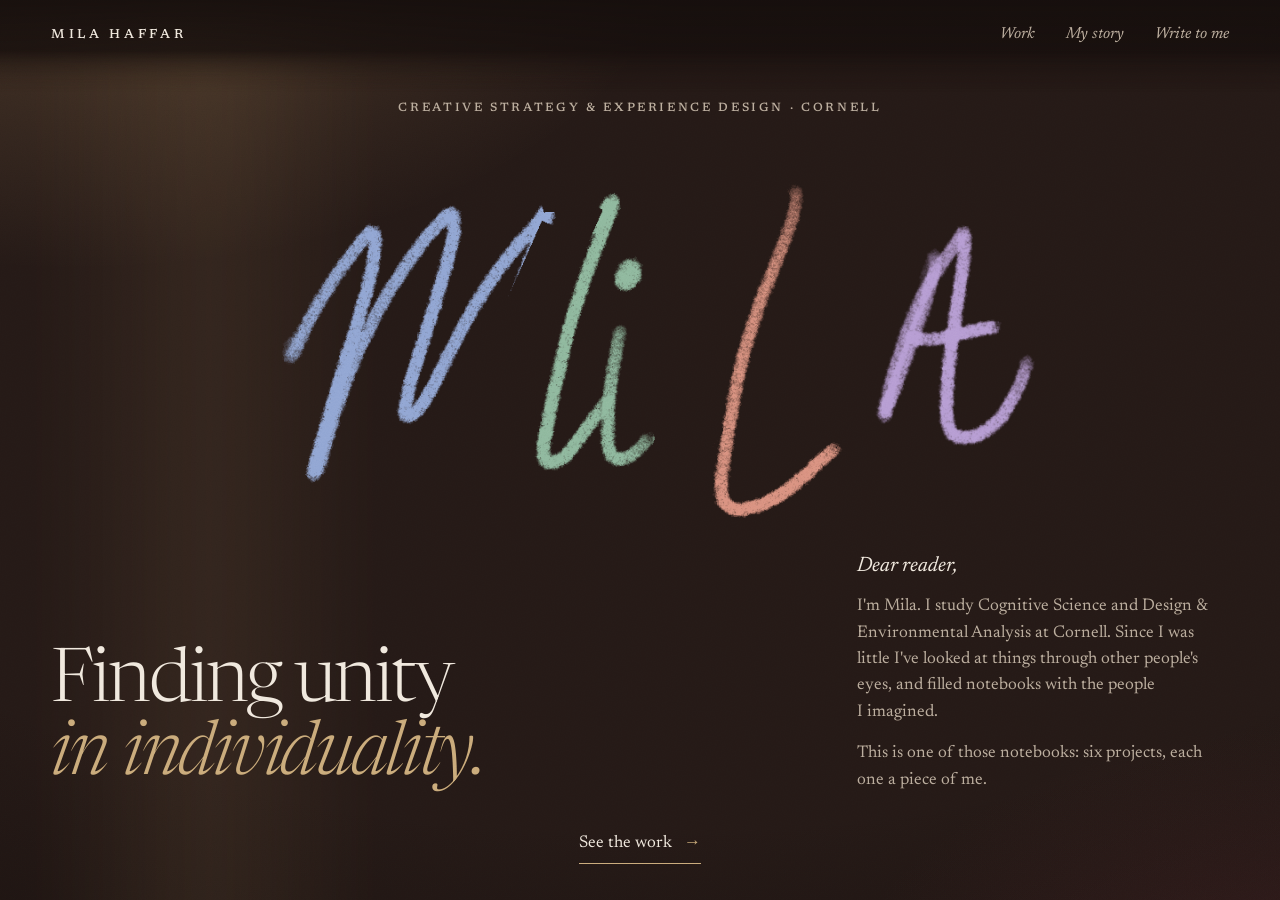
==== commit 09d717f6: "Split the site into pages: a one-screen opening and a Work page The homepage kept going: the opening" ====
--- a/index.html
+++ b/index.html
@@ -16,21 +16,17 @@
 <script src="js/site.js" defer></script>
 </head>
 <body id="top">
-<a class="skip" href="#work">Skip to the work</a>
+<a class="skip" href="work.html">Skip to the work</a>
 <div class="atmosphere" aria-hidden="true"></div>
 <div class="grain" aria-hidden="true"></div>
 
 <header class="topbar">
   <a class="brand" href="index.html">Mila Haffar</a>
   <nav class="topnav" aria-label="Main">
-    <a class="hide-sm" href="#work">Work</a>
+    <a href="work.html">Work</a>
     <a href="about.html">My story</a>
     <a href="contact.html">Write to me</a>
   </nav>
-  <div class="dock" aria-hidden="true">
-    <div class="mila" data-mila="static"></div>
-    <div class="dock-text"><span class="dock-num">I of VI</span><span class="dock-chapter">On going deeper</span></div>
-  </div>
 </header>
 
 <main>
@@ -41,261 +37,14 @@
     <div class="prologue-note">
       <p class="salutation">Dear reader,</p>
       <p>I'm Mila. I study Cognitive Science and Design &amp; Environmental Analysis at Cornell. Since I was little I've looked at things through other people's eyes, and filled notebooks with the people I imagined.</p>
-      <p>This is one of those notebooks: six projects, each one a piece of me. They're all just below. Keep scrolling and they unfold one at a time, like a story.</p>
+      <p>This is one of those notebooks: six projects, each one a piece of me.</p>
     </div>
-    <a class="cue" href="#work">See the work<span class="cue-line" aria-hidden="true"></span></a>
+    <a class="enter prologue-go" href="work.html">See the work <span aria-hidden="true">→</span></a>
   </section>
 
-  <section class="work" id="work" data-world="home" aria-labelledby="work-title">
-    <header class="work-head" data-reveal>
-      <h2 class="label" id="work-title">The work</h2>
-      <p class="work-lead">Six projects. <em>Start anywhere.</em></p>
-    </header>
-    <ol class="index">
-      <li class="index-item" data-world="mof" data-reveal style="--d: 0ms">
-        <a href="work/mof.html">
-          <span class="index-cover" aria-hidden="true"><span class="index-lid"><img src="assets/mof-cover.jpg" alt="" decoding="async"></span></span>
-          <span class="index-line"><span class="index-num">I</span><span class="index-kind">Hospitality · Brand strategy</span></span>
-          <span class="index-title title">MOF</span>
-          <span class="index-quote">Turkish culture, woven in.</span>
-        </a>
-      </li>
-      <li class="index-item" data-world="reset" data-reveal style="--d: 90ms">
-        <a href="work/reset-studio.html">
-          <span class="index-cover" aria-hidden="true"><span class="index-lid"><img src="assets/reset-cover.jpg" alt="" decoding="async"></span></span>
-          <span class="index-line"><span class="index-num">II</span><span class="index-kind">Service design</span></span>
-          <span class="index-title title">ReSET Studio</span>
-          <span class="index-quote">Return to yourself.</span>
-        </a>
-      </li>
-      <li class="index-item" data-world="yoca" data-reveal style="--d: 180ms">
-        <a href="work/yoca.html">
-          <span class="index-cover" aria-hidden="true"><span class="index-lid" style="--focus: 50% 18%"><img src="assets/yoca-cover.jpg" alt="" decoding="async"></span></span>
-          <span class="index-line"><span class="index-num">III</span><span class="index-kind">Brand identity</span></span>
-          <span class="index-title title">YOCA</span>
-          <span class="index-quote">One pouch, two needs.</span>
-        </a>
-      </li>
-      <li class="index-item" data-world="ithacard" data-reveal style="--d: 0ms">
-        <a href="work/ithacard.html">
-          <span class="index-cover" aria-hidden="true"><span class="index-lid"><img src="assets/ithacard-cover.jpg" alt="" loading="lazy" decoding="async"></span></span>
-          <span class="index-line"><span class="index-num">IV</span><span class="index-kind">App concept</span></span>
-          <span class="index-title title">IthaCard</span>
-          <span class="index-quote">Campus to Commons.</span>
-        </a>
-      </li>
-      <li class="index-item" data-world="botanic" data-reveal style="--d: 90ms">
-        <a href="work/botanic-gardens.html">
-          <span class="index-cover" aria-hidden="true"><span class="index-lid"><img src="assets/botanic-cover.jpg" alt="" loading="lazy" decoding="async"></span></span>
-          <span class="index-line"><span class="index-num">V</span><span class="index-kind">Wayfinding</span></span>
-          <span class="index-title title">Cornell Botanic Gardens</span>
-          <span class="index-quote">Eight gardens, one story.</span>
-        </a>
-      </li>
-      <li class="index-item" data-world="kintsu" data-reveal style="--d: 180ms">
-        <a href="work/studio-kintsu.html">
-          <span class="index-cover" aria-hidden="true"><span class="index-lid"><span class="lid-art"><span class="label">Studio Kintsu</span><span class="lid-art-title">Grow Through the Cracks</span></span></span></span>
-          <span class="index-line"><span class="index-num">VI</span><span class="index-kind">Product design</span></span>
-          <span class="index-title title">Studio Kintsu</span>
-          <span class="index-quote">Break, repair, grow.</span>
-        </a>
-      </li>
-    </ol>
-    <a class="cue work-cue" href="#chapter-mof" data-reveal>Or keep scrolling, and read them one at a time<span class="cue-line" aria-hidden="true"></span></a>
-  </section>
 
-  <!-- I -->
-  <section class="chapter chapter--left" id="chapter-mof" data-world="mof" data-num="I" data-chapter="On going deeper" aria-labelledby="t-mof">
-    <header class="chapter-head" data-reveal>
-      <p class="label chapter-num">I</p>
-      <p class="chapter-name">On going deeper</p>
-    </header>
-    <a class="box" href="work/mof.html" aria-label="MOF: open the project" data-reveal style="--d: 120ms">
-      <div class="kit">
-        <div class="kit-top" style="--d: 200ms"><span class="label">Creative strategy · Hospitality</span><span class="kit-arrow" aria-hidden="true">↗</span></div>
-        <div class="swatches" style="--d: 240ms"><span style="--c: #f2ebe0"></span><span style="--c: #d9c7a7"></span><span style="--c: #9c8a63"></span><span style="--c: #5b6f86"></span><span style="--c: #2e3a46"></span></div>
-        <div class="lines" style="--d: 300ms"><span>Go deeper, not bigger</span><span>A guest is a blessing</span><span>Roots that travel</span></div>
-      </div>
-      <div class="lid"><img src="assets/mof-cover.jpg" alt="MOF — Hospitality Experience &amp; Brand Strategy, Türkiye" decoding="async"></div>
-    </a>
-    <div class="chapter-card" data-reveal style="--d: 200ms">
-      <p class="label chapter-kind">Hospitality &amp; brand strategy · Türkiye</p>
-      <h2 class="chapter-title title" id="t-mof"><a href="work/mof.html">MOF</a></h2>
-      <p class="chapter-quote">Turkish culture, woven in.</p>
-      <p class="chapter-desc">A positioning for a new luxury Turkish hotel group that goes deeper, not bigger: culture as the experience, hospitality as a blessing, and a brand with roots that can travel.</p>
-      <ul class="pills"><li>Brand positioning</li><li>Cultural research</li><li>Audience insight</li></ul>
-      <a class="enter" href="work/mof.html">Read the project <span aria-hidden="true">→</span></a>
-    </div>
-    <aside class="note" data-reveal style="--d: 320ms">
-      <p class="note-label">From my notebook</p>
-      <p>Every resort in Antalya competes by adding more: bigger waterparks, longer buffets, another golf course. Whatever gets added gets copied. I kept asking what would happen if a hotel went deeper instead.</p>
-    </aside>
-  </section>
-
-  <!-- II -->
-  <section class="chapter chapter--right" id="chapter-reset" data-world="reset" data-num="II" data-chapter="On rest" aria-labelledby="t-reset">
-    <header class="chapter-head" data-reveal>
-      <p class="label chapter-num">II</p>
-      <p class="chapter-name">On rest</p>
-    </header>
-    <a class="box" href="work/reset-studio.html" aria-label="ReSET Studio: open the project" data-reveal style="--d: 120ms">
-      <div class="kit">
-        <div class="kit-top" style="--d: 200ms"><span class="label">Service design · Statler Hotel</span><span class="kit-arrow" aria-hidden="true">↗</span></div>
-        <div class="swatches" style="--d: 240ms"><span style="--c: #f3eee5"></span><span style="--c: #dcd5c8"></span><span style="--c: #9aa79a"></span><span style="--c: #7e8fa3"></span><span style="--c: #4f5b66"></span></div>
-        <div class="lines" style="--d: 300ms"><span>Return to yourself</span><span>Slate, walnut, water</span><span>Rest is the amenity</span></div>
-      </div>
-      <div class="lid"><img src="assets/reset-cover.jpg" alt="ReSET Studio — The Statler Hotel, reimagining the guest experience" loading="lazy" decoding="async"></div>
-    </a>
-    <div class="chapter-card" data-reveal style="--d: 200ms">
-      <p class="label chapter-kind">Service design · Statler Hotel · DEA 1110</p>
-      <h2 class="chapter-title title" id="t-reset"><a href="work/reset-studio.html">ReSET Studio</a></h2>
-      <p class="chapter-quote">Return to yourself.</p>
-      <p class="chapter-desc">A room redesign that brings Ithaca's nature inside for guests who arrive between busy travel and busy campus events, and mostly need rest.</p>
-      <ul class="pills"><li>Three personas</li><li>Journey map</li><li>Amenity kit</li></ul>
-      <a class="enter" href="work/reset-studio.html">Read the project <span aria-hidden="true">→</span></a>
-    </div>
-    <aside class="note" data-reveal style="--d: 320ms">
-      <p class="note-label">From my notebook</p>
-      <p>Guests reach the Statler between a long trip and a big campus event: a graduation, a reunion, a talk. They don't need more to do. They need rest, and Ithaca's gorges, stone and water already know how to give it.</p>
-    </aside>
-  </section>
-
-  <!-- III -->
-  <section class="chapter chapter--wide" id="chapter-yoca" data-world="yoca" data-num="III" data-chapter="On making two things one" aria-labelledby="t-yoca">
-    <header class="chapter-head" data-reveal>
-      <p class="label chapter-num">III</p>
-      <p class="chapter-name">On making two things one</p>
-    </header>
-    <a class="box" href="work/yoca.html" aria-label="YOCA: open the project" data-reveal style="--d: 120ms">
-      <div class="kit">
-        <div class="kit-top" style="--d: 200ms"><span class="label">Brand identity · Food Hackathon</span><span class="kit-arrow" aria-hidden="true">↗</span></div>
-        <div class="swatches" style="--d: 240ms"><span style="--c: #e6a3a9"></span><span style="--c: #9fb57f"></span><span style="--c: #4b3026"></span><span style="--c: #f0a85e"></span><span style="--c: #f1ddaa"></span></div>
-        <div class="lines" style="--d: 300ms"><span>One pouch, two needs</span><span>20g protein, 100mg caffeine</span><span>Four flavors</span></div>
-      </div>
-      <div class="lid" style="--focus: 50% 18%"><img src="assets/yoca-cover.jpg" alt="YOCA — high-protein yogurt with natural caffeine" loading="lazy" decoding="async"></div>
-    </a>
-    <div class="chapter-card" data-reveal style="--d: 200ms">
-      <p class="label chapter-kind">Brand identity · Cornell Food Hackathon 2025</p>
-      <h2 class="chapter-title title" id="t-yoca"><a href="work/yoca.html">YOCA</a></h2>
-      <p class="chapter-quote">One pouch, two needs.</p>
-      <p class="chapter-desc">A caffeinated, high-protein Greek yogurt in a squeezable pouch, so a coffee and a protein bar become one thing. I led concept, branding, and graphics.</p>
-      <ul class="pills"><li>Naming</li><li>Visual identity</li><li>Pitch graphics</li></ul>
-      <a class="enter" href="work/yoca.html">Read the project <span aria-hidden="true">→</span></a>
-    </div>
-    <aside class="note" data-reveal style="--d: 320ms">
-      <p class="note-label">From my notebook</p>
-      <p>Meet Amanda. She drinks a coffee to stay awake and grabs a protein bar to stay full. Two products for one morning. So we made them one.</p>
-    </aside>
-  </section>
-
-  <!-- IV -->
-  <section class="chapter chapter--left" id="chapter-ithacard" data-world="ithacard" data-num="IV" data-chapter="On a reason to go" aria-labelledby="t-ithacard">
-    <header class="chapter-head" data-reveal>
-      <p class="label chapter-num">IV</p>
-      <p class="chapter-name">On a reason to go</p>
-    </header>
-    <a class="box" href="work/ithacard.html" aria-label="IthaCard: open the project" data-reveal style="--d: 120ms">
-      <div class="kit">
-        <div class="kit-top" style="--d: 200ms"><span class="label">App concept · Ithaca, NY</span><span class="kit-arrow" aria-hidden="true">↗</span></div>
-        <div class="swatches" style="--d: 240ms"><span style="--c: #ece3d6"></span><span style="--c: #c9b9a3"></span><span style="--c: #2f2b28"></span><span style="--c: #2f8a85"></span><span style="--c: #e3a53c"></span></div>
-        <div class="lines" style="--d: 300ms"><span>Campus to Commons</span><span>A reason to go</span><span>Rewarded for coming back</span></div>
-      </div>
-      <div class="lid"><img src="assets/ithacard-cover.jpg" alt="IthaCard — connecting Cornell students with local Ithaca businesses" loading="lazy" decoding="async"></div>
-    </a>
-    <div class="chapter-card" data-reveal style="--d: 200ms">
-      <p class="label chapter-kind">App concept · AEM 3110 · Ithaca, NY</p>
-      <h2 class="chapter-title title" id="t-ithacard"><a href="work/ithacard.html">IthaCard</a></h2>
-      <p class="chapter-quote">Campus to Commons.</p>
-      <p class="chapter-desc">An app that gives Cornell students a reason to leave Collegetown and gives local businesses loyal customers, shaped by interviews on both sides of the counter.</p>
-      <ul class="pills"><li>Interviews</li><li>Rewards tiers</li><li>Maps prototype</li></ul>
-      <a class="enter" href="work/ithacard.html">Read the project <span aria-hidden="true">→</span></a>
-    </div>
-    <aside class="note" data-reveal style="--d: 320ms">
-      <p class="note-label">From my notebook</p>
-      <p>In our research, 83% felt disconnected from Ithaca beyond campus. Google and Yelp already list the places. What was missing was a reason to go, and a reason to come back.</p>
-    </aside>
-  </section>
-
-  <!-- V -->
-  <section class="chapter chapter--right" id="chapter-botanic" data-world="botanic" data-num="V" data-chapter="On turning eight into one" aria-labelledby="t-botanic">
-    <header class="chapter-head" data-reveal>
-      <p class="label chapter-num">V</p>
-      <p class="chapter-name">On turning eight into one</p>
-    </header>
-    <a class="box" href="work/botanic-gardens.html" aria-label="Cornell Botanic Gardens: open the project" data-reveal style="--d: 120ms">
-      <div class="kit">
-        <div class="kit-top" style="--d: 200ms"><span class="label">Wayfinding · Climate Route</span><span class="kit-arrow" aria-hidden="true">↗</span></div>
-        <div class="swatches" style="--d: 240ms"><span style="--c: #e7e4d8"></span><span style="--c: #7f9a6a"></span><span style="--c: #3c4a34"></span><span style="--c: #b88a4a"></span><span style="--c: #d8cbb0"></span></div>
-        <div class="lines" style="--d: 300ms"><span>How nature protects</span><span>How nature thrives</span><span>Start anywhere</span></div>
-      </div>
-      <div class="lid"><img src="assets/botanic-cover.jpg" alt="Cornell Botanic Gardens — Climate Route wayfinding" loading="lazy" decoding="async"></div>
-    </a>
-    <div class="chapter-card" data-reveal style="--d: 200ms">
-      <p class="label chapter-kind">Wayfinding · Climate Route · DEA 5540</p>
-      <h2 class="chapter-title title" id="t-botanic"><a href="work/botanic-gardens.html">Cornell Botanic Gardens</a></h2>
-      <p class="chapter-quote">Eight gardens, one story.</p>
-      <p class="chapter-desc">A wayfinding system that turns eight scattered gardens into one Climate Route, with a single story about how nature protects and thrives in a warming world.</p>
-      <ul class="pills"><li>Narrative</li><li>Leaf markers</li><li>Route map</li></ul>
-      <a class="enter" href="work/botanic-gardens.html">Read the project <span aria-hidden="true">→</span></a>
-    </div>
-    <aside class="note" data-reveal style="--d: 320ms">
-      <p class="note-label">From my notebook</p>
-      <p>Eight scattered gardens don't feel like a journey on their own. So before we designed a single sign, we gave them one story to tell: how nature protects, and how it thrives.</p>
-    </aside>
-  </section>
-
-  <!-- VI -->
-  <section class="chapter chapter--wide" id="chapter-kintsu" data-world="kintsu" data-num="VI" data-chapter="On growing through the cracks" aria-labelledby="t-kintsu">
-    <header class="chapter-head" data-reveal>
-      <p class="label chapter-num">VI</p>
-      <p class="chapter-name">On growing through the cracks</p>
-    </header>
-    <a class="box" href="work/studio-kintsu.html" aria-label="Studio Kintsu: open the project" data-reveal style="--d: 120ms">
-      <div class="kit">
-        <div class="kit-top" style="--d: 200ms"><span class="label">Product design · Lamp</span><span class="kit-arrow" aria-hidden="true">↗</span></div>
-        <div class="swatches" style="--d: 240ms"><span style="--c: #f4efe6"></span><span style="--c: #d4a83c"></span><span style="--c: #a9b797"></span><span style="--c: #b07a5a"></span><span style="--c: #3a3431"></span></div>
-        <div class="lines" style="--d: 300ms"><span>Break, repair, grow</span><span>From healing to growing</span><span>A seed on top</span></div>
-      </div>
-      <div class="lid">
-        <div class="lid-art" role="img" aria-label="Studio Kintsu — Grow Through the Cracks. Gold fills the cracks in dark ceramic, with new leaves at their ends.">
-          <span class="label">Studio Kintsu</span>
-          <span class="lid-art-title">Grow Through the Cracks</span>
-        </div>
-      </div>
-    </a>
-    <div class="chapter-card" data-reveal style="--d: 200ms">
-      <p class="label chapter-kind">Product design · Lamp · Studio Kintsu</p>
-      <h2 class="chapter-title title" id="t-kintsu"><a href="work/studio-kintsu.html">Studio Kintsu</a></h2>
-      <p class="chapter-quote">Break, repair, grow.</p>
-      <p class="chapter-desc">Grow Through the Cracks, a lamp that reads kintsugi as a story of growth: a fractured ceramic base, three floral shades, and a seed at the top.</p>
-      <ul class="pills"><li>Concept</li><li>Form</li><li>Product story</li></ul>
-      <a class="enter" href="work/studio-kintsu.html">Read the project <span aria-hidden="true">→</span></a>
-    </div>
-    <aside class="note" data-reveal style="--d: 320ms">
-      <p class="note-label">From my notebook</p>
-      <p>Kintsugi says a bowl is more beautiful for having been broken. I wanted my lamp to take that one step further: from healing to growing.</p>
-    </aside>
-  </section>
-
-  <section class="epilogue" id="epilogue" data-world="home" aria-labelledby="epilogue-title">
-    <h2 class="label" id="epilogue-title" data-reveal>Epilogue</h2>
-    <div class="epi-text" data-reveal style="--d: 120ms">
-      <p>Looking back, my projects keep doing the same thing. Two products become one pouch. Eight gardens become one route. Students and locals end up at the same table.</p>
-      <p>I take separate pieces and look for what holds them together. It's how my mind works. <em>It's how my name comes together, too.</em></p>
-    </div>
-    <div class="mila mila--finale" data-mila="finale" role="img" aria-label="Mila's handwritten signature"></div>
-    <div class="ps" data-reveal>
-      <p><span class="ps-mark">P.S.</span>For projects, internships, or a conversation about design and how people think, write to me.</p>
-      <a class="ps-email" href="mailto:hello@milahaffar.com">hello@milahaffar.com</a>
-      <div class="ps-links"><a href="https://linkedin.com">LinkedIn</a><a href="about.html">Read my story</a></div>
-    </div>
-  </section>
 </main>
 
-<footer class="footer">
-  <span>Mila Haffar · Ithaca, NY</span>
-  <a href="#top">Back to the beginning ↑</a>
-</footer>
 
 </body>
 </html>
--- a/css/styles.css
+++ b/css/styles.css
@@ -1,14 +1,13 @@
 /* Mila Haffar — six projects from her notebook, in velvet.
    Direction from Mila's portfolio survey (Ember, Oct 2026) and her notes on the
-   first version: golden hour after dark, velvet, film grain and ceramic; every
-   project in one place near the top; a story that unfolds below for anyone who
-   keeps scrolling; each project quietly its own world, never named as one. */
+   first version: golden hour after dark, velvet, film grain and ceramic; her M
+   coming together on the first page; every project in one place on the Work
+   page; each project quietly its own world, never named as one. */
 
 /* — worlds —
-   The page's light is set by data-world on <html>. The homepage changes it
-   as each chapter crosses the middle of the screen (or while a cover in the
-   grid is pointed at); case pages set it once. Registered so the light can
-   fade from one project to the next. */
+   The page's light is set by data-world on <html>. Case pages set it once;
+   the Work page lends it to whichever project is pointed at. Registered so
+   the light can fade from one project to the next. */
 @property --ground { syntax: '<color>'; inherits: true; initial-value: #241916; }
 @property --deep { syntax: '<color>'; inherits: true; initial-value: #150e0c; }
 @property --accent { syntax: '<color>'; inherits: true; initial-value: #c9a978; }
@@ -124,7 +123,7 @@
 }
 .skip:focus { top: 14px; }
 
-.label, .brand, .index-line, .dock-num, .note-label, .letter h2, .case-meta dt, .step-num { font-family: var(--font-label); }
+.label, .brand, .work-line, .note-label, .letter h2, .case-meta dt, .step-num { font-family: var(--font-label); }
 .label {
   font-size: 12px; line-height: 1.4; letter-spacing: 0.22em; text-transform: uppercase;
   font-weight: 500; color: var(--muted); margin: 0;
@@ -195,9 +194,10 @@
 .topnav a:hover, .topnav a[aria-current="page"] { color: var(--ink); background-size: 100% 1px; }
 
 /* — prologue — */
+/* The homepage is this one screen: everything is sized to fit the window's height. */
 .prologue {
   position: relative; min-height: 100svh;
-  padding: 104px var(--gutter) 40px;
+  padding: 88px var(--gutter) 24px;
   display: grid; grid-template-columns: repeat(12, minmax(0, 1fr)); column-gap: var(--col-gap);
   align-content: center;
 }
@@ -205,120 +205,57 @@
 .mila { position: relative; width: 100%; overflow: hidden; }
 .mila-stage { position: absolute; left: 0; top: 0; width: 1920px; height: 1080px; transform-origin: 0 0; }
 .mila-stage svg { position: absolute; inset: 0; overflow: visible; }
-.mila--hero { grid-column: 1 / -1; width: min(100%, 940px, calc((100svh - 400px) * 2.17)); min-width: min(100%, 520px); margin: 0 auto 4px; aspect-ratio: 1680 / 775; }
+.mila--hero { grid-column: 1 / -1; width: min(100%, 940px, calc((100svh - 470px) * 2.17)); min-width: min(100%, 420px); margin: 0 auto 4px; aspect-ratio: 1680 / 775; }
 .prologue-title {
   grid-column: 1 / 8; align-self: end;
-  font-size: clamp(44px, 5.8vw, 92px); font-weight: 300; line-height: 0.98; letter-spacing: -0.028em;
+  font-size: clamp(40px, min(5.8vw, 9.5svh), 92px); font-weight: 300; line-height: 0.98; letter-spacing: -0.028em;
 }
 .prologue-title em { color: var(--accent); font-weight: 300; }
-.prologue-note { grid-column: 9 / 13; align-self: end; font-size: 18px; line-height: 1.6; color: var(--muted); }
+.prologue-note { grid-column: 9 / 13; align-self: end; font-size: 17px; line-height: 1.55; color: var(--muted); }
 .prologue-note .salutation { font-style: italic; color: var(--ink); font-size: 21px; margin-bottom: 0.5em; }
-.cue {
-  grid-column: 1 / -1; justify-self: center; margin-top: clamp(28px, 5vh, 64px);
-  display: inline-flex; flex-direction: column; align-items: center; gap: 10px;
-  font-style: italic; font-size: 16px; color: var(--muted); text-decoration: none;
-}
-.cue-line { width: 1px; height: 56px; background: linear-gradient(var(--accent), transparent); transform-origin: top; animation: cue 2.6s var(--ease-out) infinite; }
-@keyframes cue { 0% { transform: scaleY(0); opacity: 1; } 70% { transform: scaleY(1); opacity: 1; } 100% { transform: scaleY(1); opacity: 0; } }
-.cue:hover { color: var(--ink); }
-
-/* — the work: all six in one place, right under the opening — */
-.work { padding: 10vh var(--gutter) 8vh; display: grid; justify-items: center; }
-.work-head {
-  width: 100%; display: flex; justify-content: space-between; align-items: baseline; gap: 16px; flex-wrap: wrap;
-  border-bottom: 1px solid var(--hair-strong); padding-bottom: 14px; margin-bottom: clamp(28px, 4vw, 48px);
-}
-.work-lead { margin: 0; font-size: clamp(22px, 2.4vw, 32px); font-weight: 300; font-style: italic; line-height: 1.2; }
+.prologue-go { grid-column: 1 / -1; justify-self: center; margin-top: clamp(16px, 4svh, 48px); font-size: 19px; }
+
+/* — the work: all six projects in one place, with enough of each to choose — */
+.work-page { padding: 128px var(--gutter) clamp(72px, 10vw, 128px); }
+.work-head { display: grid; gap: 12px; max-width: 780px; margin-bottom: clamp(40px, 5vw, 64px); }
+.work-head .label { color: var(--accent); }
+.work-lead { font-size: clamp(40px, 4.6vw, 68px); font-weight: 300; line-height: 1; letter-spacing: -0.025em; }
 .work-lead em { color: var(--accent); }
-.index {
-  width: 100%;
-  display: grid; grid-template-columns: repeat(3, minmax(0, 1fr));
-  gap: clamp(40px, 5vw, 72px) var(--col-gap);
-}
-.index-item > a { display: grid; gap: 6px; text-decoration: none; color: var(--ink); }
-/* The cover is a lid on a box; pointing at it opens it a crack, and the
-   project's own light shows underneath. */
-.index-cover {
-  position: relative; display: block; aspect-ratio: 4 / 3; margin-bottom: 14px;
-  perspective: 1400px; border-radius: 10px;
-  background: radial-gradient(70% 60% at 50% 100%, color-mix(in srgb, var(--accent) 55%, transparent), transparent 75%), var(--deep);
-}
-.index-lid {
-  position: absolute; inset: 0; border-radius: inherit; overflow: hidden; background: var(--deep);
-  transform-origin: 50% 0; transition: transform 0.9s var(--ease-lid), box-shadow 0.9s var(--ease-lid);
-  box-shadow: 0 34px 60px -34px rgb(0 0 0 / 0.85), 0 0 0 1px rgb(255 255 255 / 0.05);
-}
-.index-lid img { width: 100%; height: 100%; object-fit: cover; object-position: var(--focus, 50% 50%); }
-.index-lid::after {
-  content: ""; position: absolute; inset: 0; pointer-events: none; border-radius: inherit;
-  background: linear-gradient(165deg, rgb(255 255 255 / 0.12), transparent 38%);
-  box-shadow: inset 0 1px 0 rgb(255 255 255 / 0.1);
-}
-.index-lid .lid-art { gap: 6px; padding: 12px; }
-.index-lid .lid-art-title { font-size: clamp(18px, 2.1vw, 30px); }
-.index-item > a:hover .index-lid, .index-item > a:focus-visible .index-lid {
-  transform: rotateX(18deg); box-shadow: 0 40px 50px -30px color-mix(in srgb, var(--accent) 45%, transparent);
-}
-.index-line { display: flex; gap: 12px; align-items: baseline; font-size: 12px; letter-spacing: 0.2em; text-transform: uppercase; color: var(--muted); }
-.index-num { color: var(--accent); min-width: 2.2em; }
-.index-title { font-size: clamp(30px, 3vw, 46px); line-height: 1; margin-top: 4px; transition: color 0.3s; }
-.index-item[data-world="mof"] .index-title { font-size: clamp(32px, 3.3vw, 50px); }
-.index-quote { font-size: 17px; font-style: italic; font-weight: 300; color: var(--muted); transition: color 0.3s; }
-.index-item > a:hover .index-title { color: var(--accent); }
-.index-item > a:hover .index-quote { color: var(--ink); }
-.index-item > a:focus-visible { outline-offset: 10px; }
-.work-cue { margin-top: clamp(56px, 9vh, 104px); text-align: center; }
-
-/* — the story: each project, one at a time — */
-.chapter {
-  position: relative;
-  padding: 16vh var(--gutter) 12vh;
-  display: grid; grid-template-columns: repeat(12, minmax(0, 1fr)); column-gap: var(--col-gap); row-gap: clamp(28px, 4vw, 48px);
-  align-items: start;
-  scroll-margin-top: 0;
-}
-.chapter-head {
-  grid-column: 1 / -1;
-  display: grid; grid-template-columns: repeat(12, minmax(0, 1fr)); column-gap: var(--col-gap); align-items: baseline;
-  border-top: 1px solid var(--hair); padding-top: 20px;
-}
-.chapter-num { grid-column: 1 / 3; color: var(--accent); }
-.chapter-name {
-  grid-column: 3 / 13;
-  font-size: clamp(32px, 4.2vw, 64px); font-style: italic; font-weight: 300; line-height: 1.04; letter-spacing: -0.02em;
-}
-
-.chapter .box { grid-column: 1 / 8; grid-row: 2 / span 2; }
-.chapter .chapter-card { grid-column: 9 / 13; grid-row: 2; }
-.chapter .note { grid-column: 9 / 13; grid-row: 3; }
-
-.chapter--right .box { grid-column: 6 / 13; }
-.chapter--right .chapter-card { grid-column: 1 / 5; }
-.chapter--right .note { grid-column: 1 / 5; }
-
-.chapter--wide .box { grid-column: 2 / 12; grid-row: 2; aspect-ratio: 16 / 9; }
-.chapter--wide .chapter-card { grid-column: 2 / 7; grid-row: 3; }
-.chapter--wide .note { grid-column: 8 / 12; grid-row: 3; margin-top: 12px; }
-
-/* Each project's own texture, faint and fading at the edges */
-.chapter::before {
+.work-intro { margin: 0; max-width: 46ch; font-size: clamp(18px, 1.6vw, 21px); color: var(--muted); }
+.work-grid { display: grid; grid-template-columns: repeat(3, minmax(0, 1fr)); gap: clamp(56px, 6vw, 88px) var(--col-gap); }
+.work-card { display: flex; flex-direction: column; gap: 8px; height: 100%; text-decoration: none; color: var(--ink); }
+.work-card .box { margin-bottom: 18px; }
+.work-card:focus-visible { outline-offset: 10px; }
+.work-line { display: flex; gap: 12px; align-items: baseline; font-size: 11px; line-height: 1.5; letter-spacing: 0.2em; text-transform: uppercase; color: var(--muted); }
+.work-num { flex: none; min-width: 2.4em; color: var(--accent); }
+.work-title { font-size: clamp(32px, 3vw, 48px); line-height: 1; margin-top: 6px; transition: color 0.3s; }
+.work-item[data-world="mof"] .work-title { font-size: clamp(34px, 3.3vw, 52px); }
+.work-quote { font-size: clamp(19px, 1.6vw, 22px); line-height: 1.3; font-style: italic; font-weight: 300; color: var(--accent); }
+.work-desc { margin-top: 4px; font-size: 16px; line-height: 1.6; color: var(--muted); }
+.work-card .pills { margin: 8px 0 22px; }
+.work-card .enter { align-self: flex-start; margin-top: auto; }
+.work-card:hover .work-title { color: var(--accent); }
+.work-card:hover .enter span, .work-card:focus-visible .enter span { translate: 6px 0; }
+
+/* Each project's own texture behind its case page's opening, faint and fading at the edges */
+.case-hero { position: relative; isolation: isolate; }
+.case-hero::before {
   content: ""; position: absolute; inset: 0; z-index: -1; pointer-events: none; opacity: 0.9;
   -webkit-mask-image: radial-gradient(75% 60% at 70% 45%, #000, transparent 75%);
   mask-image: radial-gradient(75% 60% at 70% 45%, #000, transparent 75%);
 }
-.chapter--right::before { -webkit-mask-image: radial-gradient(75% 60% at 30% 45%, #000, transparent 75%); mask-image: radial-gradient(75% 60% at 30% 45%, #000, transparent 75%); }
 /* threads, woven */
-.chapter[data-world="mof"]::before {
+[data-world="mof"] .case-hero::before {
   background:
     repeating-linear-gradient(45deg, color-mix(in srgb, var(--accent) 7%, transparent) 0 1px, transparent 1px 16px),
     repeating-linear-gradient(-45deg, color-mix(in srgb, var(--accent) 7%, transparent) 0 1px, transparent 1px 16px);
 }
 /* slate and still water */
-.chapter[data-world="reset"]::before {
+[data-world="reset"] .case-hero::before {
   background: repeating-linear-gradient(to bottom, color-mix(in srgb, var(--accent) 8%, transparent) 0 1px, transparent 1px 26px);
 }
 /* strawberry and matcha, soft */
-.chapter[data-world="yoca"]::before {
+[data-world="yoca"] .case-hero::before {
   background:
     radial-gradient(28% 24% at 84% 22%, rgb(230 163 169 / 0.16), transparent 70%),
     radial-gradient(24% 22% at 12% 78%, rgb(159 181 127 / 0.13), transparent 70%),
@@ -326,13 +263,13 @@
   -webkit-mask-image: none; mask-image: none;
 }
 /* a street grid */
-.chapter[data-world="ithacard"]::before {
+[data-world="ithacard"] .case-hero::before {
   background:
     linear-gradient(rgb(47 138 133 / 0.09) 1px, transparent 1px) 0 0 / 56px 56px,
     linear-gradient(90deg, rgb(47 138 133 / 0.09) 1px, transparent 1px) 0 0 / 56px 56px;
 }
 /* light through leaves */
-.chapter[data-world="botanic"]::before {
+[data-world="botanic"] .case-hero::before {
   background:
     radial-gradient(9% 7% at 22% 30%, rgb(201 154 88 / 0.13), transparent 70%),
     radial-gradient(7% 6% at 34% 58%, rgb(127 154 106 / 0.16), transparent 70%),
@@ -341,7 +278,7 @@
     radial-gradient(8% 7% at 26% 88%, rgb(127 154 106 / 0.12), transparent 70%);
 }
 /* gold in the cracks */
-.chapter[data-world="kintsu"]::before {
+[data-world="kintsu"] .case-hero::before {
   background: url("../assets/kintsu-cracks.svg") 100% 30% / 1100px auto no-repeat;
   opacity: 0.16;
 }
@@ -374,7 +311,7 @@
 .lines { display: flex; flex-direction: column; gap: 2px; }
 .lines span { font-size: clamp(20px, 2.2vw, 30px); line-height: 1.18; font-style: italic; font-weight: 300; }
 .pills { display: flex; flex-wrap: wrap; gap: 6px; }
-.pills li { border: 1px solid var(--hair-strong); border-radius: 999px; padding: 3px 12px; font-size: 13px; color: var(--muted); }
+.pills li, .pills span { border: 1px solid var(--hair-strong); border-radius: 999px; padding: 3px 12px; font-size: 13px; color: var(--muted); }
 
 .lid {
   position: absolute; inset: 0; border-radius: var(--r); overflow: hidden;
@@ -390,9 +327,8 @@
   background: linear-gradient(165deg, rgb(255 255 255 / 0.13), transparent 38%), linear-gradient(to top, rgb(0 0 0 / 0.18), transparent 40%);
   box-shadow: inset 0 1px 0 rgb(255 255 255 / 0.12);
 }
-.box:hover .lid, .box:focus-visible .lid, .box.is-open .lid { transform: rotateX(84deg); box-shadow: 0 10px 30px -10px rgb(0 0 0 / 0.6); }
-.box:hover .kit > *, .box:focus-visible .kit > *, .box.is-open .kit > * { opacity: 1; translate: 0 0; }
-.box:focus-visible { outline-offset: 6px; }
+.box:hover .lid, .work-card:hover .lid, .work-card:focus-visible .lid, .box.is-open .lid { transform: rotateX(84deg); box-shadow: 0 10px 30px -10px rgb(0 0 0 / 0.6); }
+.box:hover .kit > *, .work-card:hover .kit > *, .work-card:focus-visible .kit > *, .box.is-open .kit > * { opacity: 1; translate: 0 0; }
 
 /* Studio Kintsu's cover: fired clay with gold in the cracks, until a photo arrives */
 .lid-art {
@@ -409,14 +345,6 @@
   font-size: clamp(28px, 3.6vw, 56px); line-height: 1.05; letter-spacing: 0.01em;
   text-shadow: 0 2px 24px rgb(0 0 0 / 0.5);
 }
-
-.chapter-card { padding-top: 6px; }
-.chapter-kind { color: var(--muted); }
-.chapter-title { font-size: var(--title-size); line-height: 0.92; margin: 16px 0 20px; }
-.chapter-title a { text-decoration: none; }
-.chapter-quote { font-size: clamp(21px, 1.9vw, 27px); line-height: 1.3; font-style: italic; font-weight: 300; color: var(--accent); margin-bottom: 18px; }
-.chapter-desc { font-size: 17px; line-height: 1.6; color: var(--muted); max-width: 42ch; margin-bottom: 22px; }
-.chapter-card .pills { margin-bottom: 30px; }
 
 .enter {
   display: inline-flex; align-items: baseline; gap: 12px;
@@ -445,21 +373,7 @@
   font-style: normal; font-size: 11px; letter-spacing: 0.22em; text-transform: uppercase; font-weight: 500;
   color: var(--oxblood); line-height: 30px; margin: 0;
 }
-.chapter--right .note { --tilt: 1.2deg; }
-.chapter--wide .note { --tilt: -0.8deg; }
-
-/* — epilogue — */
-.epilogue {
-  position: relative;
-  padding: 14vh var(--gutter) 16vh;
-  display: grid; justify-items: center; align-content: center; text-align: center;
-}
-.epi-text { max-width: 34ch; font-size: clamp(22px, 2.3vw, 31px); font-weight: 300; line-height: 1.5; margin-top: 28px; }
-.epi-text p { margin-bottom: 0.6em; }
-.epi-text em { color: var(--accent); }
-.mila--finale { width: min(640px, 88vw); margin: clamp(24px, 5vh, 56px) auto; aspect-ratio: 1440 / 775; }
-.ps { max-width: 44ch; font-size: 18px; color: var(--muted); }
-.ps-mark { font-style: italic; color: var(--accent); margin-right: 0.3em; }
+
 .ps-email {
   display: inline-block; margin: 22px 0 18px;
   font-size: clamp(28px, 3.6vw, 52px); font-style: italic; font-weight: 300; letter-spacing: -0.015em; line-height: 1.1;
@@ -471,22 +385,6 @@
 .ps-links { display: flex; justify-content: center; gap: 28px; font-size: 16px; }
 .ps-links a { color: var(--muted); text-decoration: none; font-style: italic; }
 .ps-links a:hover { color: var(--ink); }
-
-/* — which chapter you're in, beside her M, while you read the story — */
-.dock {
-  position: absolute; left: 50%; top: 10px;
-  display: flex; align-items: center; gap: 12px;
-  padding: 4px 18px 4px 8px; border-radius: 999px;
-  background: color-mix(in srgb, var(--ground) 70%, transparent);
-  box-shadow: inset 0 0 0 1px var(--hair);
-  opacity: 0; translate: -50% -8px; pointer-events: none;
-  transition: opacity 0.6s var(--ease-out), translate 0.6s var(--ease-out);
-}
-.dock.is-on { opacity: 1; translate: -50% 0; }
-.dock .mila { width: 30px; margin: 2px 0 2px 8px; }
-.dock-text { display: flex; flex-direction: column; line-height: 1.25; }
-.dock-num { font-size: 10px; letter-spacing: 0.22em; text-transform: uppercase; color: var(--accent); }
-.dock-chapter { font-size: 14px; font-style: italic; color: var(--ink); white-space: nowrap; }
 
 /* — footer — */
 .footer {
@@ -602,13 +500,10 @@
 @media (max-width: 960px) {
   .prologue-title { grid-column: 1 / -1; }
   .prologue-note { grid-column: 1 / -1; max-width: 46ch; margin-top: 28px; }
-  .chapter, .chapter-head, .case-hero, .case-section { grid-template-columns: minmax(0, 1fr); }
-  .chapter > *, .chapter--right > *, .chapter--wide > *, .chapter-head > *, .case-hero > *, .case-section > * { grid-column: 1 / -1 !important; grid-row: auto !important; }
-  .chapter { padding-top: 12vh; padding-bottom: 8vh; }
-  .chapter-head { row-gap: 8px; }
-  .chapter--wide .box { aspect-ratio: 4 / 3; }
+  .case-hero, .case-section { grid-template-columns: minmax(0, 1fr); }
+  .case-hero > *, .case-section > * { grid-column: 1 / -1 !important; grid-row: auto !important; }
   .note { max-width: 520px; }
-  .index { grid-template-columns: repeat(2, minmax(0, 1fr)); }
+  .work-grid { grid-template-columns: repeat(2, minmax(0, 1fr)); }
   .case-hero .note { margin-top: 20px; }
   .case-cover { aspect-ratio: 4 / 3; }
   .case-meta { grid-template-columns: repeat(2, minmax(0, 1fr)); }
@@ -621,23 +516,10 @@
   .topbar { padding-top: 16px; }
   .brand { font-size: 11px; letter-spacing: 0.22em; }
   .topnav a { font-size: 15px; }
-  .topnav .hide-sm { display: none; }
-  .prologue { padding-top: 104px; }
+  .prologue { padding-top: 92px; }
   .mila--hero { margin: 24px -8px 20px; width: calc(100% + 16px); }
-  .work-head { margin-bottom: 24px; }
-  .index { column-gap: 14px; row-gap: 34px; }
-  .index-cover { margin-bottom: 8px; border-radius: 8px; }
-  .index-line { font-size: 10px; letter-spacing: 0.16em; gap: 8px; }
-  .index-kind { display: none; }
-  .index-title { font-size: 26px; }
-  .index-item[data-world="mof"] .index-title { font-size: 28px; }
-  .index-item[data-world="botanic"] .index-title { font-size: 23px; }
-  .index-quote { font-size: 15px; line-height: 1.4; }
-  .dock { left: calc(var(--gutter) - 6px); top: 8px; translate: 0 -8px; padding-right: 14px; }
-  .dock.is-on { translate: 0 0; }
-  .topbar.is-docked .brand { opacity: 0; }
-  .dock .mila { width: 26px; }
-  .dock-chapter { display: none; }
+  .work-page { padding-top: 112px; }
+  .work-grid { grid-template-columns: minmax(0, 1fr); row-gap: 64px; }
   .case-meta { grid-template-columns: minmax(0, 1fr); }
   .case-meta div + div { border-left: 0; padding-left: 0; border-top: 1px solid var(--hair); }
   .case-foot { grid-template-columns: minmax(0, 1fr); }
@@ -645,16 +527,27 @@
   .footer { font-size: 13px; }
 }
 
+/* short phones: the opening still fits one screen */
+@media (max-width: 600px) and (max-height: 760px) {
+  .prologue { padding-top: 76px; padding-bottom: 16px; }
+  .prologue-label { font-size: 10px; }
+  .mila--hero { width: 76%; min-width: 0; margin: 10px auto 12px; }
+  .prologue-title { font-size: 36px; }
+  .prologue-note { margin-top: 16px; font-size: 16px; line-height: 1.5; }
+  .prologue-note .salutation { font-size: 18px; margin-bottom: 0.3em; }
+  .prologue-go { margin-top: 14px; font-size: 17px; }
+}
+
 /* — less motion — */
 @media (prefers-reduced-motion: reduce) {
   :root { transition: none; }
-  .grain, .atmosphere::after, .cue-line { animation: none; }
+  .grain, .atmosphere::after { animation: none; }
   .js [data-reveal] { opacity: 1; translate: none; transition: none; }
   .lid { transition: opacity 0.3s ease; }
   .box:hover .lid, .box:focus-visible .lid, .box.is-open .lid { transform: none; opacity: 0; }
   .kit > * { transition: opacity 0.3s ease; translate: none; }
-  .note, .enter span, .index-lid { transition: none; }
-  .index-item > a:hover .index-lid, .index-item > a:focus-visible .index-lid { transform: none; }
+  .note, .enter span, .work-title { transition: none; }
+  .work-card:hover .lid, .work-card:focus-visible .lid { transform: none; opacity: 0; }
 }
 @media (prefers-reduced-motion: no-preference) {
   html { scroll-behavior: smooth; }
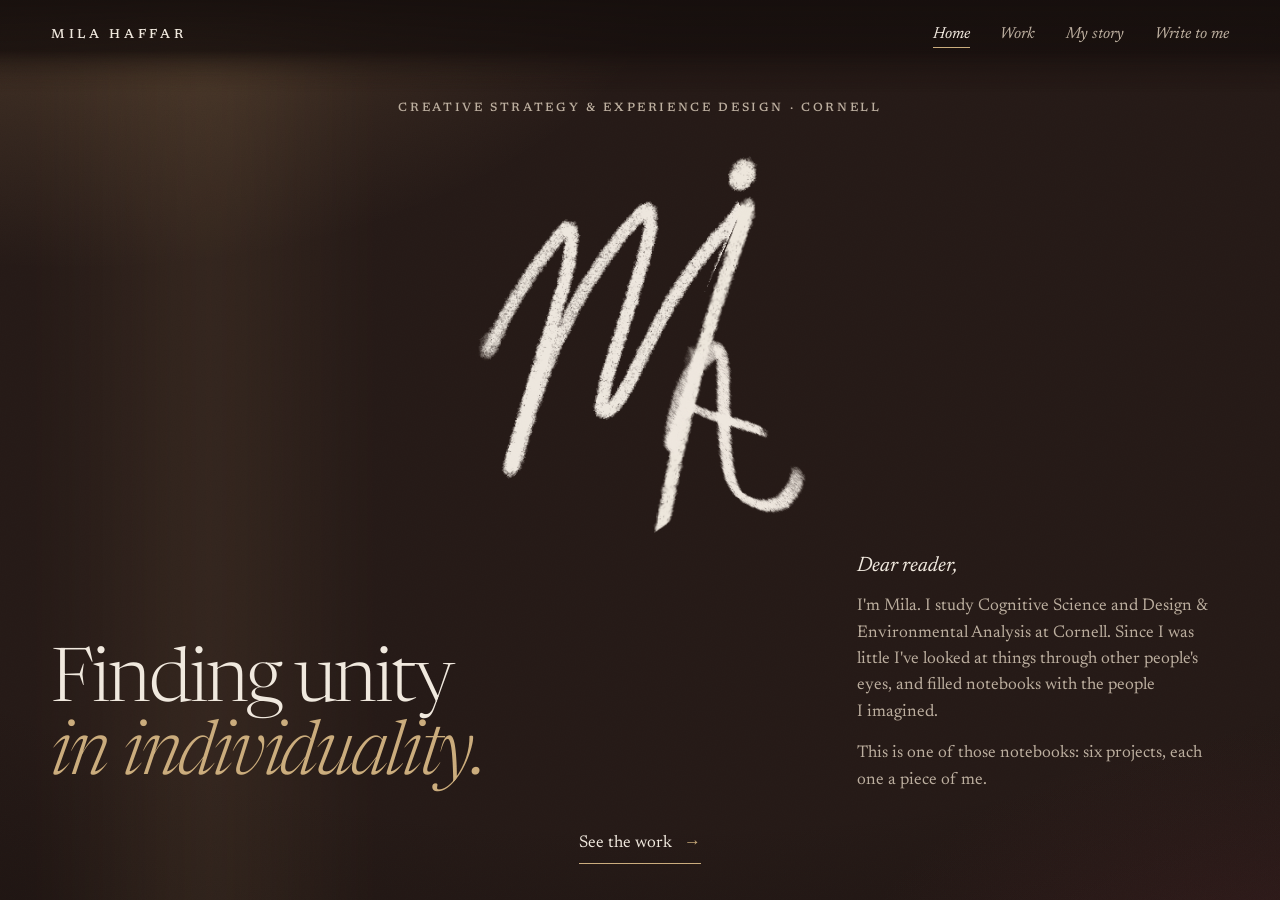
==== commit 4ad2d87e: "Add Home, Mila's photo and case-study drawings; open the M out - Home: a "Home" link leads the top m" ====
--- a/index.html
+++ b/index.html
@@ -23,16 +23,17 @@
 <header class="topbar">
   <a class="brand" href="index.html">Mila Haffar</a>
   <nav class="topnav" aria-label="Main">
+    <a href="index.html" aria-current="page">Home</a>
     <a href="work.html">Work</a>
-    <a href="about.html">My story</a>
-    <a href="contact.html">Write to me</a>
+    <a href="about.html"><span class="nav-long">My story</span><span class="nav-short">Story</span></a>
+    <a href="contact.html"><span class="nav-long">Write to me</span><span class="nav-short">Contact</span></a>
   </nav>
 </header>
 
 <main>
   <section class="prologue" data-world="home" aria-labelledby="prologue-title">
     <p class="label prologue-label">Creative strategy &amp; experience design · Cornell</p>
-    <div class="mila mila--hero" data-mila="hero" role="img" aria-label="Mila, handwritten: four separate letters that come together into one"></div>
+    <div class="mila mila--hero" data-mila="hero" role="img" aria-label="Mila, handwritten: one signature that opens out into four separate letters"></div>
     <h1 class="prologue-title" id="prologue-title">Finding unity <em>in individuality.</em></h1>
     <div class="prologue-note">
       <p class="salutation">Dear reader,</p>
--- a/css/styles.css
+++ b/css/styles.css
@@ -192,6 +192,8 @@
   transition: color 0.3s, background-size 0.5s var(--ease-out);
 }
 .topnav a:hover, .topnav a[aria-current="page"] { color: var(--ink); background-size: 100% 1px; }
+.topnav a { white-space: nowrap; }
+.nav-short { display: none; }
 
 /* — prologue — */
 /* The homepage is this one screen: everything is sized to fit the window's height. */
@@ -409,6 +411,17 @@
 .letter h2 { font-size: 12px; letter-spacing: 0.22em; text-transform: uppercase; font-weight: 500; color: var(--oxblood); margin: 36px 0 12px; }
 .letter p { font-size: 19px; line-height: 1.75; }
 .letter .lede { font-size: clamp(21px, 2.2vw, 25px); line-height: 1.55; font-weight: 300; }
+/* her photo: a print set on the letter, held by a strip of tape */
+.letter-photo {
+  float: right; position: relative; width: clamp(140px, 30%, 230px); margin: -6px -4px 22px 28px;
+  padding: 9px; background: #fbf8f2; rotate: 2.2deg;
+  box-shadow: 0 18px 30px -18px rgb(60 42 30 / 0.55), 0 0 0 1px rgb(58 43 37 / 0.08);
+}
+.letter-photo img { width: 100%; height: auto; aspect-ratio: 1; object-fit: cover; }
+.letter-photo::before {
+  content: ""; position: absolute; top: -12px; left: 50%; width: 92px; height: 24px; translate: -50% 0; rotate: -4deg;
+  background: rgb(232 221 196 / 0.85); box-shadow: 0 1px 2px rgb(60 42 30 / 0.15);
+}
 .letter-sign { width: 190px; margin: 34px 0 0 -12px; }
 .letter-sign + .label { margin-top: 2px; }
 .letter-after { width: min(780px, 100%); display: grid; gap: 22px; justify-items: start; }
@@ -453,10 +466,29 @@
 
 .case-section {
   padding: clamp(56px, 9vw, 110px) var(--gutter) 0;
-  display: grid; grid-template-columns: repeat(12, minmax(0, 1fr)); column-gap: var(--col-gap);
+  display: grid; grid-template-columns: repeat(12, minmax(0, 1fr)); grid-template-rows: auto 1fr; column-gap: var(--col-gap);
 }
 .case-section > .label { grid-column: 1 / 4; color: var(--accent); padding-top: 8px; }
-.case-body { grid-column: 4 / 11; max-width: 66ch; }
+.case-body { grid-column: 4 / 11; grid-row: 1 / span 2; max-width: 66ch; }
+
+/* A drawing beside each part of a case study, in the project's own color. It
+   stays in view while a long section is read, and draws itself in like her
+   handwriting when it reaches the screen (js/site.js measures each line). */
+.case-illo {
+  grid-column: 1 / 4; grid-row: 2; align-self: start;
+  position: sticky; top: 120px;
+  width: min(100%, 220px); margin: 32px 0 0; color: var(--accent);
+}
+.case-illo svg { display: block; width: 100%; height: auto; overflow: visible; }
+.case-illo .wash { fill: currentColor; stroke: none; opacity: 0.09; }
+.case-illo .soft { fill: currentColor; fill-opacity: 0.14; }
+.case-illo .fill { fill: currentColor; stroke: none; }
+.case-illo .dots { stroke-dasharray: 1 7; }
+.case-illo .ink { transition: stroke-dashoffset 1.8s var(--ease-out), fill-opacity 1s ease 0.9s; }
+.case-illo :is(.wash, .fill, .dots) { transition: opacity 1s ease 0.9s; }
+.case-illo.is-drawing:not(.is-in) :is(.wash, .fill, .dots) { opacity: 0; }
+.case-illo.is-drawing:not(.is-in) .soft { fill-opacity: 0; }
+.case-illo.is-in .ink { stroke-dashoffset: 0 !important; }
 .case-body p, .case-body li { font-size: 19px; line-height: 1.7; }
 .case-lead { font-size: clamp(22px, 2.3vw, 29px) !important; line-height: 1.45 !important; font-weight: 300; margin-bottom: 28px; }
 .case-lead strong { font-weight: 500; }
@@ -500,7 +532,7 @@
 @media (max-width: 960px) {
   .prologue-title { grid-column: 1 / -1; }
   .prologue-note { grid-column: 1 / -1; max-width: 46ch; margin-top: 28px; }
-  .case-hero, .case-section { grid-template-columns: minmax(0, 1fr); }
+  .case-hero, .case-section { grid-template-columns: minmax(0, 1fr); grid-template-rows: none; }
   .case-hero > *, .case-section > * { grid-column: 1 / -1 !important; grid-row: auto !important; }
   .note { max-width: 520px; }
   .work-grid { grid-template-columns: repeat(2, minmax(0, 1fr)); }
@@ -510,12 +542,16 @@
   .case-meta div:nth-child(3) { border-left: 0; padding-left: 0; }
   .case-meta div:nth-child(n + 3) { border-top: 1px solid var(--hair); }
   .case-section > .label { margin-bottom: 16px; }
+  .case-illo { position: static; width: 150px; margin: 0 0 24px; }
 }
 @media (max-width: 600px) {
   body { font-size: 18px; }
   .topbar { padding-top: 16px; }
   .brand { font-size: 11px; letter-spacing: 0.22em; }
+  .topnav { gap: 14px; }
   .topnav a { font-size: 15px; }
+  .nav-long { display: none; }
+  .nav-short { display: inline; }
   .prologue { padding-top: 92px; }
   .mila--hero { margin: 24px -8px 20px; width: calc(100% + 16px); }
   .work-page { padding-top: 112px; }
@@ -525,6 +561,16 @@
   .case-foot { grid-template-columns: minmax(0, 1fr); }
   .case-foot a + a { border-left: 0; padding-left: 0; border-top: 1px solid var(--hair); text-align: left; justify-items: start; }
   .footer { font-size: 13px; }
+  .letter-photo { width: 118px; margin: -4px -6px 14px 16px; padding: 6px; }
+  .letter-photo::before { width: 64px; height: 18px; top: -9px; }
+}
+
+/* the narrowest phones: the menu still fits on one line */
+@media (max-width: 359px) {
+  .topbar { gap: 10px; }
+  .brand { font-size: 10px; letter-spacing: 0.14em; }
+  .topnav { gap: 10px; }
+  .topnav a { font-size: 14px; }
 }
 
 /* short phones: the opening still fits one screen */
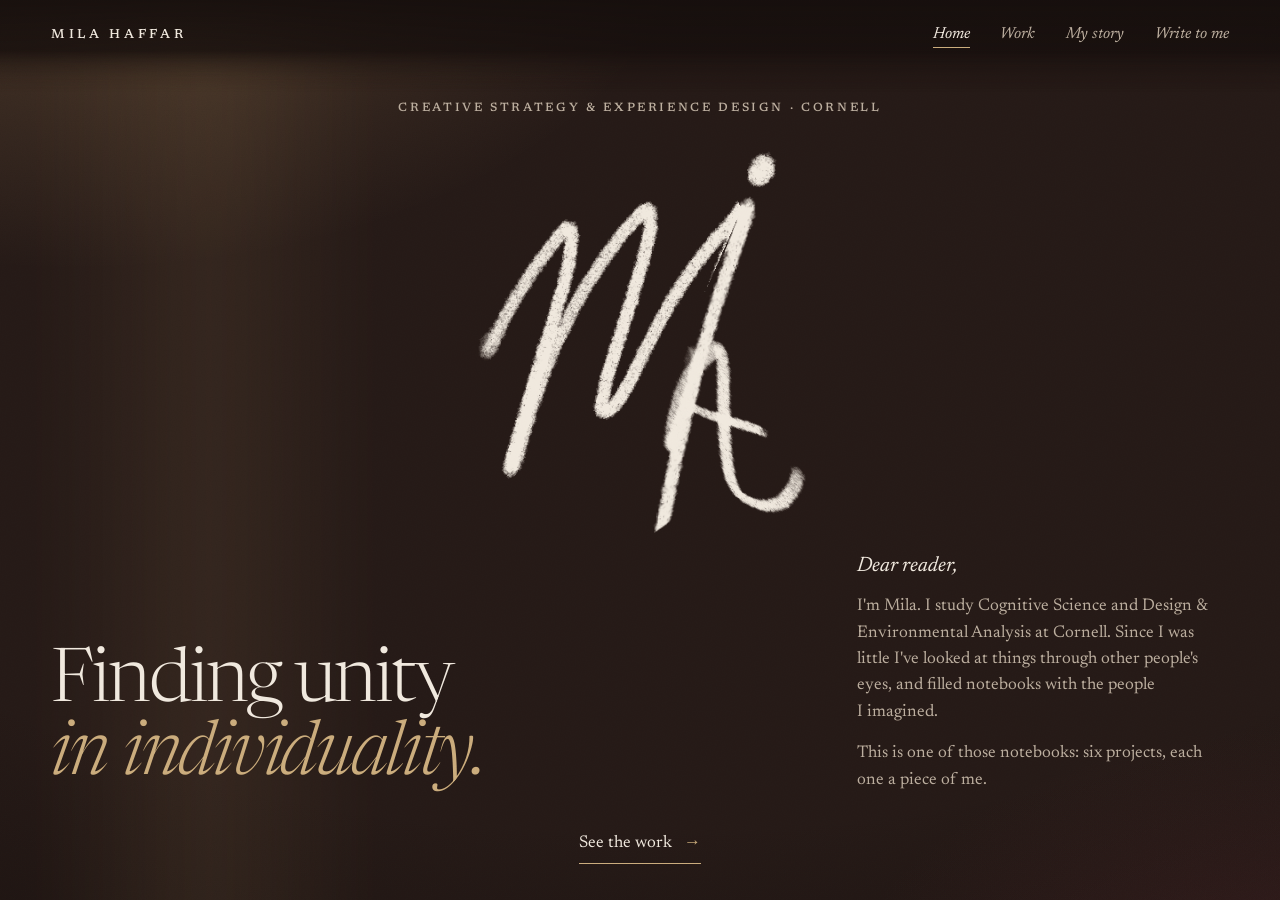
==== commit 0eb55f72: "Open and close the M twice on the homepage The homepage's M now opens into its four letters and clos" ====
--- a/index.html
+++ b/index.html
@@ -33,7 +33,7 @@
 <main>
   <section class="prologue" data-world="home" aria-labelledby="prologue-title">
     <p class="label prologue-label">Creative strategy &amp; experience design · Cornell</p>
-    <div class="mila mila--hero" data-mila="hero" role="img" aria-label="Mila, handwritten: one signature that opens out into four separate letters"></div>
+    <div class="mila mila--hero" data-mila="hero" role="img" aria-label="Mila, handwritten: her signature opens into four separate letters and closes again, twice"></div>
     <h1 class="prologue-title" id="prologue-title">Finding unity <em>in individuality.</em></h1>
     <div class="prologue-note">
       <p class="salutation">Dear reader,</p>
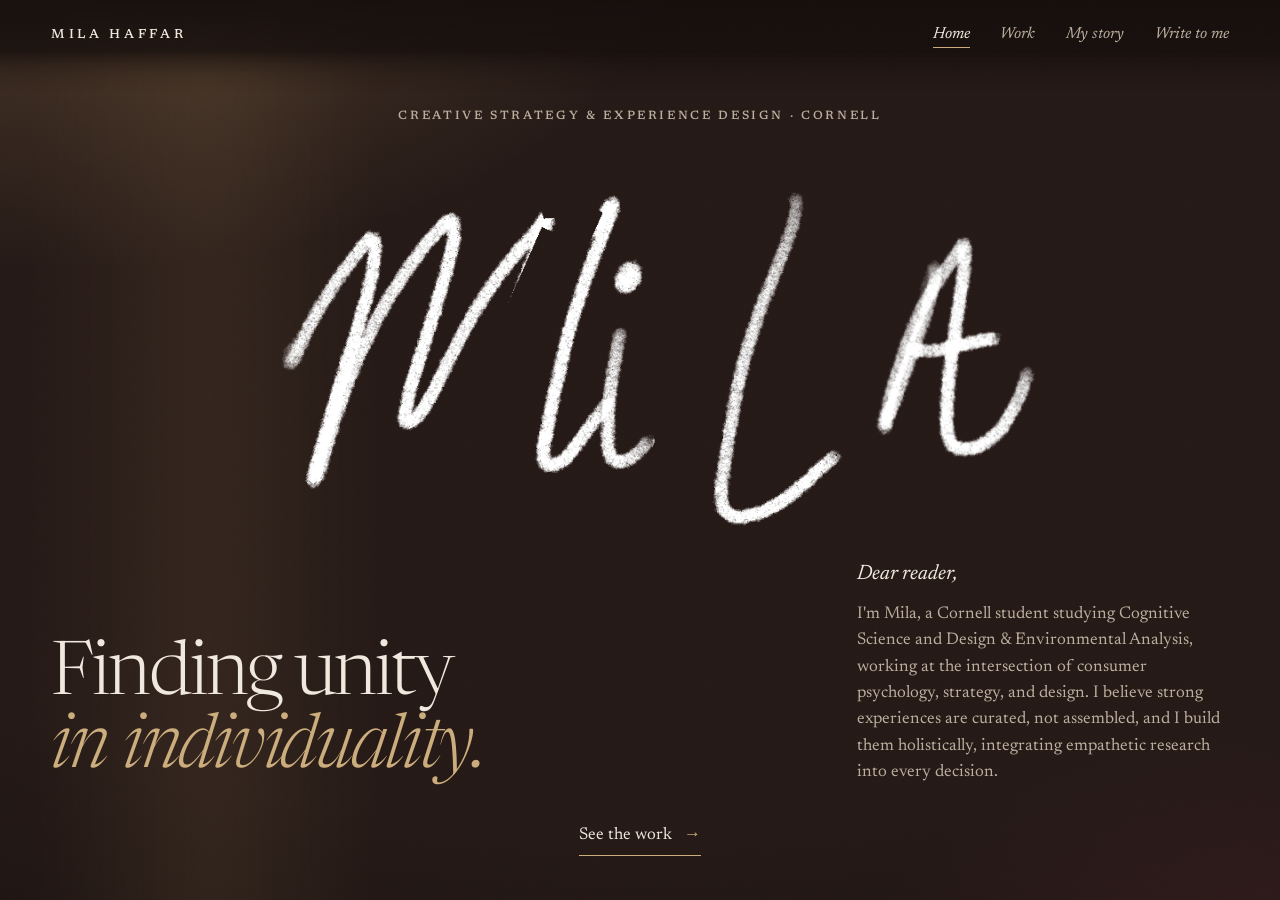
==== commit 8d941a54: "Gather the M once in white, ink-bleed covers, signature favicon - Homepage: her four letters start a" ====
--- a/index.html
+++ b/index.html
@@ -6,6 +6,9 @@
 <title>Mila Haffar — Creative Strategy &amp; Experience Design</title>
 <meta name="description" content="Mila Haffar studies Cognitive Science and Design &amp; Environmental Analysis at Cornell. Six projects from her notebook: hospitality, service design, brand identity, an app, wayfinding and a lamp.">
 <meta name="theme-color" content="#241916">
+<link rel="icon" href="assets/favicon.ico" sizes="32x32">
+<link rel="icon" href="assets/favicon.svg" type="image/svg+xml">
+<link rel="apple-touch-icon" href="assets/apple-touch-icon.png">
 <script>document.documentElement.classList.add('js');</script>
 <link rel="preconnect" href="https://fonts.googleapis.com">
 <link rel="preconnect" href="https://fonts.gstatic.com" crossorigin>
@@ -33,12 +36,11 @@
 <main>
   <section class="prologue" data-world="home" aria-labelledby="prologue-title">
     <p class="label prologue-label">Creative strategy &amp; experience design · Cornell</p>
-    <div class="mila mila--hero" data-mila="hero" role="img" aria-label="Mila, handwritten: her signature opens into four separate letters and closes again, twice"></div>
+    <div class="mila mila--hero" data-mila="hero" role="img" aria-label="Mila, handwritten: four separate letters come together into her signature"></div>
     <h1 class="prologue-title" id="prologue-title">Finding unity <em>in individuality.</em></h1>
     <div class="prologue-note">
       <p class="salutation">Dear reader,</p>
-      <p>I'm Mila. I study Cognitive Science and Design &amp; Environmental Analysis at Cornell. Since I was little I've looked at things through other people's eyes, and filled notebooks with the people I imagined.</p>
-      <p>This is one of those notebooks: six projects, each one a piece of me.</p>
+      <p>I'm Mila, a Cornell student studying Cognitive Science and Design &amp; Environmental Analysis, working at the intersection of consumer psychology, strategy, and design. I believe strong experiences are curated, not assembled, and I build them holistically, integrating empathetic research into every decision.</p>
     </div>
     <a class="enter prologue-go" href="work.html">See the work <span aria-hidden="true">→</span></a>
   </section>
--- a/css/styles.css
+++ b/css/styles.css
@@ -116,6 +116,10 @@
 :focus-visible { outline: 2px solid var(--accent); outline-offset: 4px; border-radius: 4px; }
 ::selection { background: color-mix(in srgb, var(--accent) 38%, transparent); }
 
+.visually-hidden {
+  position: absolute; width: 1px; height: 1px; margin: -1px; padding: 0; overflow: hidden;
+  clip-path: inset(50%); white-space: nowrap; border: 0;
+}
 .skip {
   position: absolute; left: var(--gutter); top: -60px; z-index: 100;
   background: var(--cream); color: var(--paper-ink); padding: 10px 16px; border-radius: 999px;
@@ -219,11 +223,6 @@
 
 /* — the work: all six projects in one place, with enough of each to choose — */
 .work-page { padding: 128px var(--gutter) clamp(72px, 10vw, 128px); }
-.work-head { display: grid; gap: 12px; max-width: 780px; margin-bottom: clamp(40px, 5vw, 64px); }
-.work-head .label { color: var(--accent); }
-.work-lead { font-size: clamp(40px, 4.6vw, 68px); font-weight: 300; line-height: 1; letter-spacing: -0.025em; }
-.work-lead em { color: var(--accent); }
-.work-intro { margin: 0; max-width: 46ch; font-size: clamp(18px, 1.6vw, 21px); color: var(--muted); }
 .work-grid { display: grid; grid-template-columns: repeat(3, minmax(0, 1fr)); gap: clamp(56px, 6vw, 88px) var(--col-gap); }
 .work-card { display: flex; flex-direction: column; gap: 8px; height: 100%; text-decoration: none; color: var(--ink); }
 .work-card .box { margin-bottom: 18px; }
@@ -232,7 +231,6 @@
 .work-num { flex: none; min-width: 2.4em; color: var(--accent); }
 .work-title { font-size: clamp(32px, 3vw, 48px); line-height: 1; margin-top: 6px; transition: color 0.3s; }
 .work-item[data-world="mof"] .work-title { font-size: clamp(34px, 3.3vw, 52px); }
-.work-quote { font-size: clamp(19px, 1.6vw, 22px); line-height: 1.3; font-style: italic; font-weight: 300; color: var(--accent); }
 .work-desc { margin-top: 4px; font-size: 16px; line-height: 1.6; color: var(--muted); }
 .work-card .pills { margin: 8px 0 22px; }
 .work-card .enter { align-self: flex-start; margin-top: auto; }
@@ -285,31 +283,47 @@
   opacity: 0.16;
 }
 
-/* The cover is a lid hinged at its top edge. Hover, focus, or (on touch
-   screens) reaching the middle of the screen swings it up, and the project's
-   kit rises underneath. */
+/* The cover is a print, and the project's palette lies over it like ink.
+   Hover, focus, or (on touch screens) reaching the upper part of the screen
+   lets the ink bleed across from wherever the pointer came in (--x, --y, set
+   in site.js), with a soft wet edge. The photo sinks back and blurs under it,
+   and the swatches are brushed on one by one. */
+@property --bleed { syntax: '<percentage>'; inherits: false; initial-value: 0%; }
 .box {
-  position: relative; display: block; aspect-ratio: 4 / 3; perspective: 1600px;
-  text-decoration: none; color: var(--ink); border-radius: var(--r);
+  --x: 50%; --y: 100%;
+  position: relative; display: block; aspect-ratio: 4 / 3; isolation: isolate;
+  text-decoration: none; color: var(--ink); border-radius: var(--r); overflow: hidden;
+  box-shadow: 0 50px 90px -50px rgb(0 0 0 / 0.85), 0 0 0 1px rgb(255 255 255 / 0.05);
 }
 .kit {
-  position: absolute; inset: 0; border-radius: var(--r); overflow: hidden;
+  position: absolute; inset: 0; z-index: 1; border-radius: var(--r); overflow: hidden;
   padding: clamp(18px, 2.4vw, 32px);
   display: flex; flex-direction: column; justify-content: flex-end; gap: 18px;
   background:
-    radial-gradient(110% 80% at 20% 0%, color-mix(in srgb, var(--accent) 16%, transparent), transparent 65%),
-    color-mix(in srgb, var(--deep) 75%, #000);
+    radial-gradient(110% 80% at 20% 0%, color-mix(in srgb, var(--accent) 18%, transparent), transparent 65%),
+    color-mix(in srgb, color-mix(in srgb, var(--deep) 80%, #000) 88%, transparent);
   box-shadow: inset 0 0 0 1px var(--hair), inset 0 40px 60px -40px rgb(0 0 0 / 0.8);
+  --bleed: 0%;
+  -webkit-mask-image: radial-gradient(circle at var(--x) var(--y), #000 calc(var(--bleed) - 24%), transparent var(--bleed));
+  mask-image: radial-gradient(circle at var(--x) var(--y), #000 calc(var(--bleed) - 24%), transparent var(--bleed));
+  transition: --bleed 0.8s var(--ease-lid);
 }
 .kit > * {
-  opacity: 0; translate: 0 16px;
-  transition: opacity 0.5s ease var(--d, 200ms), translate 0.7s var(--ease-out) var(--d, 200ms);
+  opacity: 0; translate: 0 14px;
+  transition: opacity 0.3s ease, translate 0.5s var(--ease-out);
 }
 .kit-top { display: flex; justify-content: space-between; align-items: baseline; gap: 12px; margin-bottom: auto; }
 .kit-top .label { color: var(--accent); }
 .kit-arrow { font-size: 22px; line-height: 1; color: var(--accent); }
 .swatches { display: flex; gap: 6px; }
-.swatches span { flex: 1; height: clamp(34px, 4vw, 52px); border-radius: 6px; background: var(--c); box-shadow: inset 0 0 0 1px rgb(255 255 255 / 0.06); }
+.swatches span {
+  flex: 1; height: clamp(34px, 4vw, 52px); border-radius: 6px; background: var(--c); box-shadow: inset 0 0 0 1px rgb(255 255 255 / 0.06);
+  scale: 0 1; transform-origin: 0 50%; transition: scale 0.35s var(--ease-out);
+}
+.swatches span:nth-child(2) { --i: 1; }
+.swatches span:nth-child(3) { --i: 2; }
+.swatches span:nth-child(4) { --i: 3; }
+.swatches span:nth-child(5) { --i: 4; }
 .lines { display: flex; flex-direction: column; gap: 2px; }
 .lines span { font-size: clamp(20px, 2.2vw, 30px); line-height: 1.18; font-style: italic; font-weight: 300; }
 .pills { display: flex; flex-wrap: wrap; gap: 6px; }
@@ -317,10 +331,8 @@
 
 .lid {
   position: absolute; inset: 0; border-radius: var(--r); overflow: hidden;
-  transform-origin: 50% 0%; transform: rotateX(0deg);
-  transition: transform 1s var(--ease-lid), box-shadow 1s var(--ease-lid);
-  box-shadow: 0 50px 90px -50px rgb(0 0 0 / 0.85), 0 0 0 1px rgb(255 255 255 / 0.05);
   background: var(--deep);
+  transition: scale 0.9s var(--ease-out), filter 0.9s var(--ease-out);
 }
 .lid img { width: 100%; height: 100%; object-fit: cover; object-position: var(--focus, 50% 50%); }
 .lid::after {
@@ -329,8 +341,17 @@
   background: linear-gradient(165deg, rgb(255 255 255 / 0.13), transparent 38%), linear-gradient(to top, rgb(0 0 0 / 0.18), transparent 40%);
   box-shadow: inset 0 1px 0 rgb(255 255 255 / 0.12);
 }
-.box:hover .lid, .work-card:hover .lid, .work-card:focus-visible .lid, .box.is-open .lid { transform: rotateX(84deg); box-shadow: 0 10px 30px -10px rgb(0 0 0 / 0.6); }
-.box:hover .kit > *, .work-card:hover .kit > *, .work-card:focus-visible .kit > *, .box.is-open .kit > * { opacity: 1; translate: 0 0; }
+/* open: the ink spreads, the print sinks back, the kit is brushed on */
+:is(.work-card:hover, .work-card:focus-visible, .box.is-open) .kit { --bleed: 135%; transition-duration: 1.3s; }
+:is(.work-card:hover, .work-card:focus-visible, .box.is-open) .lid { scale: 1.06; filter: blur(5px) saturate(0.7); transition-duration: 1.4s; }
+:is(.work-card:hover, .work-card:focus-visible, .box.is-open) .kit > * {
+  opacity: 1; translate: 0 0;
+  transition: opacity 0.6s ease var(--d, 200ms), translate 0.8s var(--ease-out) var(--d, 200ms);
+}
+:is(.work-card:hover, .work-card:focus-visible, .box.is-open) .swatches span {
+  scale: 1 1;
+  transition: scale 0.7s var(--ease-out) calc(var(--d, 240ms) + 60ms + var(--i, 0) * 80ms);
+}
 
 /* Studio Kintsu's cover: fired clay with gold in the cracks, until a photo arrives */
 .lid-art {
@@ -589,11 +610,13 @@
   :root { transition: none; }
   .grain, .atmosphere::after { animation: none; }
   .js [data-reveal] { opacity: 1; translate: none; transition: none; }
-  .lid { transition: opacity 0.3s ease; }
-  .box:hover .lid, .box:focus-visible .lid, .box.is-open .lid { transform: none; opacity: 0; }
-  .kit > * { transition: opacity 0.3s ease; translate: none; }
+  /* the ink fades in instead of spreading, and the print stays still */
+  .kit { -webkit-mask-image: none; mask-image: none; opacity: 0; transition: opacity 0.3s ease; }
+  :is(.work-card:hover, .work-card:focus-visible, .box.is-open) .kit { opacity: 1; transition-duration: 0.3s; }
+  .lid, :is(.work-card:hover, .work-card:focus-visible, .box.is-open) .lid { scale: none; filter: none; transition: none; }
+  .kit > *, :is(.work-card:hover, .work-card:focus-visible, .box.is-open) .kit > * { transition: opacity 0.3s ease; translate: none; }
+  .swatches span, :is(.work-card:hover, .work-card:focus-visible, .box.is-open) .swatches span { scale: none; transition: none; }
   .note, .enter span, .work-title { transition: none; }
-  .work-card:hover .lid, .work-card:focus-visible .lid { transform: none; opacity: 0; }
 }
 @media (prefers-reduced-motion: no-preference) {
   html { scroll-behavior: smooth; }
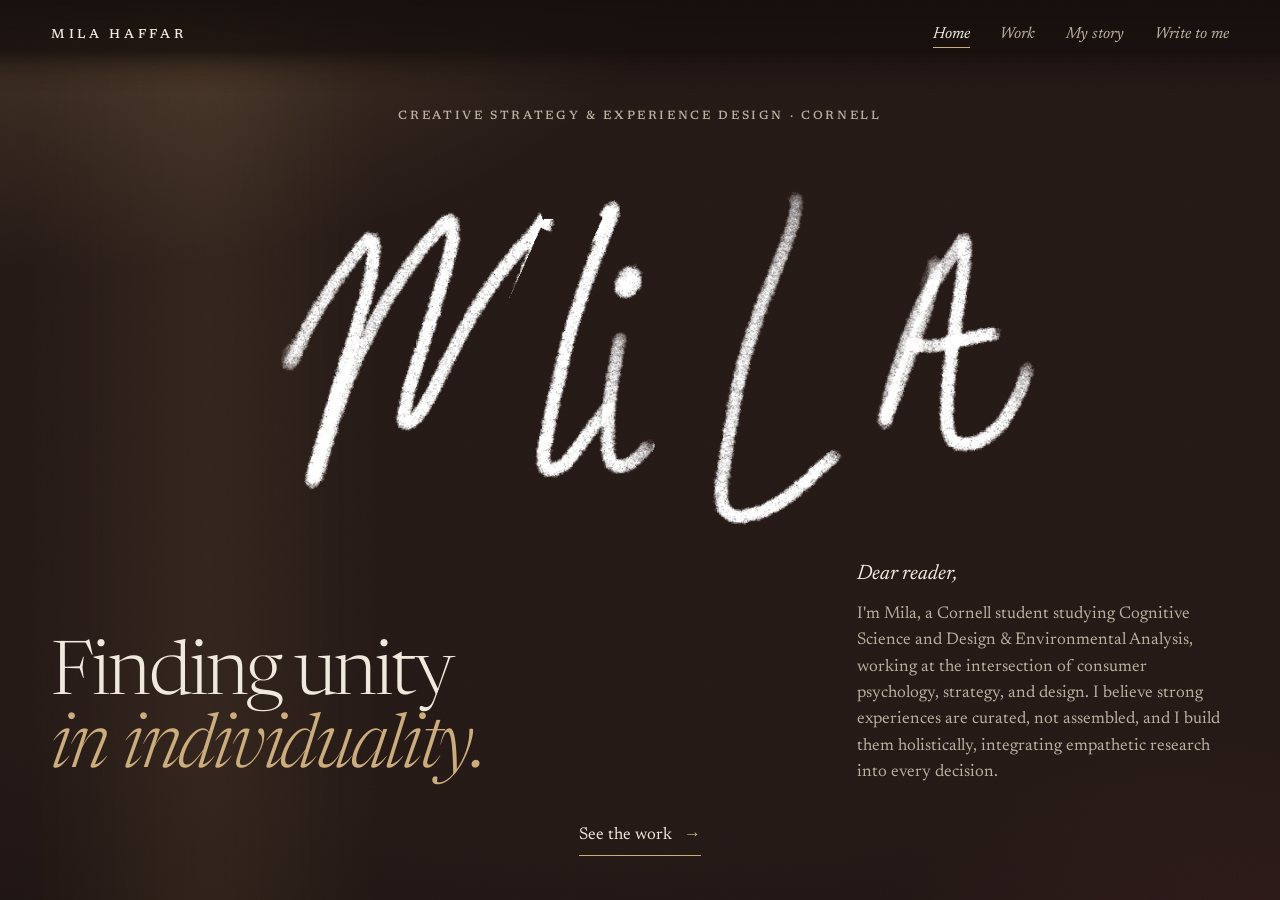
==== commit 7cc9a27b: "MOF becomes Matter of Form The project's title, page title, Work card, ReSET's previous-project link" ====
--- a/index.html
+++ b/index.html
@@ -13,7 +13,7 @@
 <link rel="preconnect" href="https://fonts.googleapis.com">
 <link rel="preconnect" href="https://fonts.gstatic.com" crossorigin>
 <link rel="stylesheet" href="https://fonts.googleapis.com/css2?family=Newsreader:ital,opsz,wght@0,6..72,300..600;1,6..72,300..600&amp;display=swap">
-<link rel="stylesheet" href="https://fonts.googleapis.com/css2?family=Bodoni+Moda:opsz,wght@6..96,400&amp;family=Marcellus&amp;family=Fraunces:opsz,wght,SOFT,WONK@144,700,100,1&amp;family=DM+Sans:opsz,wght@9..40,600&amp;family=Cormorant+Garamond:ital,wght@1,500&amp;family=Shippori+Mincho:wght@500&amp;display=swap&amp;text=%20ABCEFGIKMORSTYacdeghiklnorstuw">
+<link rel="stylesheet" href="https://fonts.googleapis.com/css2?family=Bodoni+Moda:opsz,wght@6..96,400&amp;family=Marcellus&amp;family=Fraunces:opsz,wght,SOFT,WONK@144,700,100,1&amp;family=DM+Sans:opsz,wght@9..40,600&amp;family=Cormorant+Garamond:ital,wght@1,500&amp;family=Shippori+Mincho:wght@500&amp;display=swap&amp;text=%20ABCEFGIKMORSTYacdefghiklmnorstuw">
 <link rel="stylesheet" href="css/styles.css">
 <script src="js/mila.js" defer></script>
 <script src="js/site.js" defer></script>
--- a/css/styles.css
+++ b/css/styles.css
@@ -230,7 +230,6 @@
 .work-line { display: flex; gap: 12px; align-items: baseline; font-size: 11px; line-height: 1.5; letter-spacing: 0.2em; text-transform: uppercase; color: var(--muted); }
 .work-num { flex: none; min-width: 2.4em; color: var(--accent); }
 .work-title { font-size: clamp(32px, 3vw, 48px); line-height: 1; margin-top: 6px; transition: color 0.3s; }
-.work-item[data-world="mof"] .work-title { font-size: clamp(34px, 3.3vw, 52px); }
 .work-desc { margin-top: 4px; font-size: 16px; line-height: 1.6; color: var(--muted); }
 .work-card .pills { margin: 8px 0 22px; }
 .work-card .enter { align-self: flex-start; margin-top: auto; }
@@ -519,6 +518,9 @@
 .step h3 { font-size: clamp(24px, 2.4vw, 32px); font-style: italic; font-weight: 300; margin: 0 0 14px; }
 .case-list { margin: 14px 0 18px; display: flex; flex-direction: column; gap: 10px; }
 .case-list li { position: relative; padding-left: 22px; color: color-mix(in srgb, var(--ink) 86%, var(--ground)); }
+.case-list .case-list { margin: 8px 0 2px; gap: 6px; }
+/* Mila's star: the step she most wants you to see */
+.star { display: inline-block; margin-left: 0.3em; font-style: normal; font-size: 0.7em; vertical-align: 0.2em; color: var(--accent); }
 .case-list li::before {
   content: ""; position: absolute; left: 0; top: 0.72em; width: 7px; height: 7px;
   border-radius: 50%; background: var(--accent);
